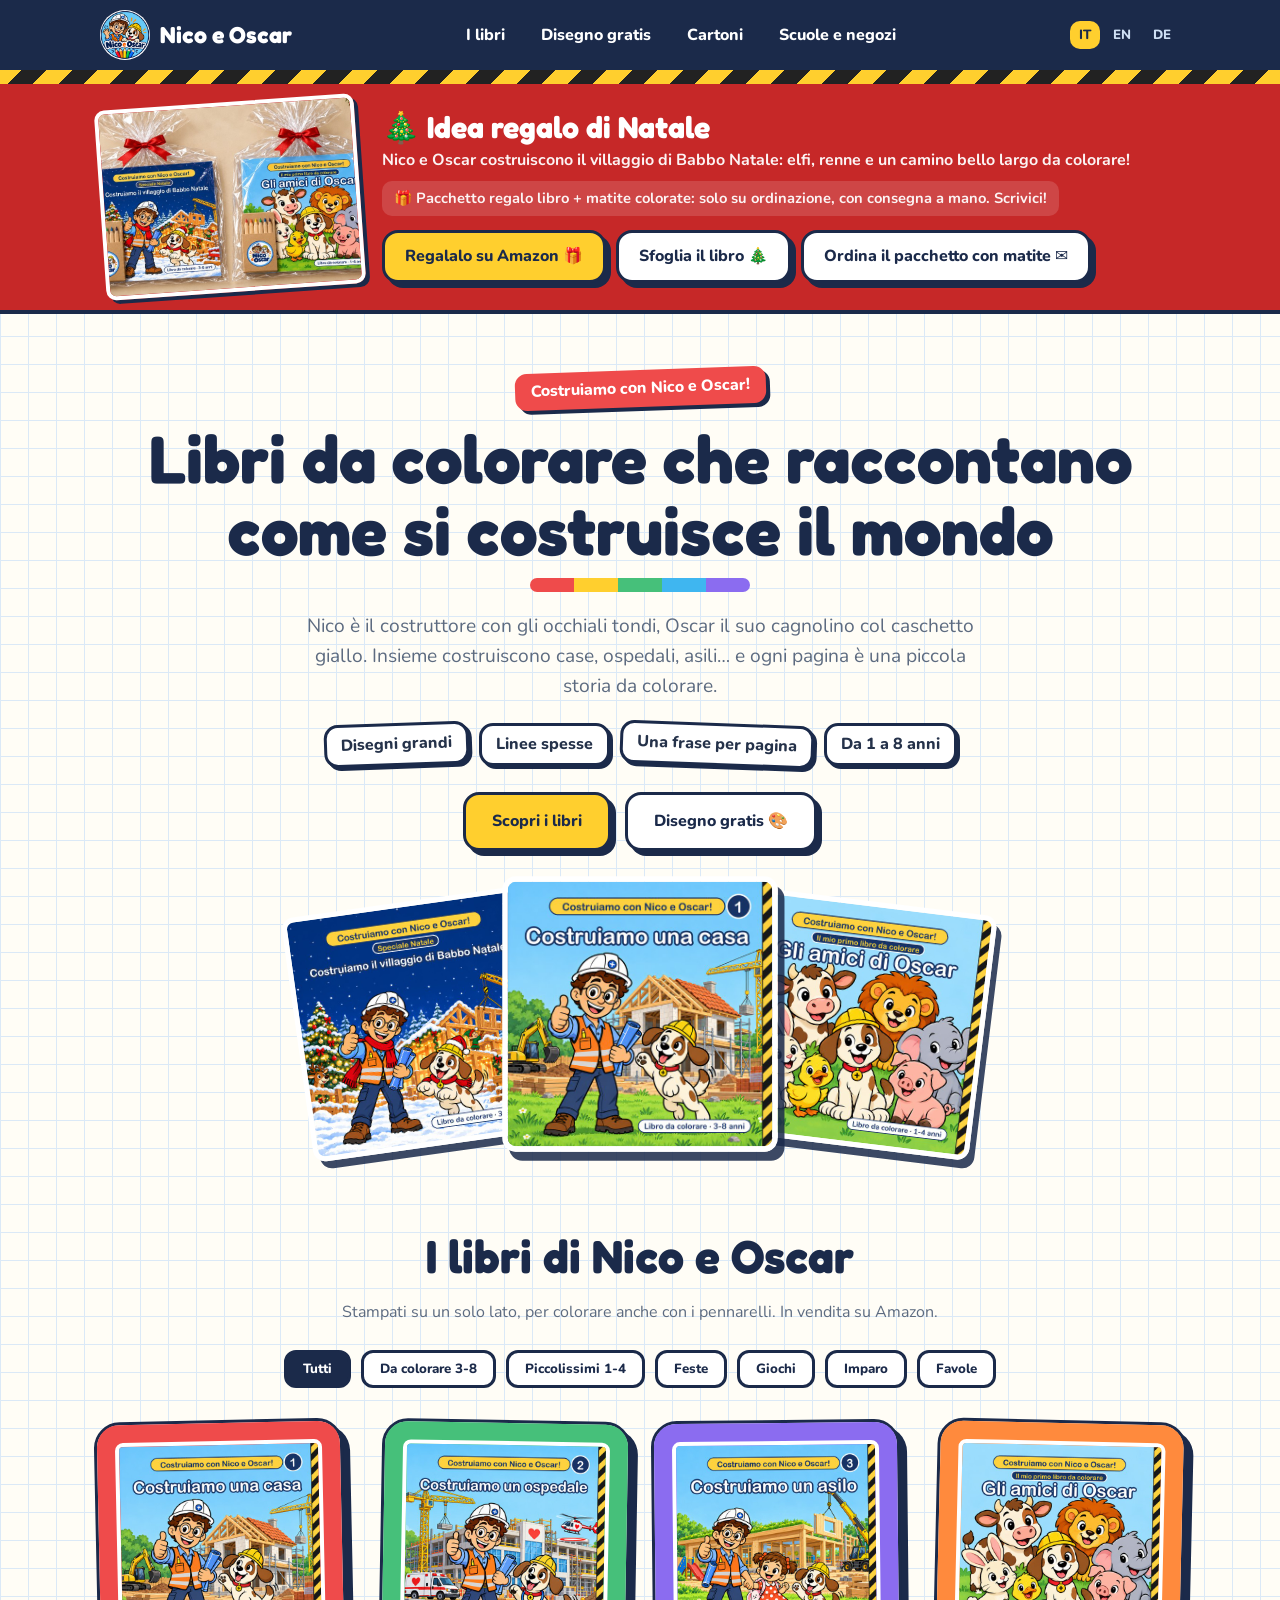
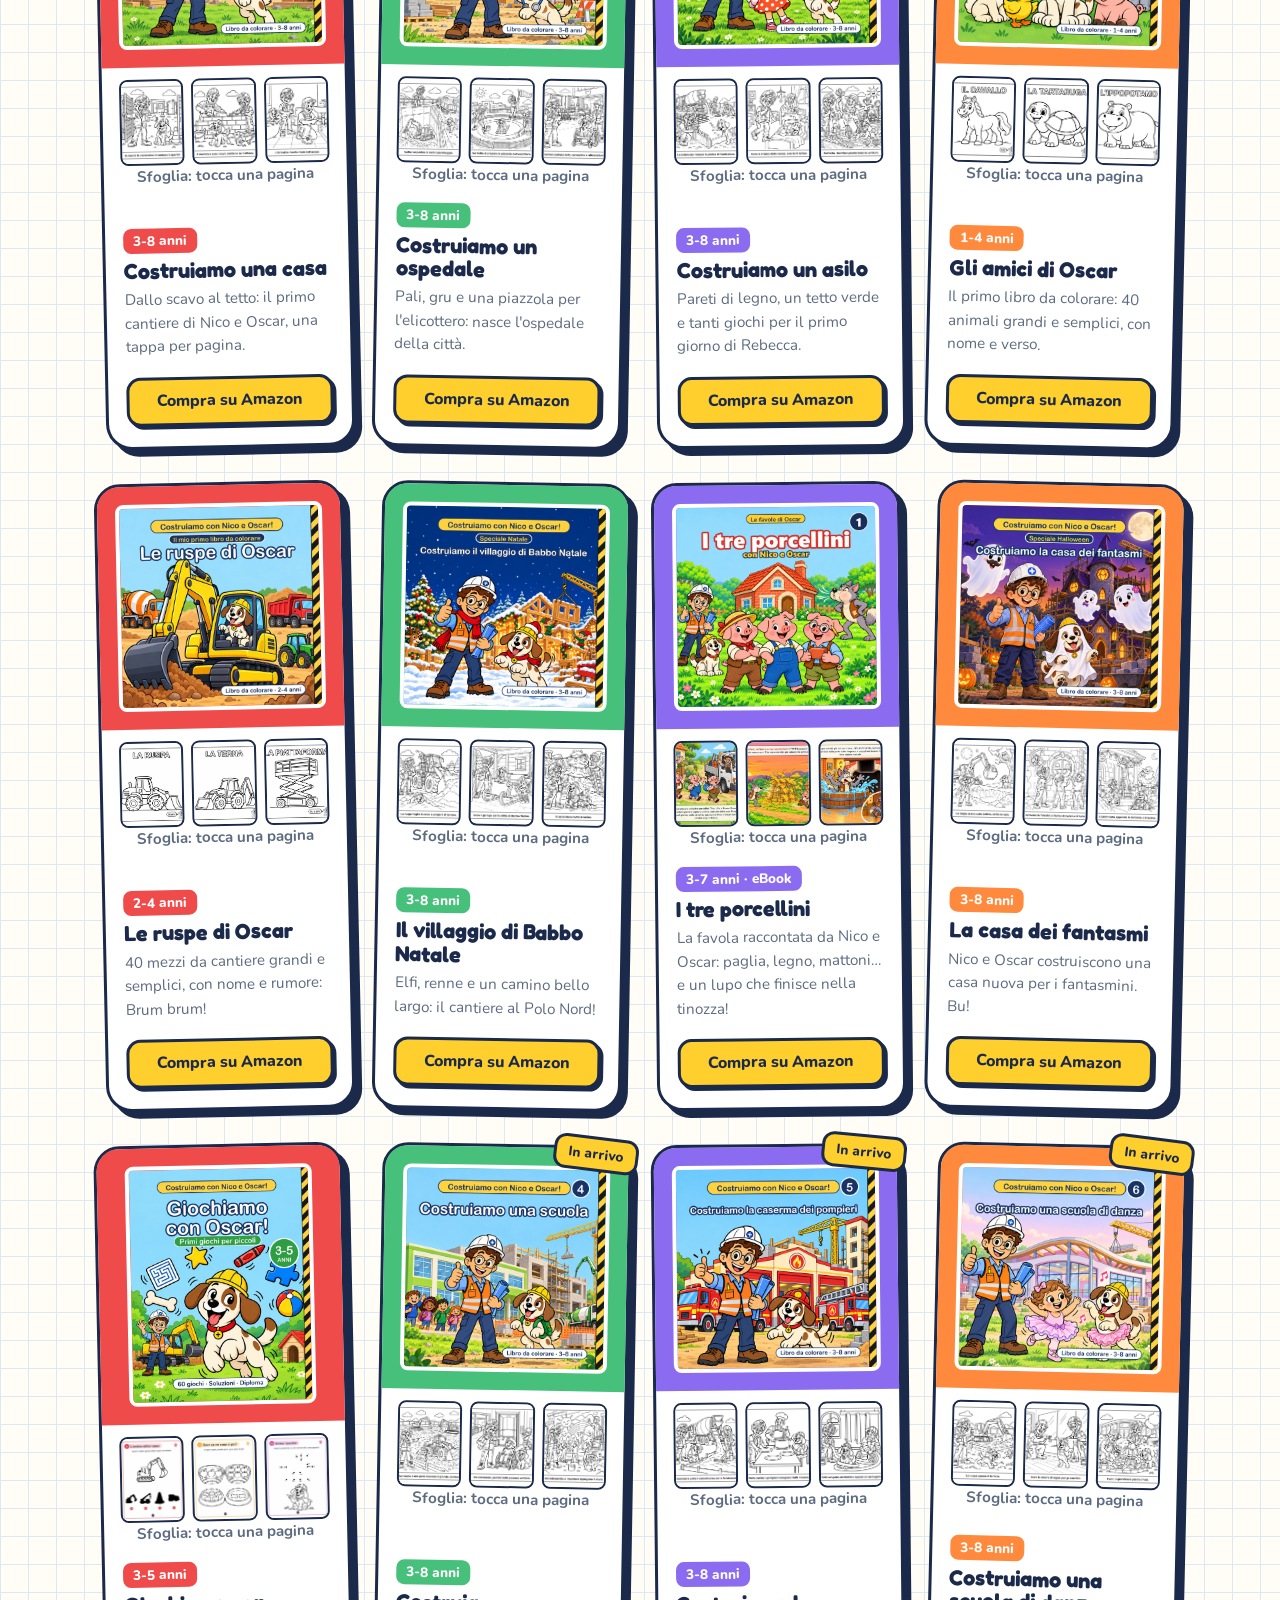
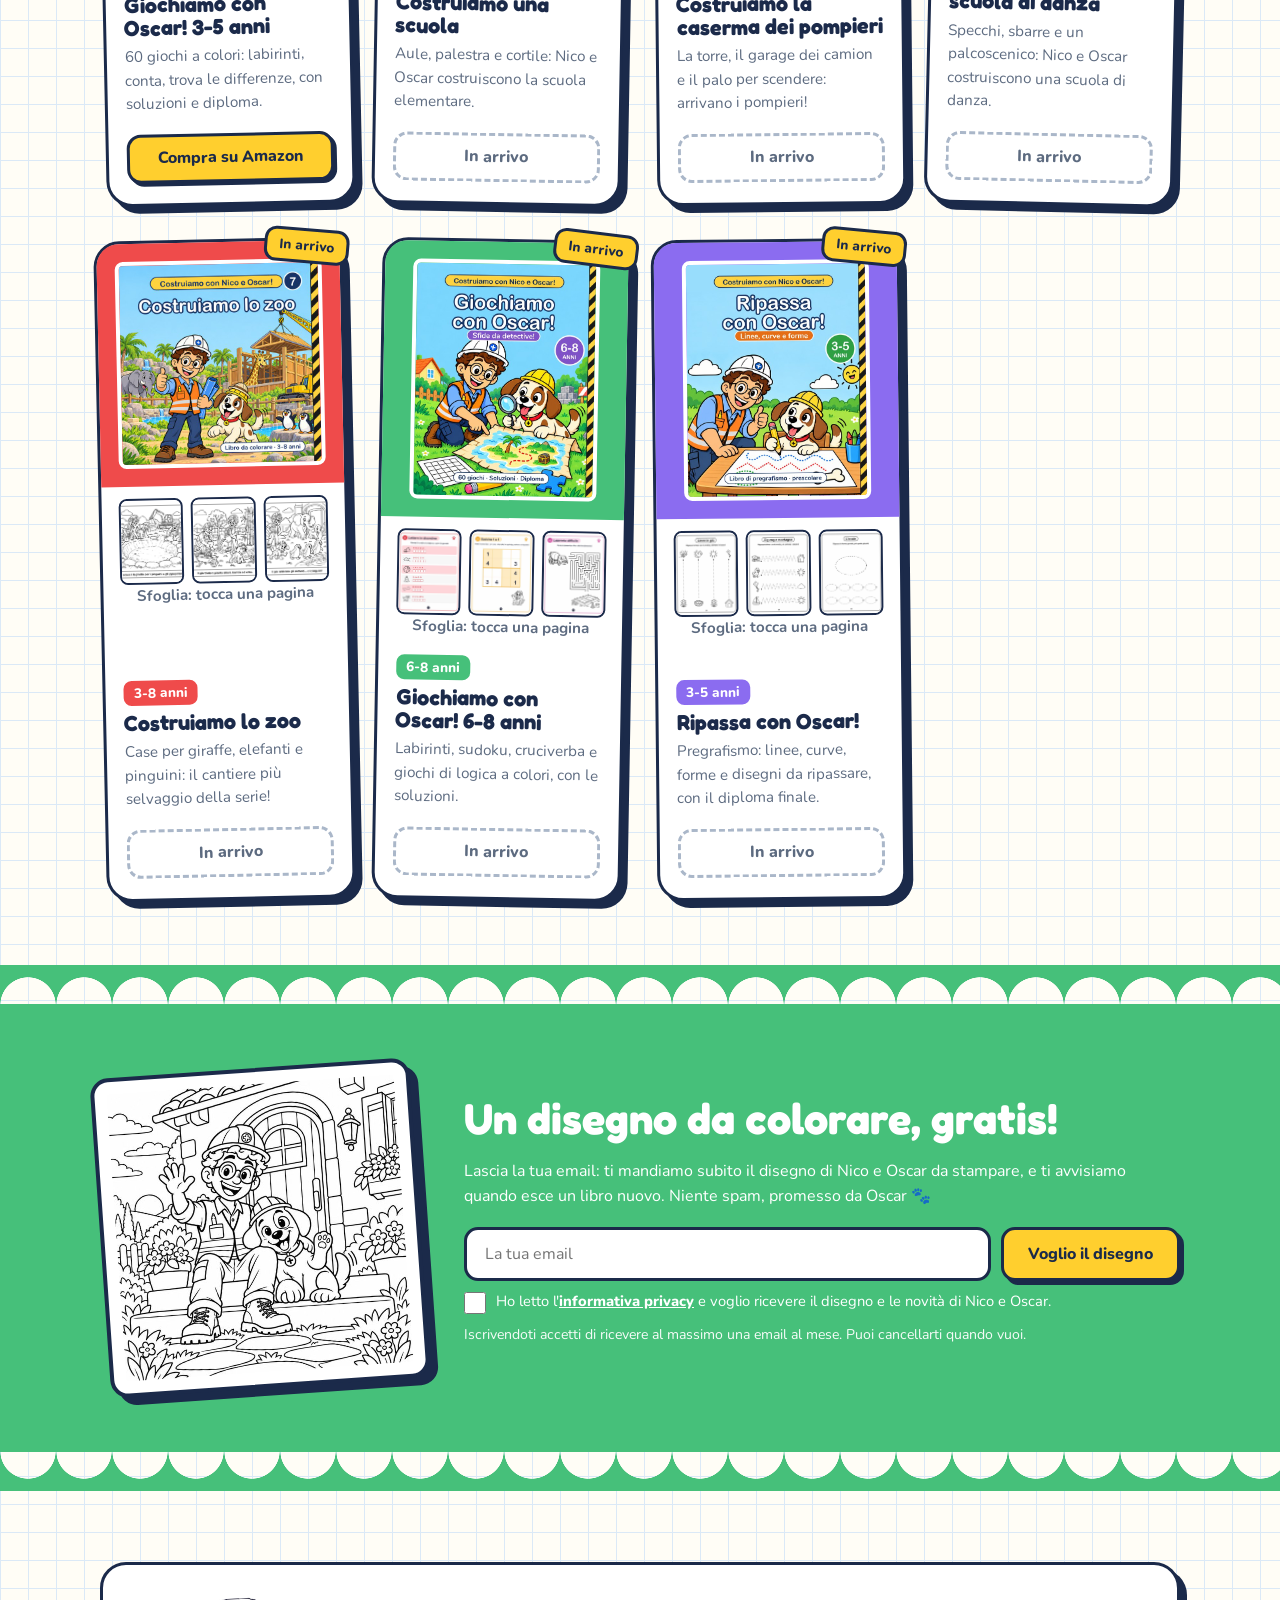
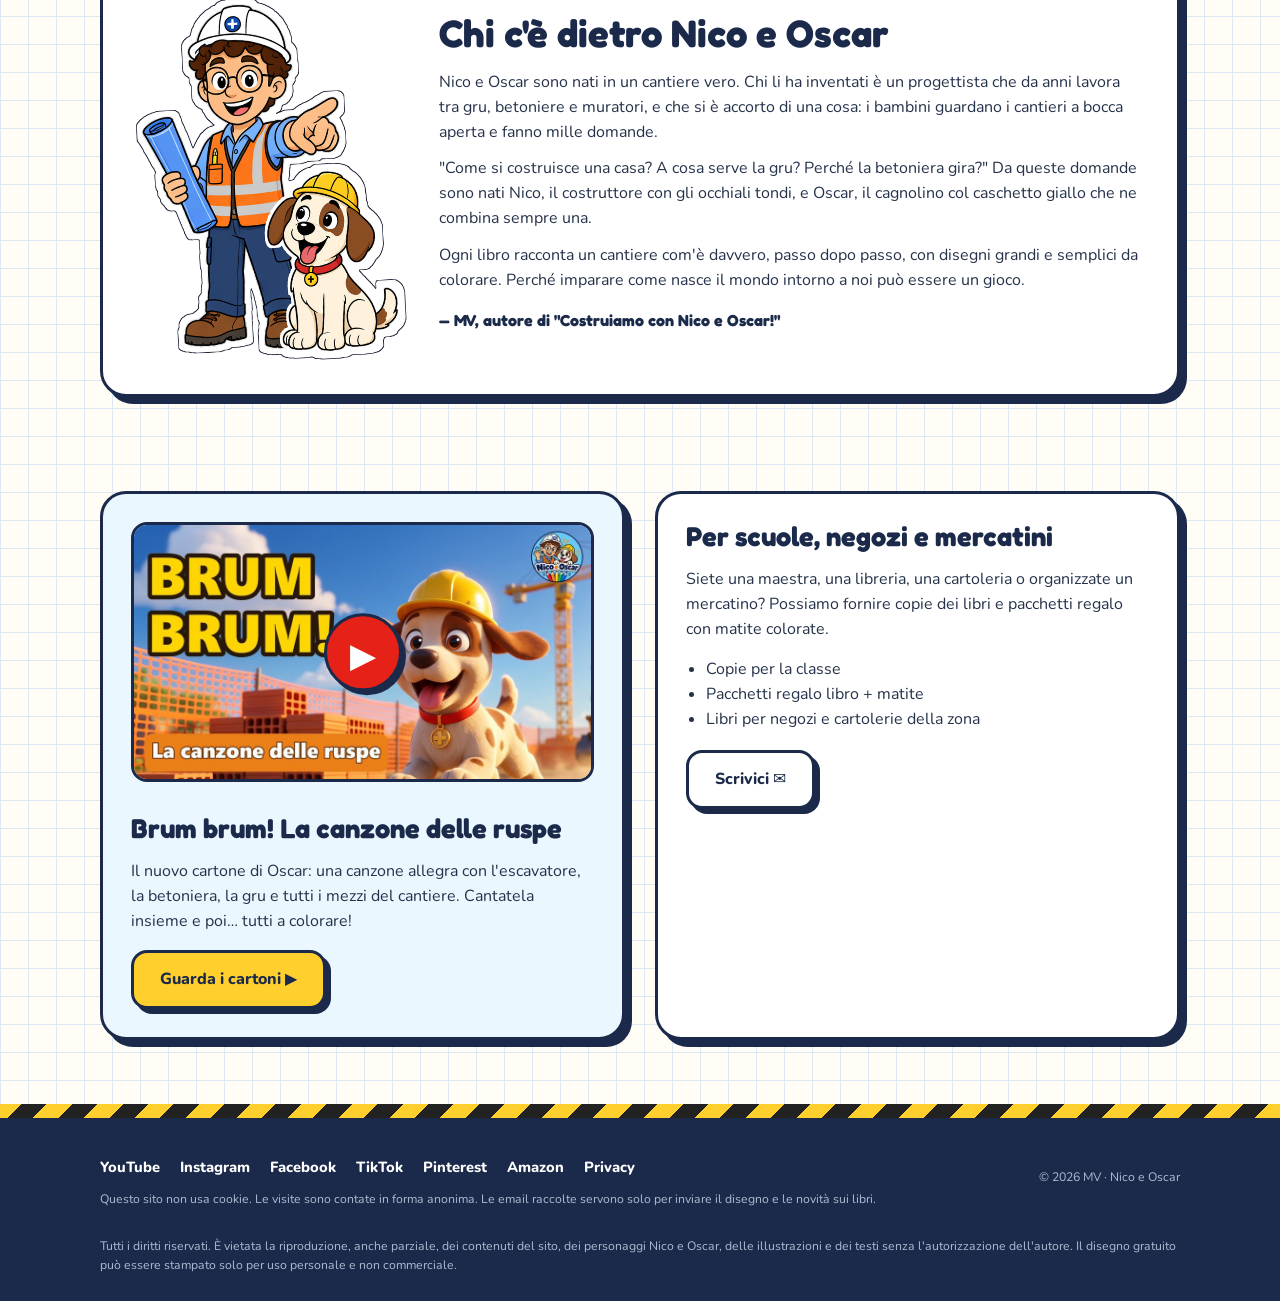
==== index.html @ 03328ad4 "Footer: aggiunti Facebook e TikTok (e Pinterest in home) Co-Authored-By: Claude Opus 5.5 <noreply@an" ====
﻿<!doctype html>
<html lang="it">
<head>
<meta charset="utf-8">
<meta name="viewport" content="width=device-width, initial-scale=1">
<meta name="p:domain_verify" content="8682f9c0935c013a2cf9862ecca38d8b"/>
<title>Nico e Oscar – Libri da colorare per bambini</title>
<meta name="description" content="Costruiamo con Nico e Oscar! Libri da colorare e di giochi per bambini da 1 a 8 anni: case, ospedali, asili, ruspe e cantieri. Disegni grandi, linee spesse, una frase semplice per pagina.">
<link rel="icon" href="img/logo.png">
<meta property="og:title" content="Nico e Oscar – Libri da colorare per bambini">
<meta property="og:description" content="Libri da colorare e di giochi con Nico il costruttore e il cagnolino Oscar.">
<meta property="og:image" content="https://nicoeoscar.it/img/anteprima_social.jpg">
<meta property="og:image:width" content="1200">
<meta property="og:image:height" content="630">
<meta property="og:url" content="https://nicoeoscar.it/">
<meta property="og:type" content="website">
<meta name="twitter:card" content="summary_large_image">
<meta name="google-site-verification" content="Eej5d5VcN4UJoyYr3CnxKL8CyWgYJf2VHMGXF4RYLZY" />
<link rel="canonical" href="https://nicoeoscar.it/">
<link href="fonts/fonts.css" rel="stylesheet">
<style>
  :root{
    --carta:#fffdf6; --riga:#dbe9f7; --navy:#1b2a4a; --rosso:#ef4b4b; --giallo:#ffcf2e; --azzurro:#3fb6f0;
    --verde:#46c07a; --viola:#8b6cf0; --arancio:#ff8a3d; --testo:#25324a; --grigio:#5d6b80; --r:26px;
  }
  *{box-sizing:border-box}
  html{scroll-behavior:smooth}
  body{margin:0;font-family:Nunito,system-ui,sans-serif;color:var(--testo);line-height:1.55;overflow-x:hidden;
    background-color:var(--carta);
    background-image:linear-gradient(var(--riga) 1px,transparent 1px),linear-gradient(90deg,var(--riga) 1px,transparent 1px);
    background-size:28px 28px}
  img{max-width:100%;display:block}
  a{color:inherit}
  .wrap{max-width:1120px;margin:0 auto;padding:0 20px}
  .hero .wrap>*,.gratis .wrap>*,.due>*{min-width:0}
  h1,h2,h3{font-family:"Fredoka","Baloo 2",sans-serif;font-weight:700;line-height:1.08;margin:0 0 .4em;color:var(--navy)}
  .strisce{height:14px;background:repeating-linear-gradient(-45deg,var(--giallo) 0 18px,#222 18px 36px)}
  .gratis + .strisce,.strisce:has(+ .gratis){display:none}

  header{position:sticky;top:0;z-index:20;background:var(--navy)}
  .nav{display:flex;align-items:center;justify-content:space-between;gap:16px;height:70px}
  .marchio{display:flex;align-items:center;gap:10px;text-decoration:none;font-family:"Fredoka";font-weight:700;font-size:1.45rem;color:#fff}
  .marchio img{width:50px;height:50px;background:#fff;border-radius:50%}
  .menu{display:flex;gap:8px}
  .menu a{text-decoration:none;color:#fff;font-weight:800;padding:8px 14px;border-radius:999px}
  .menu a:nth-child(1):hover{background:var(--rosso)} .menu a:nth-child(2):hover{background:var(--verde)}
  .menu a:nth-child(3):hover{background:var(--viola)} .menu a:nth-child(4):hover{background:var(--arancio)}
  .lingue{display:flex;gap:4px}
  .lingue button{border:none;background:transparent;color:#cfe0f5;border-radius:10px;padding:5px 9px;font-weight:800;cursor:pointer;font-family:inherit}
  .lingue button.on{background:var(--giallo);color:var(--navy)}

  .natale{display:none;padding:0;background:#c62828;color:#fff;border-bottom:4px solid var(--navy)}
  .natale.on{display:block}
  .natale .wrap{display:flex;align-items:center;gap:22px;padding:18px 20px;flex-wrap:wrap}
  .natale img{width:260px;border-radius:10px;border:4px solid #fff;transform:rotate(-4deg);box-shadow:4px 4px 0 var(--navy)}
  .natale .txt{flex:1 1 300px}
  .natale h2{color:#fff;font-size:clamp(1.4rem,3vw,1.9rem);margin:0 0 4px}
  .natale p{margin:0;font-weight:700;opacity:.95}
  .natale .nat-nota{margin-top:8px;font-size:.92rem;background:rgba(255,255,255,.15);border-radius:10px;padding:6px 12px;display:inline-block}
  .natale .azioni{margin-top:14px;display:flex;gap:10px;flex-wrap:wrap}
  .natale .btn{padding:11px 20px}
  @media (max-width:620px){ .natale .wrap{justify-content:center;text-align:center} .natale img{width:240px} .natale .azioni{justify-content:center} }
  .hero{padding:56px 0 30px;text-align:center}
  .hero .wrap{display:block}
  .tag{display:inline-block;background:var(--rosso);color:#fff;font-weight:800;border-radius:12px;padding:6px 16px;margin-bottom:16px;transform:rotate(-2deg);box-shadow:4px 4px 0 var(--navy)}
  .hero h1{font-size:clamp(2.4rem,6vw,4.2rem);max-width:15em;margin:0 auto .3em}
  .hero h1::after{content:"";display:block;width:220px;height:14px;margin:10px auto 0;border-radius:999px;
    background:repeating-linear-gradient(90deg,var(--rosso) 0 44px,var(--giallo) 44px 88px,var(--verde) 88px 132px,var(--azzurro) 132px 176px,var(--viola) 176px 220px)}
  .hero p{font-size:1.2rem;color:var(--grigio);max-width:36em;margin:0 auto}
  .punti{display:flex;flex-wrap:wrap;justify-content:center;gap:10px;margin:22px 0 0;padding:0;list-style:none}
  .punti li{background:#fff;border:3px solid var(--navy);border-radius:14px;padding:6px 14px;font-weight:800;box-shadow:3px 3px 0 var(--navy)}
  .punti li:nth-child(1){transform:rotate(-2deg)} .punti li:nth-child(3){transform:rotate(2deg)}
  .bottoni{display:flex;flex-wrap:wrap;justify-content:center;gap:14px;margin-top:26px}
  .btn{display:inline-flex;align-items:center;gap:8px;text-decoration:none;font-weight:800;border-radius:16px;padding:14px 26px;border:3px solid var(--navy);box-shadow:5px 5px 0 var(--navy);transition:transform .12s, box-shadow .12s}
  .btn:hover{transform:translate(2px,2px);box-shadow:3px 3px 0 var(--navy)}
  .btn.giallo{background:var(--giallo);color:var(--navy)}
  .btn.bianco{background:#fff;color:var(--navy)}
  .pila{display:flex;justify-content:center;align-items:flex-end;gap:0;margin:40px auto 0;max-width:820px;height:auto;position:static}
  .pila img{position:static;width:30%;border-radius:12px;border:5px solid #fff;box-shadow:6px 8px 0 rgba(27,42,74,.85);margin:0 -12px}
  .pila img:nth-child(1){transform:rotate(-8deg) translateY(10px)}
  .pila img:nth-child(2){transform:rotate(7deg) translateY(10px);order:3}
  .pila img:nth-child(3){transform:scale(1.12);z-index:2;order:2}

  section{padding:64px 0;position:relative}
  .titolo-sez{text-align:center;margin-bottom:26px}
  .titolo-sez h2{font-size:clamp(2rem,4.5vw,2.9rem)}
  .titolo-sez p{color:var(--grigio);margin:0}
  .filtri{display:flex;flex-wrap:wrap;justify-content:center;gap:10px;margin-bottom:32px}
  .filtri button{border:3px solid var(--navy);background:#fff;border-radius:12px;padding:7px 16px;font-weight:800;cursor:pointer;font-family:inherit;color:var(--navy)}
  .filtri button.on{background:var(--navy);color:#fff}
  .griglia{display:grid;grid-template-columns:repeat(auto-fill,minmax(240px,1fr));gap:34px 28px}
  .libro{background:#fff;border:3px solid var(--navy);border-radius:var(--r);display:flex;flex-direction:column;box-shadow:7px 7px 0 var(--navy);transition:transform .15s}
  .libro:nth-child(4n+1){--c:var(--rosso);transform:rotate(-1.2deg)} .libro:nth-child(4n+2){--c:var(--verde);transform:rotate(1deg)}
  .libro:nth-child(4n+3){--c:var(--viola);transform:rotate(-.6deg)} .libro:nth-child(4n){--c:var(--arancio);transform:rotate(1.3deg)}
  .libro:hover{transform:rotate(0) translateY(-5px)}
  .libro .cop{background:var(--c);padding:18px;border-radius:22px 22px 0 0;position:relative}
  .libro .cop img{margin:0 auto;max-height:240px;border-radius:8px;border:4px solid #fff}
  .badge{position:absolute;top:-12px;right:-10px;background:var(--giallo);color:var(--navy);font-weight:800;font-size:.85rem;border-radius:12px;padding:4px 12px;border:3px solid var(--navy);transform:rotate(6deg)}
  .mini{display:flex;gap:8px;justify-content:center;padding:12px 14px 0}
  .mini button{border:2px solid var(--navy);border-radius:8px;padding:0;background:#fff;cursor:zoom-in;width:30%;aspect-ratio:3/4;overflow:hidden}
  .mini img{width:100%;height:100%;object-fit:cover;display:block}
  .mini-txt{font-size:.78rem;text-align:center;color:var(--grigio);margin:6px 0 0;font-weight:700}
  #zoom{position:fixed;inset:0;background:rgba(27,42,74,.88);display:none;align-items:center;justify-content:center;z-index:50;padding:16px}
  #zoom.on{display:flex}
  #zoom img{max-width:min(92vw,700px);max-height:86vh;border-radius:12px;border:5px solid #fff;background:#fff}
  #zoom .x{position:absolute;top:14px;right:18px;background:var(--giallo);border:3px solid var(--navy);border-radius:50%;width:48px;height:48px;font-size:1.6rem;font-weight:800;cursor:pointer;color:var(--navy)}
  #zoom .nav{position:absolute;top:50%;transform:translateY(-50%);background:#fff;border:3px solid var(--navy);border-radius:50%;width:48px;height:48px;font-size:1.4rem;font-weight:800;cursor:pointer;color:var(--navy)}
  #zoom .prev{left:14px} #zoom .next{right:14px}
  .libro .dati{padding:16px 18px 20px;display:flex;flex-direction:column;gap:6px;flex:1}
  .libro h3{font-size:1.35rem;margin:0}
  .libro h3 a{text-decoration:none} .libro h3 a:hover{text-decoration:underline}
  .eta{align-self:flex-start;font-weight:800;color:#fff;background:var(--c);font-size:.85rem;border-radius:8px;padding:2px 10px}
  .libro p{margin:0;color:var(--grigio);font-size:.95rem;flex:1}
  .compra{margin-top:12px;display:flex;flex-wrap:wrap;gap:8px}
  .compra a{flex:1;text-align:center;text-decoration:none;font-weight:800;background:var(--giallo);border:3px solid var(--navy);border-radius:14px;padding:9px 12px;color:var(--navy);white-space:nowrap;box-shadow:3px 3px 0 var(--navy)}
  .compra span{flex:1;text-align:center;font-weight:800;border:3px dashed #aab7c9;border-radius:14px;padding:9px 12px;color:var(--grigio)}

  .gratis{background:var(--verde);color:#fff;margin:40px 0}
  .gratis::before,.gratis::after{content:"";position:absolute;left:0;right:0;height:40px;background:var(--verde);
    -webkit-mask:radial-gradient(28px at 50% 0,transparent 98%,#000) 0 0/56px 40px repeat-x;mask:radial-gradient(28px at 50% 0,transparent 98%,#000) 0 0/56px 40px repeat-x}
  .gratis::before{top:-39px;transform:scaleY(-1)} .gratis::after{bottom:-39px}
  .gratis .wrap{display:grid;grid-template-columns:320px 1fr;gap:44px;align-items:center}
  .gratis h2{color:#fff;font-size:clamp(1.9rem,4vw,2.7rem)}
  .gratis img{background:#fff;border-radius:18px;padding:12px;transform:rotate(-4deg);border:4px solid var(--navy);box-shadow:8px 8px 0 var(--navy)}
  form.email{display:flex;flex-wrap:wrap;gap:10px;margin-top:18px}
  form.email input{flex:1 1 240px;border:3px solid var(--navy);border-radius:14px;padding:13px 18px;font-size:1rem;font-family:inherit}
  form.email button{border:3px solid var(--navy);background:var(--giallo);color:var(--navy);font-weight:800;border-radius:14px;padding:12px 24px;cursor:pointer;font-family:inherit;font-size:1rem;box-shadow:4px 4px 0 var(--navy)}
  .nota{font-size:.88rem;opacity:.95;margin-top:10px}
  .consenso{flex-basis:100%;display:flex;gap:10px;align-items:flex-start;font-size:.92rem;line-height:1.4}
  form.email .consenso input{flex:none;width:22px;height:22px;margin:1px 0 0;padding:0;border:none;border-radius:4px;accent-color:var(--navy)}
  .consenso a{color:inherit;font-weight:800}
  .errore{display:none;background:#fff;color:#b3261e;border-radius:14px;padding:10px 16px;margin-top:14px;font-weight:700}
  .grazie{display:none;background:var(--navy);border-radius:14px;padding:12px 16px;margin-top:14px;font-weight:700}

  .chi{padding:70px 0 30px}
  .chi .box{display:grid;grid-template-columns:260px 1fr;gap:40px;align-items:center;background:#fff;border:3px solid var(--navy);
    border-radius:var(--r);box-shadow:7px 7px 0 var(--navy);padding:32px 36px}
  .chi img{width:100%;max-width:260px;margin:0 auto;transform:rotate(-3deg)}
  .chi h2{font-size:clamp(1.8rem,4vw,2.4rem)}
  .chi p{margin:0 0 12px;color:var(--testo)}
  .chi .firma{font-family:"Fredoka",sans-serif;font-weight:700;color:var(--navy);margin-top:16px}
  @media (max-width:820px){ .chi .box{grid-template-columns:1fr;padding:24px} .chi img{max-width:200px} }
  .due{display:grid;grid-template-columns:1fr 1fr;gap:30px}
  .card{border-radius:var(--r);padding:28px;border:3px solid var(--navy);background:#fff;box-shadow:7px 7px 0 var(--navy)}
  .card.video{background:#eaf7ff}
  .card.video img{border-radius:16px;margin-bottom:16px;border:3px solid var(--navy)}
  .yt{position:relative;display:block;width:100%;padding:0;border:0;background:none;cursor:pointer;margin-bottom:16px}
  .yt img{display:block;width:100%;aspect-ratio:16/9;object-fit:cover;margin:0}
  .yt .play{position:absolute;left:50%;top:50%;transform:translate(-50%,-60%);width:78px;height:78px;border-radius:50%;background:#e62117;color:#fff;font-size:34px;line-height:78px;text-align:center;border:3px solid var(--navy);box-shadow:4px 4px 0 var(--navy);transition:transform .15s}
  .yt:hover .play{transform:translate(-50%,-60%) scale(1.08)}
  .card.video iframe{display:block;width:100%;aspect-ratio:16/9;border:3px solid var(--navy);border-radius:16px;margin-bottom:16px}
  .card h3{font-size:1.7rem}
  .card ul{padding-left:20px;margin:8px 0 18px}

  footer{background:var(--navy);color:#cfe0f5;padding:38px 0 26px;font-size:.92rem}
  footer .wrap{display:flex;flex-wrap:wrap;justify-content:space-between;gap:16px}
  footer a{color:#fff;text-decoration:none;font-weight:800;margin-right:16px}
  footer small{display:block;margin-top:12px;opacity:.8}

  @media (max-width:820px){
    .menu{display:none}
    .gratis .wrap,.due{grid-template-columns:1fr}
    .gratis img{max-width:260px;margin:0 auto}
    .pila img{width:34%}
  }
</style>
<!-- Statistiche visite senza cookie (GoatCounter, account "nicoeoscar") -->
<script data-goatcounter="https://nicoeoscar.goatcounter.com/count" async src="https://gc.zgo.at/count.js"></script>
</head>
<body>

<header>
  <div class="wrap nav">
    <a class="marchio" href="#"><img src="img/logo.png" alt="Logo Nico e Oscar">Nico e Oscar</a>
    <nav class="menu">
      <a href="#libri" data-t="nav_libri">I libri</a>
      <a href="#gratis" data-t="nav_gratis">Disegno gratis</a>
      <a href="#video" data-t="nav_video">Cartoni</a>
      <a href="#scuole" data-t="nav_scuole">Scuole e negozi</a>
    </nav>
    <div class="lingue" aria-label="Lingua">
      <button data-lg="it" class="on">IT</button><button data-lg="en">EN</button><button data-lg="de">DE</button>
    </div>
  </div>
</header>
<div class="strisce"></div>

<!-- Riquadro di Natale: visibile da solo dal 1/11 al 24/12 (anteprima: nicoeoscar.it/?natale=1) -->
<section class="natale" id="natale">
  <div class="wrap">
    <img src="img/pacchetto_natale.jpg" alt="Pacchetto regalo Nico e Oscar: libro e matite colorate">
    <div class="txt">
      <h2 data-t="nat_tit">🎄 Idea regalo di Natale</h2>
      <p data-t="nat_txt">Nico e Oscar costruiscono il villaggio di Babbo Natale: elfi, renne e un camino bello largo da colorare!</p>
      <p class="nat-nota" data-t="nat_nota">🎁 Pacchetto regalo libro + matite colorate: solo su ordinazione, con consegna a mano. Scrivici!</p>
      <div class="azioni">
      <a class="btn giallo" id="natLink" href="https://www.amazon.it/dp/B0HMNT7DQG" target="_blank" rel="noopener" data-t="nat_btn">Regalalo su Amazon 🎁</a>
      <a class="btn bianco" href="natale/" data-t="nat_sfoglia">Sfoglia il libro 🎄</a>
      <a class="btn bianco" href="mailto:info@nicoeoscar.it?subject=Ordine%20pacchetto%20regalo%20Nico%20e%20Oscar&body=Ciao!%20Vorrei%20ordinare%20il%20pacchetto%20regalo%20(libro%20%2B%20matite).%0A%0ALibro%3A%20%0AQuantit%C3%A0%3A%20%0AZona%3A%20" data-t="nat_pac">Ordina il pacchetto con matite ✉</a>
    </div>
    </div>

  </div>
</section>
<section class="hero">
  <div class="wrap">
    <div>
      <span class="tag" data-t="hero_tag">Costruiamo con Nico e Oscar!</span>
      <h1 data-t="hero_tit">Libri da colorare che raccontano come si costruisce il mondo</h1>
      <p data-t="hero_txt">Nico è il costruttore con gli occhiali tondi, Oscar il suo cagnolino col caschetto giallo. Insieme costruiscono case, ospedali, asili… e ogni pagina è una piccola storia da colorare.</p>
      <ul class="punti">
        <li data-t="p1">Disegni grandi</li><li data-t="p2">Linee spesse</li><li data-t="p3">Una frase per pagina</li><li data-t="p4">Da 1 a 8 anni</li>
      </ul>
      <div class="bottoni">
        <a class="btn giallo" href="#libri" data-t="cta1">Scopri i libri</a>
        <a class="btn bianco" href="#gratis" data-t="cta2">Disegno gratis 🎨</a>
      </div>
    </div>
    <div class="pila" aria-hidden="true">
      <img src="img/natale.jpg" alt=""><img src="img/amici.jpg" alt=""><img src="img/casa.jpg" alt="">
    </div>
  </div>
</section>

<section id="libri">
  <div class="wrap">
    <div class="titolo-sez">
      <h2 data-t="libri_tit">I libri di Nico e Oscar</h2>
      <p data-t="libri_txt">Stampati su un solo lato, per colorare anche con i pennarelli. In vendita su Amazon.</p>
    </div>
    <div class="filtri" id="filtri"></div>
    <div class="griglia" id="griglia"></div>
  </div>
</section>

<div class="strisce"></div>
<section class="gratis" id="gratis">
  <div class="wrap">
    <img src="img/disegno_gratis.jpg" alt="Disegno da colorare di Nico e Oscar">
    <div>
      <h2 data-t="gr_tit">Un disegno da colorare, gratis!</h2>
      <p data-t="gr_txt">Lascia la tua email: ti mandiamo subito il disegno di Nico e Oscar da stampare, e ti avvisiamo quando esce un libro nuovo. Niente spam, promesso da Oscar 🐾</p>
      <!-- Modulo collegato a MailerLite (account 2713111, modulo "Sito nicoeoscar", gruppo "Disegno gratis Nico e Oscar", double opt-in) -->
      <form class="email" id="formEmail" novalidate>
        <input type="email" name="fields[email]" required placeholder="La tua email" data-tp="gr_ph" autocomplete="email">
        <button type="submit" data-t="gr_btn">Voglio il disegno</button>
        <label class="consenso"><input type="checkbox" id="consenso" required>
          <span data-t="gr_cons">Ho letto l'<a href="privacy.html" target="_blank">informativa privacy</a> e voglio ricevere il disegno e le novità di Nico e Oscar.</span></label>
      </form>
      <div class="errore" id="errore"></div>
      <div class="grazie" id="grazie" data-t="gr_ok">Grazie! Il disegno si sta scaricando. Ti abbiamo mandato anche una email con il link, per riscaricarlo quando vuoi.</div>
      <p class="nota" data-t="gr_nota">Iscrivendoti accetti di ricevere al massimo una email al mese. Puoi cancellarti quando vuoi.</p>
    </div>
  </div>
</section>
<div class="strisce"></div>

<section class="chi" id="chi">
  <div class="wrap">
    <div class="box">
      <img src="img/nico_oscar.png" alt="Nico e il cagnolino Oscar" loading="lazy">
      <div>
        <h2 data-t="chi_tit">Chi c'è dietro Nico e Oscar</h2>
        <p data-t="chi_p1">Nico e Oscar sono nati in un cantiere vero. Chi li ha inventati è un progettista che da anni lavora tra gru, betoniere e muratori, e che si è accorto di una cosa: i bambini guardano i cantieri a bocca aperta e fanno mille domande.</p>
        <p data-t="chi_p2">"Come si costruisce una casa? A cosa serve la gru? Perché la betoniera gira?" Da queste domande sono nati Nico, il costruttore con gli occhiali tondi, e Oscar, il cagnolino col caschetto giallo che ne combina sempre una.</p>
        <p data-t="chi_p3">Ogni libro racconta un cantiere com'è davvero, passo dopo passo, con disegni grandi e semplici da colorare. Perché imparare come nasce il mondo intorno a noi può essere un gioco.</p>
        <p class="firma" data-t="chi_firma">— MV, autore di "Costruiamo con Nico e Oscar!"</p>
      </div>
    </div>
  </div>
</section>

<section id="video">
  <div class="wrap due">
    <div class="card video">
      <button class="yt" id="ytRuspe" data-id="6pFHzmNxKpI" aria-label="Guarda Brum brum! La canzone delle ruspe di Oscar">
        <img src="img/video_ruspe.jpg" alt="Brum brum! La canzone delle ruspe di Oscar" loading="lazy"><span class="play">▶</span>
      </button>
      <h3 data-t="v_tit">Brum brum! La canzone delle ruspe</h3>
      <p data-t="v_txt">Il nuovo cartone di Oscar: una canzone allegra con l'escavatore, la betoniera, la gru e tutti i mezzi del cantiere. Cantatela insieme e poi… tutti a colorare!</p>
      <a class="btn giallo" href="https://www.youtube.com/@NicoeOscar" target="_blank" rel="noopener" data-t="v_btn">Guarda i cartoni ▶</a>
    </div>
    <div class="card" id="scuole">
      <h3 data-t="s_tit">Per scuole, negozi e mercatini</h3>
      <p data-t="s_txt">Siete una maestra, una libreria, una cartoleria o organizzate un mercatino? Possiamo fornire copie dei libri e pacchetti regalo con matite colorate.</p>
      <ul>
        <li data-t="s1">Copie per la classe</li>
        <li data-t="s2">Pacchetti regalo libro + matite</li>
        <li data-t="s3">Libri per negozi e cartolerie della zona</li>
      </ul>
      <!-- DA DECIDERE: indirizzo email del sito (es. info@nicoeoscar.it, da attivare col dominio) -->
      <a class="btn bianco" href="mailto:info@nicoeoscar.it?subject=Libri%20Nico%20e%20Oscar" data-t="s_btn">Scrivici ✉</a>
    </div>
  </div>
</section>

<div class="strisce"></div>
<footer>
  <div class="wrap">
    <div>
      <a href="https://www.youtube.com/@NicoeOscar" target="_blank" rel="noopener">YouTube</a>
      <a href="https://www.instagram.com/nicoeoscar" target="_blank" rel="noopener">Instagram</a>
      <a href="https://www.facebook.com/nicoeoscar" target="_blank" rel="noopener">Facebook</a>
      <a href="https://www.tiktok.com/@nicoeoscar" target="_blank" rel="noopener">TikTok</a>
      <a href="https://it.pinterest.com/nicoeoscar/" target="_blank" rel="noopener">Pinterest</a>
      <a href="https://www.amazon.com/author/nicoeoscar" target="_blank" rel="noopener">Amazon</a>
      <a href="privacy.html">Privacy</a>
      <small data-t="f_priv">Questo sito non usa cookie. Le visite sono contate in forma anonima. Le email raccolte servono solo per inviare il disegno e le novità sui libri.</small>
    </div>
    <div><small>© 2026 MV · Nico e Oscar</small></div>
    <div style="flex-basis:100%"><small data-t="f_diritti">Tutti i diritti riservati. È vietata la riproduzione, anche parziale, dei contenuti del sito, dei personaggi Nico e Oscar, delle illustrazioni e dei testi senza l'autorizzazione dell'autore. Il disegno gratuito può essere stampato solo per uso personale e non commerciale.</small></div>
  </div>
</footer>

<div id="zoom" role="dialog" aria-modal="true"><button class="x" aria-label="Chiudi">×</button><button class="nav prev" aria-label="Precedente">‹</button><img alt=""><button class="nav next" aria-label="Successiva">›</button></div>

<script>
/* Libri: per aggiungerne uno basta una riga qui. stato: "online" oppure "presto". */
const LIBRI = [
  {id:"casa", img:"img/casa.jpg", cat:"colora", stato:"online",
   tit:{it:"Costruiamo una casa", en:"Let's Build a House", de:"Wir bauen ein Haus"},
   eta:{it:"3-8 anni", en:"Ages 3-8", de:"3-8 Jahre"},
   txt:{it:"Dallo scavo al tetto: il primo cantiere di Nico e Oscar, una tappa per pagina.", en:"From digging to the roof: Nico and Oscar's first building site, one step per page.", de:"Von der Baugrube bis zum Dach: die erste Baustelle von Nico und Oscar."},
   link:{it:"https://www.amazon.it/dp/B0HLLR336K", en:"https://www.amazon.com/dp/B0HLMBDMR2"}},
  {id:"ospedale", img:"img/ospedale.jpg", cat:"colora", stato:"online",
   tit:{it:"Costruiamo un ospedale", en:"Let's Build a Hospital", de:"Wir bauen ein Krankenhaus"},
   eta:{it:"3-8 anni", en:"Ages 3-8", de:"3-8 Jahre"},
   txt:{it:"Pali, gru e una piazzola per l'elicottero: nasce l'ospedale della città.", en:"Piles, cranes and a helipad: the city hospital comes to life.", de:"Pfähle, Kräne und ein Hubschrauberlandeplatz: das Krankenhaus entsteht."},
   link:{it:"https://www.amazon.it/dp/B0HP8DP9Y1"}},
  {id:"asilo", img:"img/asilo.jpg", cat:"colora", stato:"online",
   tit:{it:"Costruiamo un asilo", en:"Let's Build a Kindergarten", de:"Wir bauen einen Kindergarten"},
   eta:{it:"3-8 anni", en:"Ages 3-8", de:"3-8 Jahre"},
   txt:{it:"Pareti di legno, un tetto verde e tanti giochi per il primo giorno di Rebecca.", en:"Wooden walls, a green roof and lots of toys for Rebecca's first day.", de:"Holzwände, ein grünes Dach und viele Spiele für Rebeccas ersten Tag."},
   link:{it:"https://www.amazon.it/dp/B0HPK784V2"}},
  {id:"amici", pagina:"amici/", img:"img/amici.jpg", cat:"piccoli", stato:"online",
   tit:{it:"Gli amici di Oscar", en:"Oscar's Animal Friends", de:"Oscars Tierfreunde"},
   eta:{it:"1-4 anni", en:"Ages 1-4", de:"1-4 Jahre"},
   txt:{it:"Il primo libro da colorare: 40 animali grandi e semplici, con nome e verso.", en:"A first coloring book: 40 big, simple animals with their names and sounds.", de:"Das erste Malbuch: 40 große, einfache Tiere mit Namen und Tierlaut."},
   link:{it:"https://www.amazon.it/dp/B0HMNP6GB5"}},
  {id:"ruspe", pagina:"ruspe/", img:"img/ruspe.jpg", cat:"piccoli", stato:"online",
   tit:{it:"Le ruspe di Oscar", en:"Oscar's Diggers", de:"Oscars Bagger"},
   eta:{it:"2-4 anni", en:"Ages 2-4", de:"2-4 Jahre"},
   txt:{it:"40 mezzi da cantiere grandi e semplici, con nome e rumore: Brum brum!", en:"40 big, simple construction vehicles with their names and sounds: Vroom!", de:"40 große, einfache Baufahrzeuge mit Namen und Geräusch: Brumm!"},
   link:{it:"https://www.amazon.it/dp/B0HNH5T5PX"}},
  {id:"natale", pagina:"natale/", img:"img/natale.jpg", cat:"speciali", stato:"online",
   tit:{it:"Il villaggio di Babbo Natale", en:"Santa's Village", de:"Das Weihnachtsdorf"},
   eta:{it:"3-8 anni", en:"Ages 3-8", de:"3-8 Jahre"},
   txt:{it:"Elfi, renne e un camino bello largo: il cantiere al Polo Nord!", en:"Elves, reindeer and a nice wide chimney: building at the North Pole!", de:"Wichtel, Rentiere und ein breiter Kamin: die Baustelle am Nordpol!"},
   link:{it:"https://www.amazon.it/dp/B0HMNT7DQG", en:"https://www.amazon.com/dp/B0HNGDVCFK", de:"https://www.amazon.de/dp/B0HPZJ7W3C"}},
  {id:"porcellini", img:"img/porcellini.jpg", cat:"favole", stato:"online",
   tit:{it:"I tre porcellini", en:"The Three Little Pigs", de:"Die drei kleinen Schweinchen"},
   eta:{it:"3-7 anni · eBook", en:"Ages 3-7 · eBook (Italian)", de:"3-7 Jahre · eBook (Italienisch)"},
   txt:{it:"La favola raccontata da Nico e Oscar: paglia, legno, mattoni… e un lupo che finisce nella tinozza!", en:"The fairy tale told by Nico and Oscar: straw, wood, bricks… and a wolf in a tub of cold water!", de:"Das Märchen, erzählt von Nico und Oscar: Stroh, Holz, Ziegel… und ein Wolf im kalten Wasserbottich!"},
   link:{it:"https://www.amazon.it/dp/B0HNRH4YFY"}},
  {id:"halloween", img:"img/halloween.jpg", cat:"speciali", stato:"online",
   tit:{it:"La casa dei fantasmi", en:"The Haunted House", de:"Das Geisterhaus"},
   eta:{it:"3-8 anni", en:"Ages 3-8", de:"3-8 Jahre"},
   txt:{it:"Nico e Oscar costruiscono una casa nuova per i fantasmini. Bu!", en:"Nico and Oscar build a brand-new home for the little ghosts. Boo!", de:"Nico und Oscar bauen den kleinen Geistern ein neues Haus. Buh!"},
   link:{it:"https://www.amazon.it/dp/B0HLX31YWK"}},
  {id:"giochi35", img:"img/giochi35.jpg", cat:"giochi", stato:"online",
   tit:{it:"Giochiamo con Oscar! 3-5 anni", en:"Let's Play with Oscar! Ages 3-5", de:"Spielen mit Oscar! 3-5 Jahre"},
   eta:{it:"3-5 anni", en:"Ages 3-5", de:"3-5 Jahre"},
   txt:{it:"60 giochi a colori: labirinti, conta, trova le differenze, con soluzioni e diploma.", en:"60 color activities: mazes, counting, spot the difference, with answers and a diploma.", de:"60 bunte Spiele: Labyrinthe, Zählen, Fehlersuche, mit Lösungen und Urkunde."}, link:{it:"https://www.amazon.it/dp/B0HPZSWYFB"}},

  {id:"scuola", img:"img/scuola.jpg", cat:"colora", stato:"presto",
   tit:{it:"Costruiamo una scuola", en:"Let's Build a School", de:"Wir bauen eine Schule"},
   eta:{it:"3-8 anni", en:"Ages 3-8", de:"3-8 Jahre"},
   txt:{it:"Aule, palestra e cortile: Nico e Oscar costruiscono la scuola elementare.", en:"Classrooms, a gym and a playground: Nico and Oscar build the primary school.", de:"Klassenzimmer, Turnhalle und Schulhof: Nico und Oscar bauen die Grundschule."}, link:{}},
  {id:"pompieri", img:"img/pompieri.jpg", cat:"colora", stato:"presto",
   tit:{it:"Costruiamo la caserma dei pompieri", en:"Let's Build a Fire Station", de:"Wir bauen eine Feuerwache"},
   eta:{it:"3-8 anni", en:"Ages 3-8", de:"3-8 Jahre"},
   txt:{it:"La torre, il garage dei camion e il palo per scendere: arrivano i pompieri!", en:"The tower, the fire truck garage and the pole: here come the firefighters!", de:"Turm, Garage für die Löschfahrzeuge und die Rutschstange: Die Feuerwehr kommt!"}, link:{}},
  {id:"danza", img:"img/danza.jpg", cat:"colora", stato:"presto",
   tit:{it:"Costruiamo una scuola di danza", en:"Let's Build a Dance School", de:"Wir bauen eine Tanzschule"},
   eta:{it:"3-8 anni", en:"Ages 3-8", de:"3-8 Jahre"},
   txt:{it:"Specchi, sbarre e un palcoscenico: Nico e Oscar costruiscono una scuola di danza.", en:"Mirrors, barres and a stage: Nico and Oscar build a dance school.", de:"Spiegel, Ballettstangen und eine Bühne: Nico und Oscar bauen eine Tanzschule."}, link:{}},
  {id:"zoo", img:"img/zoo.jpg", cat:"colora", stato:"presto",
   tit:{it:"Costruiamo lo zoo", en:"Let's Build a Zoo", de:"Wir bauen einen Zoo"},
   eta:{it:"3-8 anni", en:"Ages 3-8", de:"3-8 Jahre"},
   txt:{it:"Case per giraffe, elefanti e pinguini: il cantiere più selvaggio della serie!", en:"Homes for giraffes, elephants and penguins: the wildest building site yet!", de:"Häuser für Giraffen, Elefanten und Pinguine: die wildeste Baustelle der Reihe!"}, link:{}},
  {id:"giochi68", img:"img/giochi68.jpg", cat:"giochi", stato:"presto",
   tit:{it:"Giochiamo con Oscar! 6-8 anni", en:"Let's Play with Oscar! Ages 6-8", de:"Spielen mit Oscar! 6-8 Jahre"},
   eta:{it:"6-8 anni", en:"Ages 6-8", de:"6-8 Jahre"},
   txt:{it:"Labirinti, sudoku, cruciverba e giochi di logica a colori, con le soluzioni.", en:"Mazes, sudoku, crosswords and logic games in color, with answers.", de:"Labyrinthe, Sudoku, Kreuzworträtsel und Logikspiele in Farbe, mit Lösungen."}, link:{}},
  {id:"ripassa", img:"img/ripassa.jpg", cat:"impara", stato:"presto",
   tit:{it:"Ripassa con Oscar!", en:"Trace with Oscar!", de:"Nachspuren mit Oscar!"},
   eta:{it:"3-5 anni", en:"Ages 3-5", de:"3-5 Jahre"},
   txt:{it:"Pregrafismo: linee, curve, forme e disegni da ripassare, con il diploma finale.", en:"Pre-writing practice: lines, curves, shapes and pictures to trace, with a diploma.", de:"Schwungübungen: Linien, Kurven, Formen und Bilder zum Nachspuren, mit Urkunde."}, link:{}},
];
const CAT = {tutti:{it:"Tutti",en:"All",de:"Alle"}, colora:{it:"Da colorare 3-8",en:"Coloring 3-8",de:"Malbücher 3-8"},
  piccoli:{it:"Piccolissimi 1-4",en:"Toddlers 1-4",de:"Kleinkinder 1-4"}, speciali:{it:"Feste",en:"Holidays",de:"Feste"}, giochi:{it:"Giochi",en:"Activities",de:"Spiele"}, impara:{it:"Imparo",en:"Learning",de:"Lernen"}, favole:{it:"Favole",en:"Fairy tales",de:"Märchen"}};
const T = {
  en:{nav_libri:"Books",nav_gratis:"Free page",nav_video:"Cartoons",nav_scuole:"Schools & shops",hero_tag:"Let's Build with Nico & Oscar!",
    hero_tit:"Coloring books that show how the world is built",hero_txt:"Nico is the builder with round glasses, Oscar his puppy in a yellow hard hat. Together they build houses, hospitals, kindergartens… and every page is a little story to color.",
    p1:"Big pictures",p2:"Thick lines",p3:"One sentence per page",p4:"Ages 1 to 8",cta1:"See the books",cta2:"Free coloring page 🎨",
    libri_tit:"Nico & Oscar's books",libri_txt:"Printed on one side only, so markers won't bleed through. Available on Amazon.",
    gr_tit:"A free coloring page!",gr_txt:"Leave your email: we'll send you a Nico & Oscar page to print right away and let you know when a new book comes out. No spam, Oscar promises 🐾",
    gr_ph:"Your email",gr_btn:"Send me the page",gr_ok:"Thank you! Your download has started. Have fun!",gr_nota:"At most one email a month. Unsubscribe anytime.",
    v_tit:"Vroom vroom! Oscar's digger song",v_txt:"Oscar's new cartoon: a happy song with the excavator, the cement mixer, the crane and all the construction vehicles (sung in Italian). Sing along, then… let's color!",v_btn:"Watch the cartoons ▶",
    s_tit:"For schools, shops and markets",s_txt:"Are you a teacher, a bookshop or a stationery shop, or do you run a market stall? We can supply books and gift packs with colored pencils.",
    s1:"Copies for the classroom",s2:"Gift packs: book + pencils",s3:"Books for local shops",s_btn:"Write to us ✉",f_priv:"This site uses no tracking cookies. Emails are used only to send the free page and book news.",
    gr_cons:"I have read the <a href=\"privacy.html\" target=\"_blank\">privacy policy</a> and want to receive the free page and Nico & Oscar news.",
    gr_ok:"Thank you! Your page is downloading. We also sent you an email with the link, so you can download it again anytime.",
    err_mail:"Please enter a valid email address.",err_cons:"Please tick the privacy box.",
    chi_tit:"Who is behind Nico & Oscar",chi_p1:"Nico and Oscar were born on a real building site. Their creator is a building designer who has spent years among cranes, cement mixers and bricklayers, and noticed one thing: children stare at building sites in amazement and ask a thousand questions.",chi_p2:"\"How do you build a house? What is a crane for? Why does the cement mixer spin?\" Those questions gave birth to Nico, the builder with round glasses, and Oscar, the puppy in a yellow hard hat who is always up to something.",chi_p3:"Every book tells the story of a real building site, step by step, with big and simple pictures to color. Because learning how the world around us is built can be a game.",chi_firma:"— MV, author of \"Let's Build with Nico & Oscar!\"",nat_tit:"🎄 A Christmas gift idea",nat_txt:"Nico and Oscar build Santa's village: elves, reindeer and a nice wide chimney to color!",nat_btn:"Gift it on Amazon 🎁",nat_sfoglia:"Look inside 🎄",nat_pac:"Order the gift pack ✉",nat_nota:"🎁 Gift pack book + colored pencils: on request only, hand delivered locally. Write to us!",buy:"Buy on Amazon",soon:"Coming soon",nolg:"Coming soon in English",dentro:"Look inside: tap a page",
    f_diritti:"All rights reserved. No part of this website, including the characters Nico and Oscar, illustrations and texts, may be reproduced without the author's permission. The free coloring page may be printed for personal, non-commercial use only."},
  de:{nav_libri:"Bücher",nav_gratis:"Gratis-Bild",nav_video:"Zeichentrick",nav_scuole:"Schulen & Läden",hero_tag:"Wir bauen mit Nico & Oscar!",
    hero_tit:"Malbücher, die zeigen, wie die Welt gebaut wird",hero_txt:"Nico ist der Bauarbeiter mit der runden Brille, Oscar sein Hund mit dem gelben Helm. Zusammen bauen sie Häuser, Krankenhäuser, Kindergärten… und jede Seite ist eine kleine Geschichte zum Ausmalen.",
    p1:"Große Bilder",p2:"Dicke Linien",p3:"Ein Satz pro Seite",p4:"Von 1 bis 8 Jahren",cta1:"Zu den Büchern",cta2:"Gratis-Malbild 🎨",
    libri_tit:"Die Bücher von Nico & Oscar",libri_txt:"Einseitig bedruckt – auch Filzstifte drücken nicht durch. Erhältlich bei Amazon.",
    gr_tit:"Ein Malbild gratis!",gr_txt:"Hinterlasse deine E-Mail: Du bekommst sofort ein Bild von Nico & Oscar zum Ausdrucken und erfährst, wenn ein neues Buch erscheint. Kein Spam, versprochen 🐾",
    gr_ph:"Deine E-Mail",gr_btn:"Bild herunterladen",gr_ok:"Danke! Der Download hat begonnen. Viel Spaß!",gr_nota:"Höchstens eine E-Mail im Monat. Abmeldung jederzeit möglich.",
    v_tit:"Brumm brumm! Oscars Baggerlied",v_txt:"Oscars neuer Zeichentrick: ein fröhliches Lied mit Bagger, Betonmischer, Kran und allen Baustellenfahrzeugen (auf Italienisch gesungen). Mitsingen und dann… ausmalen!",v_btn:"Zeichentrick ansehen ▶",
    s_tit:"Für Schulen, Läden und Märkte",s_txt:"Sie sind Lehrerin, Buchhandlung oder Schreibwarenladen oder haben einen Marktstand? Wir liefern Bücher und Geschenksets mit Buntstiften.",
    s1:"Bücher für die Klasse",s2:"Geschenksets Buch + Stifte",s3:"Bücher für Läden vor Ort",s_btn:"Schreiben Sie uns ✉",f_priv:"Diese Seite verwendet keine Tracking-Cookies. E-Mails dienen nur dem Gratis-Bild und Buch-Neuigkeiten.",
    gr_cons:"Ich habe die <a href=\"privacy.html\" target=\"_blank\">Datenschutzerklärung</a> gelesen und möchte das Malbild und Neuigkeiten von Nico & Oscar erhalten.",
    gr_ok:"Danke! Dein Bild wird heruntergeladen. Wir haben dir auch eine E-Mail mit dem Link geschickt.",
    err_mail:"Bitte gib eine gültige E-Mail-Adresse ein.",err_cons:"Bitte bestätige den Datenschutz-Hinweis.",
    chi_tit:"Wer hinter Nico & Oscar steckt",chi_p1:"Nico und Oscar sind auf einer echten Baustelle entstanden. Ihr Erfinder ist Bauplaner und arbeitet seit Jahren zwischen Kränen, Betonmischern und Maurern. Dabei ist ihm etwas aufgefallen: Kinder bestaunen Baustellen mit offenem Mund und stellen tausend Fragen.",chi_p2:"\"Wie baut man ein Haus? Wozu ist der Kran da? Warum dreht sich der Betonmischer?\" Aus diesen Fragen sind Nico, der Bauarbeiter mit der runden Brille, und Oscar, der Hund mit dem gelben Helm, entstanden.",chi_p3:"Jedes Buch erzählt eine echte Baustelle, Schritt für Schritt, mit großen und einfachen Bildern zum Ausmalen. Denn zu lernen, wie die Welt um uns herum entsteht, kann ein Spiel sein.",chi_firma:"— MV, Autor von \"Wir bauen mit Nico & Oscar!\"",nat_tit:"🎄 Geschenkidee zu Weihnachten",nat_txt:"Nico und Oscar bauen das Weihnachtsdorf: Wichtel, Rentiere und ein breiter Kamin zum Ausmalen!",nat_btn:"Bei Amazon verschenken 🎁",nat_sfoglia:"Blick ins Buch 🎄",nat_pac:"Geschenkset bestellen ✉",nat_nota:"🎁 Geschenkset Buch + Buntstifte: nur auf Bestellung, persönliche Übergabe vor Ort. Schreib uns!",buy:"Bei Amazon kaufen",soon:"Bald erhältlich",nolg:"Bald auf Deutsch",dentro:"Blick ins Buch: Seite antippen",
    f_diritti:"Alle Rechte vorbehalten. Die Vervielfältigung der Inhalte dieser Website, der Figuren Nico und Oscar, der Illustrationen und Texte – auch auszugsweise – ist ohne Zustimmung des Autors untersagt. Das Gratis-Malbild darf nur für den privaten, nicht kommerziellen Gebrauch ausgedruckt werden."},
  it:{buy:"Compra su Amazon",soon:"In arrivo",nolg:"",dentro:"Sfoglia: tocca una pagina",err_mail:"Scrivi un indirizzo email valido.",err_cons:"Spunta la casella della privacy."}
};
const IT_TXT = {};
document.querySelectorAll("[data-t]").forEach(e => IT_TXT[e.dataset.t] = e.innerHTML);
document.querySelectorAll("[data-tp]").forEach(e => IT_TXT[e.dataset.tp] = e.placeholder);

let lg = "it", filtro = "tutti";
try { const s = localStorage.getItem("lg"); if (s && T[s]) lg = s; } catch (e) {}

function testo(k){ return (T[lg] && T[lg][k]) || IT_TXT[k] || T.it[k] || ""; }

function disegna(){
  document.documentElement.lang = lg;
  document.querySelectorAll("[data-t]").forEach(e => e.innerHTML = testo(e.dataset.t));
  document.querySelectorAll("[data-tp]").forEach(e => e.placeholder = testo(e.dataset.tp));
  document.querySelectorAll(".lingue button").forEach(b => b.classList.toggle("on", b.dataset.lg === lg));
  const f = document.getElementById("filtri");
  f.innerHTML = Object.keys(CAT).map(k => `<button data-f="${k}" class="${k===filtro?"on":""}">${CAT[k][lg]}</button>`).join("");
  f.querySelectorAll("button").forEach(b => b.onclick = () => { filtro = b.dataset.f; disegna(); });
  const g = document.getElementById("griglia");
  g.innerHTML = LIBRI.filter(l => filtro === "tutti" || l.cat === filtro).map(l => {
    const url = l.link[lg] || (lg === "de" ? null : null);
    let compra;
    if (l.stato === "presto") compra = `<span>${testo("soon")}</span>`;
    else if (url) compra = `<a href="${url}" target="_blank" rel="noopener">${testo("buy")}</a>`;
    else if (l.link.it) compra = `<span>${testo("nolg")}</span><a href="${l.link.it}" target="_blank" rel="noopener">Amazon.it</a>`;
    else compra = `<span>${testo("soon")}</span>`;
    return `<article class="libro">
      <div class="cop">${l.stato==="presto"?`<span class="badge">${testo("soon")}</span>`:""}<img src="${l.img}" alt="${l.tit[lg]}" loading="lazy"></div>
      <div class="mini">${[1,2,3].map(i => `<button data-libro="${l.id}" data-i="${i}" aria-label="${testo("dentro")} ${i}"><img src="img/pag/${l.id}_${i}.jpg" alt="" loading="lazy"></button>`).join("")}</div>
      <p class="mini-txt">${testo("dentro")}</p>
      <div class="dati"><span class="eta">${l.eta[lg]}</span><h3>${l.pagina ? `<a href="${l.pagina}">${l.tit[lg]}</a>` : l.tit[lg]}</h3><p>${l.txt[lg]}</p><div class="compra">${compra}</div></div>
    </article>`;
  }).join("");
}
document.querySelectorAll(".lingue button").forEach(b => b.onclick = () => {
  lg = b.dataset.lg; try { localStorage.setItem("lg", lg); } catch (e) {} disegna();
});
const ML_URL = "https://assets.mailerlite.com/jsonp/2713111/forms/201331459913418250/subscribe";
document.getElementById("formEmail").addEventListener("submit", ev => {
  ev.preventDefault();
  const f = ev.target, err = document.getElementById("errore");
  const email = f.querySelector('input[type=email]');
  err.style.display = "none";
  if (!email.checkValidity() || !email.value) { err.textContent = testo("err_mail"); err.style.display = "block"; return; }
  if (!document.getElementById("consenso").checked) { err.textContent = testo("err_cons"); err.style.display = "block"; return; }
  const dati = new FormData();
  dati.append("fields[email]", email.value.trim());
  dati.append("ml-submit", "1");
  dati.append("anticsrf", "true");
  fetch(ML_URL, {method: "POST", body: dati, mode: "no-cors"}).catch(() => {});
  const a = document.createElement("a"); a.href = "disegno_gratis_Nico_e_Oscar.pdf"; a.download = ""; a.click();
  f.style.display = "none";
  document.getElementById("grazie").style.display = "block";
});

const Z = document.getElementById("zoom"), ZI = Z.querySelector("img");
let zLibro = "", zI = 1;
function zMostra(){ ZI.src = `img/pag/${zLibro}_${zI}.jpg`; }
document.getElementById("griglia").addEventListener("click", e => {
  const b = e.target.closest(".mini button"); if (!b) return;
  zLibro = b.dataset.libro; zI = +b.dataset.i; zMostra(); Z.classList.add("on");
});
Z.addEventListener("click", e => {
  if (e.target.classList.contains("prev")) { zI = zI === 1 ? 3 : zI - 1; zMostra(); }
  else if (e.target.classList.contains("next")) { zI = zI === 3 ? 1 : zI + 1; zMostra(); }
  else if (e.target !== ZI) Z.classList.remove("on");
});
document.addEventListener("keydown", e => {
  if (!Z.classList.contains("on")) return;
  if (e.key === "Escape") Z.classList.remove("on");
  if (e.key === "ArrowRight") { zI = zI === 3 ? 1 : zI + 1; zMostra(); }
  if (e.key === "ArrowLeft") { zI = zI === 1 ? 3 : zI - 1; zMostra(); }
});

/* Riquadro di Natale: dal 1 novembre al 24 dicembre (o con ?natale=1) */
(function(){
  const oggi = new Date(), m = oggi.getMonth() + 1, g = oggi.getDate();
  const periodo = m === 11 || (m === 12 && g <= 24);
  if (periodo || location.search.includes("natale=1")) document.getElementById("natale").classList.add("on");
})();
function linkNatale(){
  const l = LIBRI.find(x => x.id === "natale");
  const a = document.getElementById("natLink");
  if (l && a) a.href = l.link[lg] || l.link.it;
}
disegna(); linkNatale();
document.querySelectorAll(".lingue button").forEach(b => b.addEventListener("click", linkNatale));
// video YouTube: si carica solo al clic (nessun cookie prima)
document.querySelectorAll(".yt").forEach(b => b.addEventListener("click", () => {
  const f = document.createElement("iframe");
  f.src = "https://www.youtube-nocookie.com/embed/" + b.dataset.id + "?autoplay=1&rel=0";
  f.title = b.getAttribute("aria-label");
  f.allow = "autoplay; encrypted-media; picture-in-picture; fullscreen";
  f.allowFullscreen = true;
  b.replaceWith(f);
}, { once: true }));
</script>
</body>
</html>
---- fonts/fonts.css ----
/* Font serviti dal sito (non da Google) */
@font-face {
  font-family: 'Baloo 2';
  font-style: normal;
  font-weight: 600;
  font-display: swap;
  src: url(Baloo2-600.woff2) format('woff2');
  unicode-range: U+0000-00FF, U+0131, U+0152-0153, U+02BB-02BC, U+02C6, U+02DA, U+02DC, U+0304, U+0308, U+0329, U+2000-206F, U+20AC, U+2122, U+2191, U+2193, U+2212, U+2215, U+FEFF, U+FFFD;
}
@font-face {
  font-family: 'Baloo 2';
  font-style: normal;
  font-weight: 800;
  font-display: swap;
  src: url(Baloo2-800.woff2) format('woff2');
  unicode-range: U+0000-00FF, U+0131, U+0152-0153, U+02BB-02BC, U+02C6, U+02DA, U+02DC, U+0304, U+0308, U+0329, U+2000-206F, U+20AC, U+2122, U+2191, U+2193, U+2212, U+2215, U+FEFF, U+FFFD;
}
@font-face {
  font-family: 'Fredoka';
  font-style: normal;
  font-weight: 500;
  font-stretch: 100%;
  font-display: swap;
  src: url(Fredoka-500.woff2) format('woff2');
  unicode-range: U+0000-00FF, U+0131, U+0152-0153, U+02BB-02BC, U+02C6, U+02DA, U+02DC, U+0304, U+0308, U+0329, U+2000-206F, U+20AC, U+2122, U+2191, U+2193, U+2212, U+2215, U+FEFF, U+FFFD;
}
@font-face {
  font-family: 'Fredoka';
  font-style: normal;
  font-weight: 700;
  font-stretch: 100%;
  font-display: swap;
  src: url(Fredoka-700.woff2) format('woff2');
  unicode-range: U+0000-00FF, U+0131, U+0152-0153, U+02BB-02BC, U+02C6, U+02DA, U+02DC, U+0304, U+0308, U+0329, U+2000-206F, U+20AC, U+2122, U+2191, U+2193, U+2212, U+2215, U+FEFF, U+FFFD;
}
@font-face {
  font-family: 'Nunito';
  font-style: normal;
  font-weight: 400;
  font-display: swap;
  src: url(Nunito-400.woff2) format('woff2');
  unicode-range: U+0000-00FF, U+0131, U+0152-0153, U+02BB-02BC, U+02C6, U+02DA, U+02DC, U+0304, U+0308, U+0329, U+2000-206F, U+20AC, U+2122, U+2191, U+2193, U+2212, U+2215, U+FEFF, U+FFFD;
}
@font-face {
  font-family: 'Nunito';
  font-style: normal;
  font-weight: 700;
  font-display: swap;
  src: url(Nunito-700.woff2) format('woff2');
  unicode-range: U+0000-00FF, U+0131, U+0152-0153, U+02BB-02BC, U+02C6, U+02DA, U+02DC, U+0304, U+0308, U+0329, U+2000-206F, U+20AC, U+2122, U+2191, U+2193, U+2212, U+2215, U+FEFF, U+FFFD;
}
@font-face {
  font-family: 'Nunito';
  font-style: normal;
  font-weight: 800;
  font-display: swap;
  src: url(Nunito-800.woff2) format('woff2');
  unicode-range: U+0000-00FF, U+0131, U+0152-0153, U+02BB-02BC, U+02C6, U+02DA, U+02DC, U+0304, U+0308, U+0329, U+2000-206F, U+20AC, U+2122, U+2191, U+2193, U+2212, U+2215, U+FEFF, U+FFFD;
}
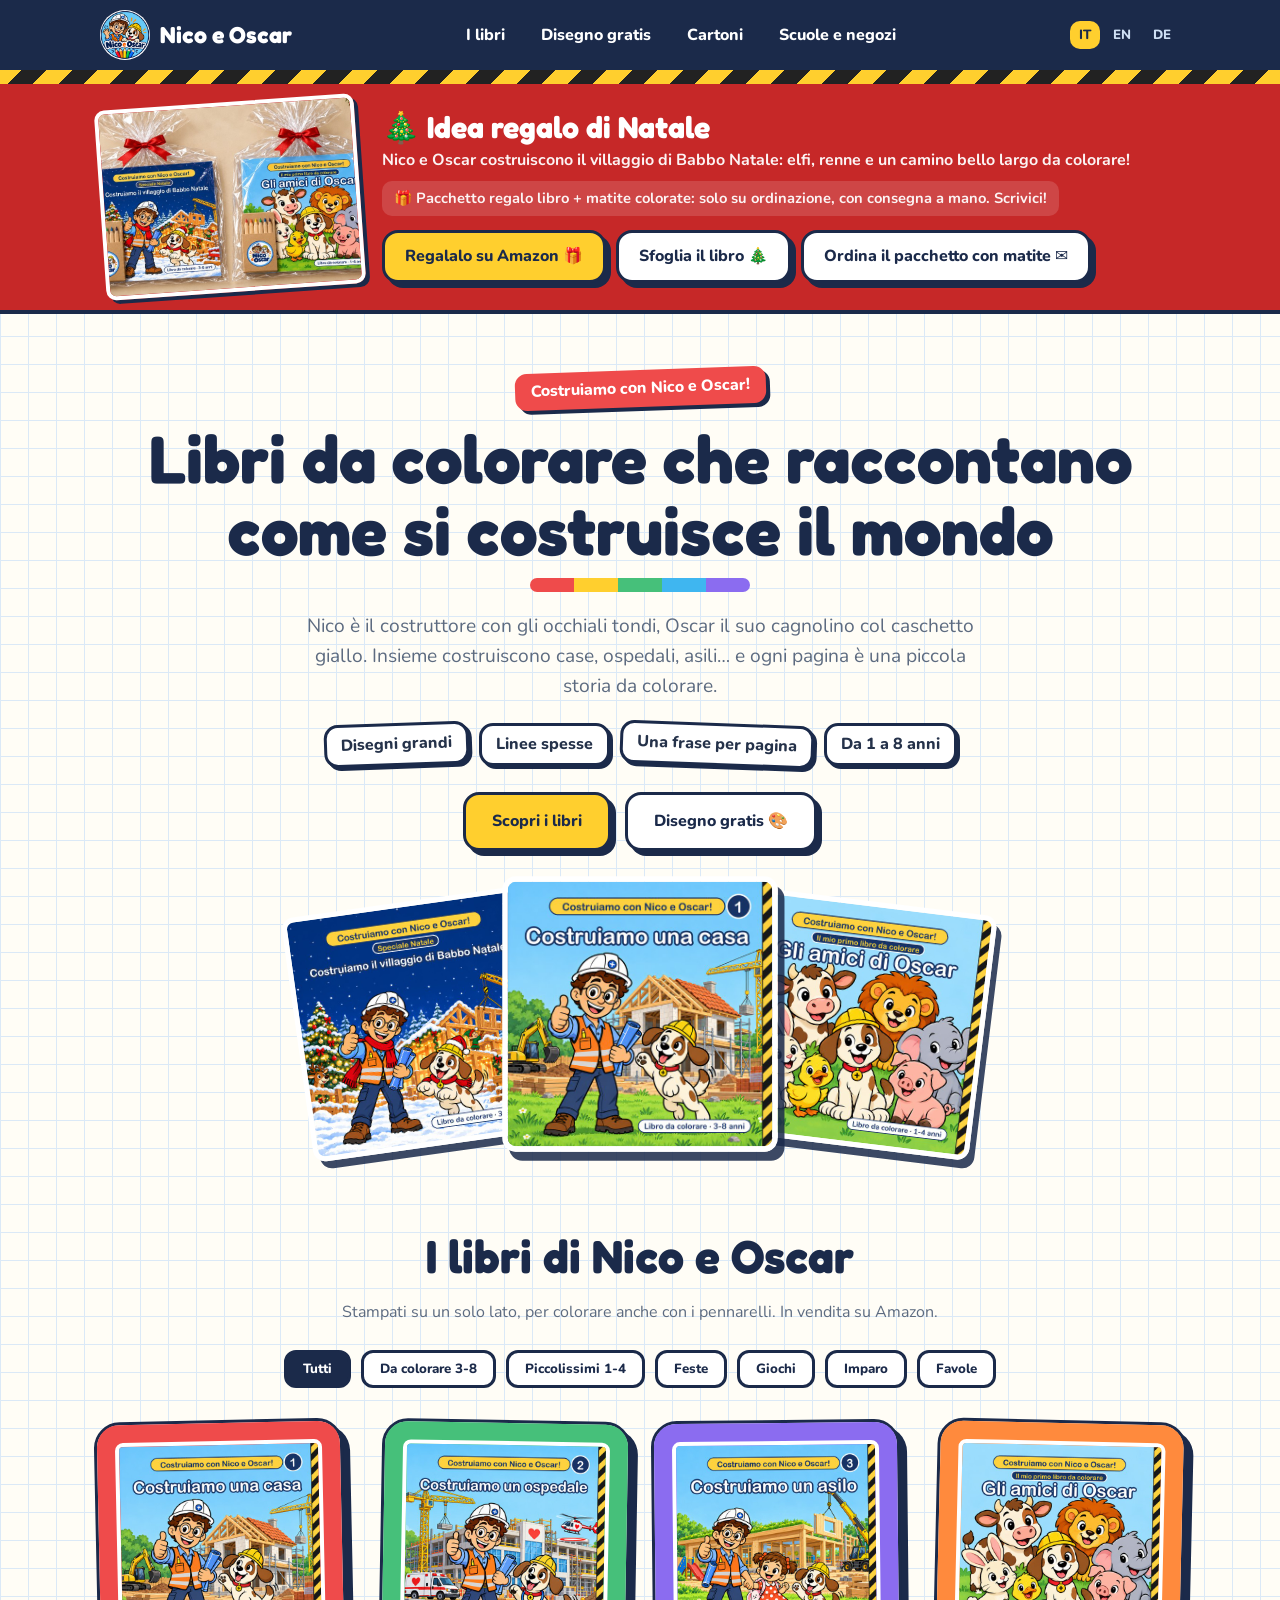
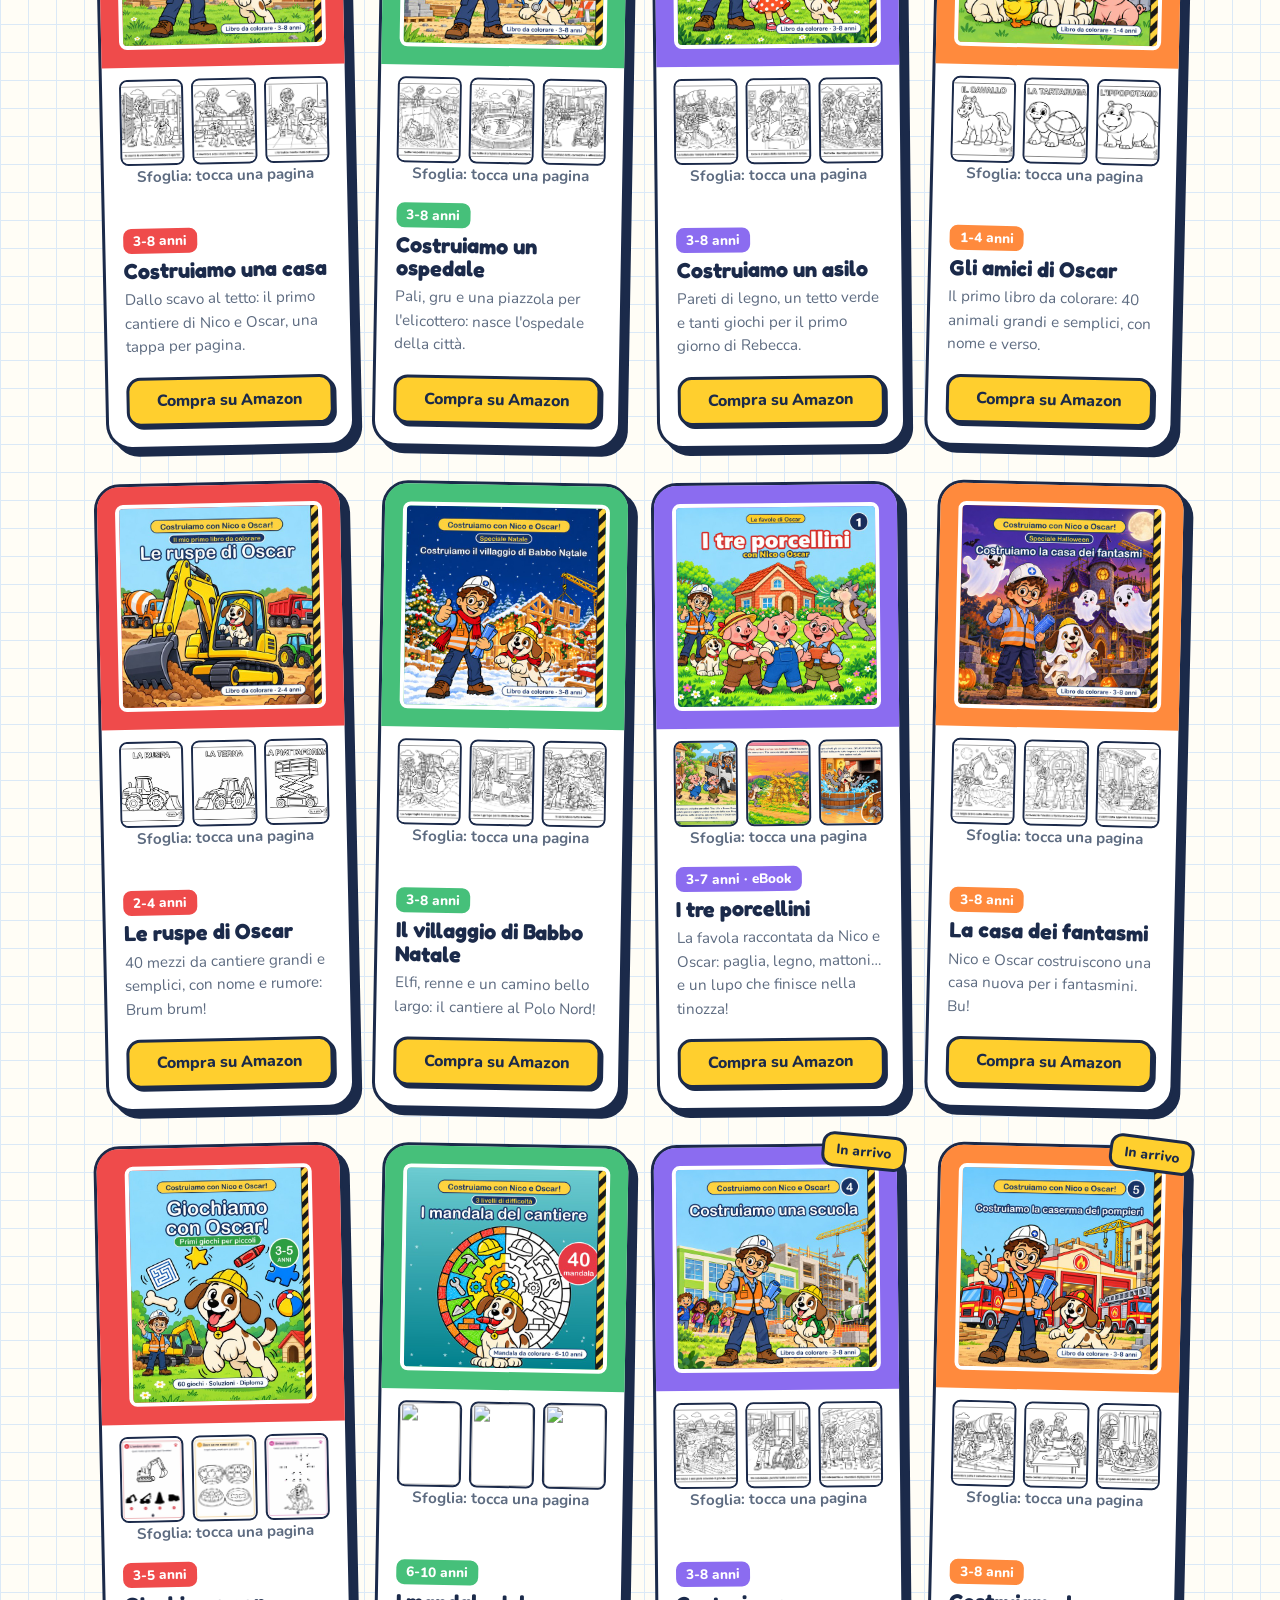
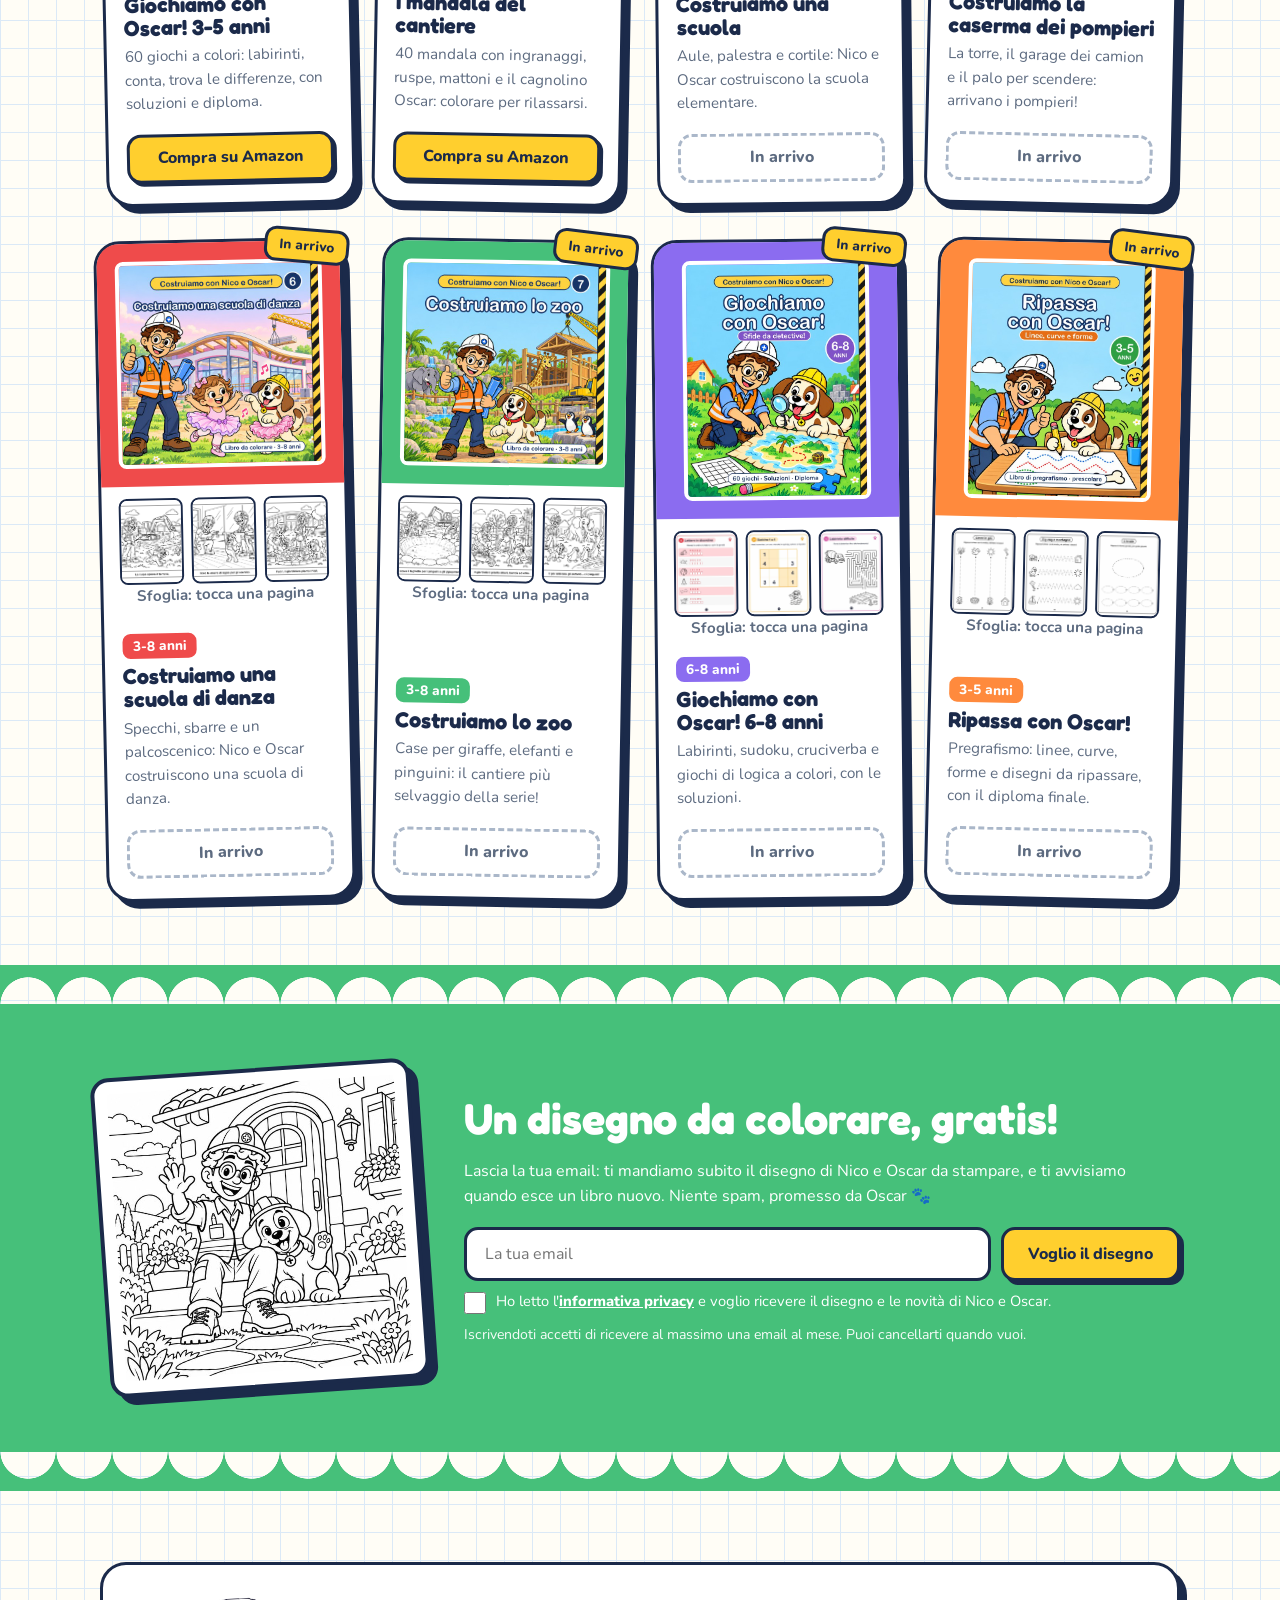
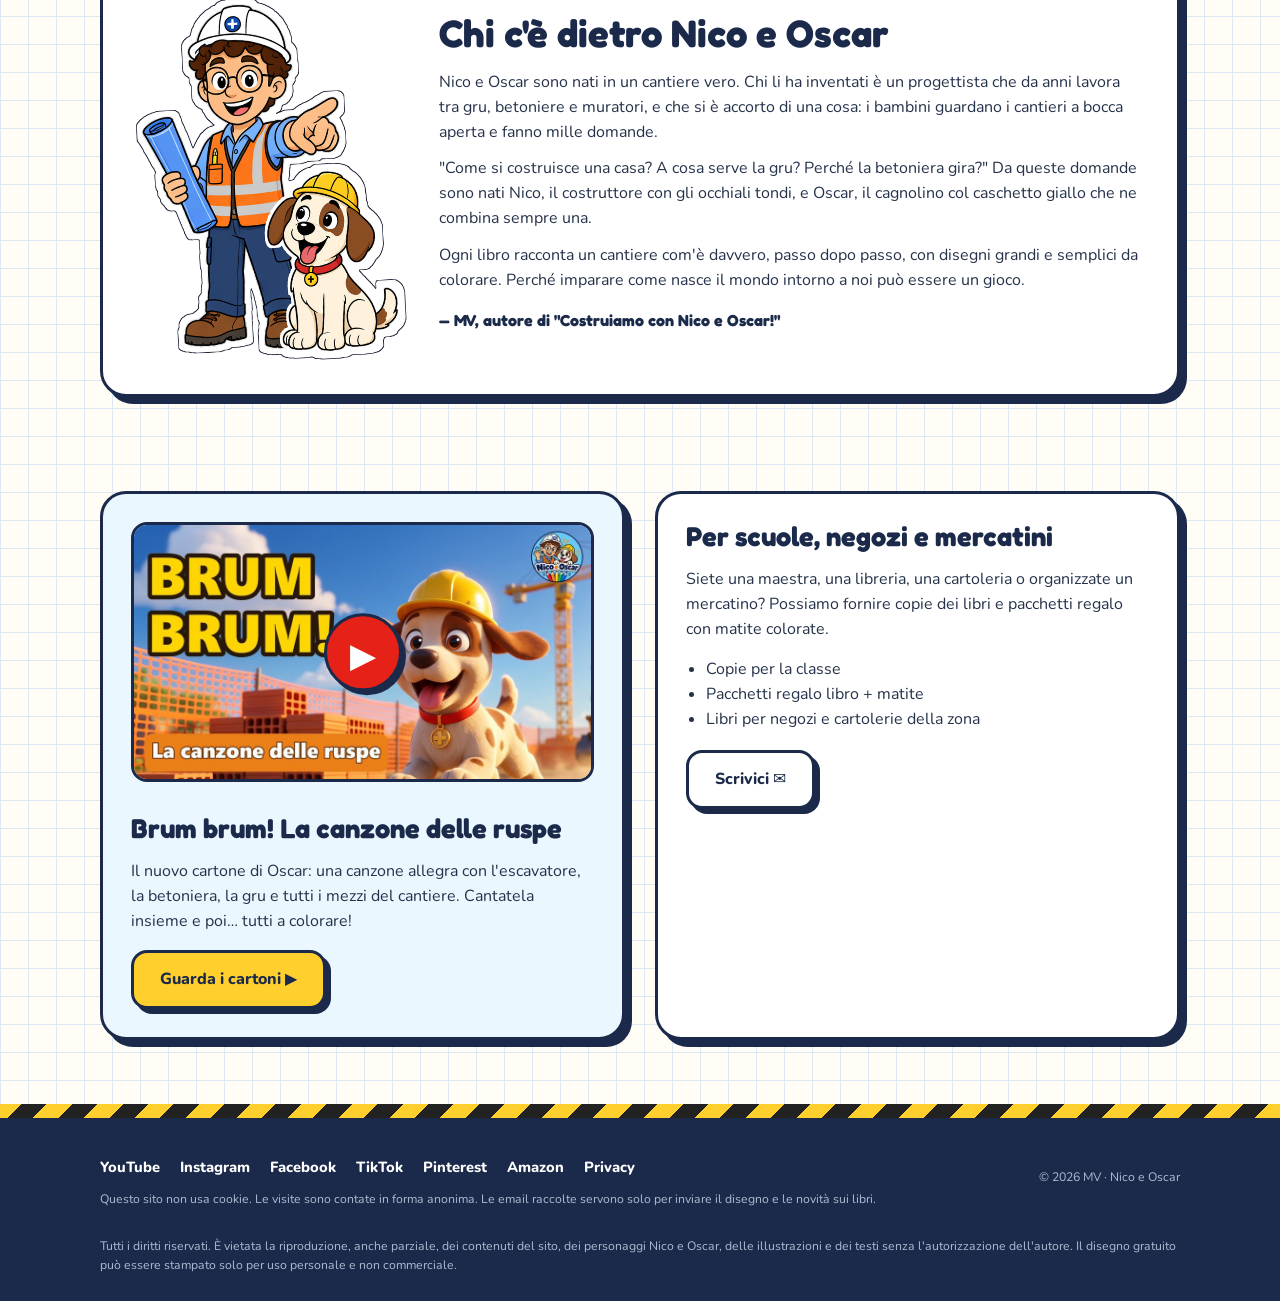
==== commit 526418d0: "I mandala del cantiere online (IT, ASIN B0HQWHZ7RF): card in home con copertina Co-Authored-By: Clau" ====
--- a/index.html
+++ b/index.html
@@ -362,6 +362,11 @@
    eta:{it:"3-5 anni", en:"Ages 3-5", de:"3-5 Jahre"},
    txt:{it:"60 giochi a colori: labirinti, conta, trova le differenze, con soluzioni e diploma.", en:"60 color activities: mazes, counting, spot the difference, with answers and a diploma.", de:"60 bunte Spiele: Labyrinthe, Zählen, Fehlersuche, mit Lösungen und Urkunde."}, link:{it:"https://www.amazon.it/dp/B0HPZSWYFB"}},
 
+  {id:"mandala", img:"img/mandala.jpg", cat:"colora", stato:"online",
+   tit:{it:"I mandala del cantiere", en:"Construction Site Mandalas", de:"Baustellen-Mandalas"},
+   eta:{it:"6-10 anni", en:"Ages 6-10", de:"6-10 Jahre"},
+   txt:{it:"40 mandala con ingranaggi, ruspe, mattoni e il cagnolino Oscar: colorare per rilassarsi.", en:"40 mandalas with gears, diggers, bricks and little dog Oscar: colouring to relax.", de:"40 Mandalas mit Zahnrädern, Baggern, Ziegeln und Hund Oscar: entspannt ausmalen."},
+   link:{it:"https://www.amazon.it/dp/B0HQWHZ7RF"}},
   {id:"scuola", img:"img/scuola.jpg", cat:"colora", stato:"presto",
    tit:{it:"Costruiamo una scuola", en:"Let's Build a School", de:"Wir bauen eine Schule"},
    eta:{it:"3-8 anni", en:"Ages 3-8", de:"3-8 Jahre"},
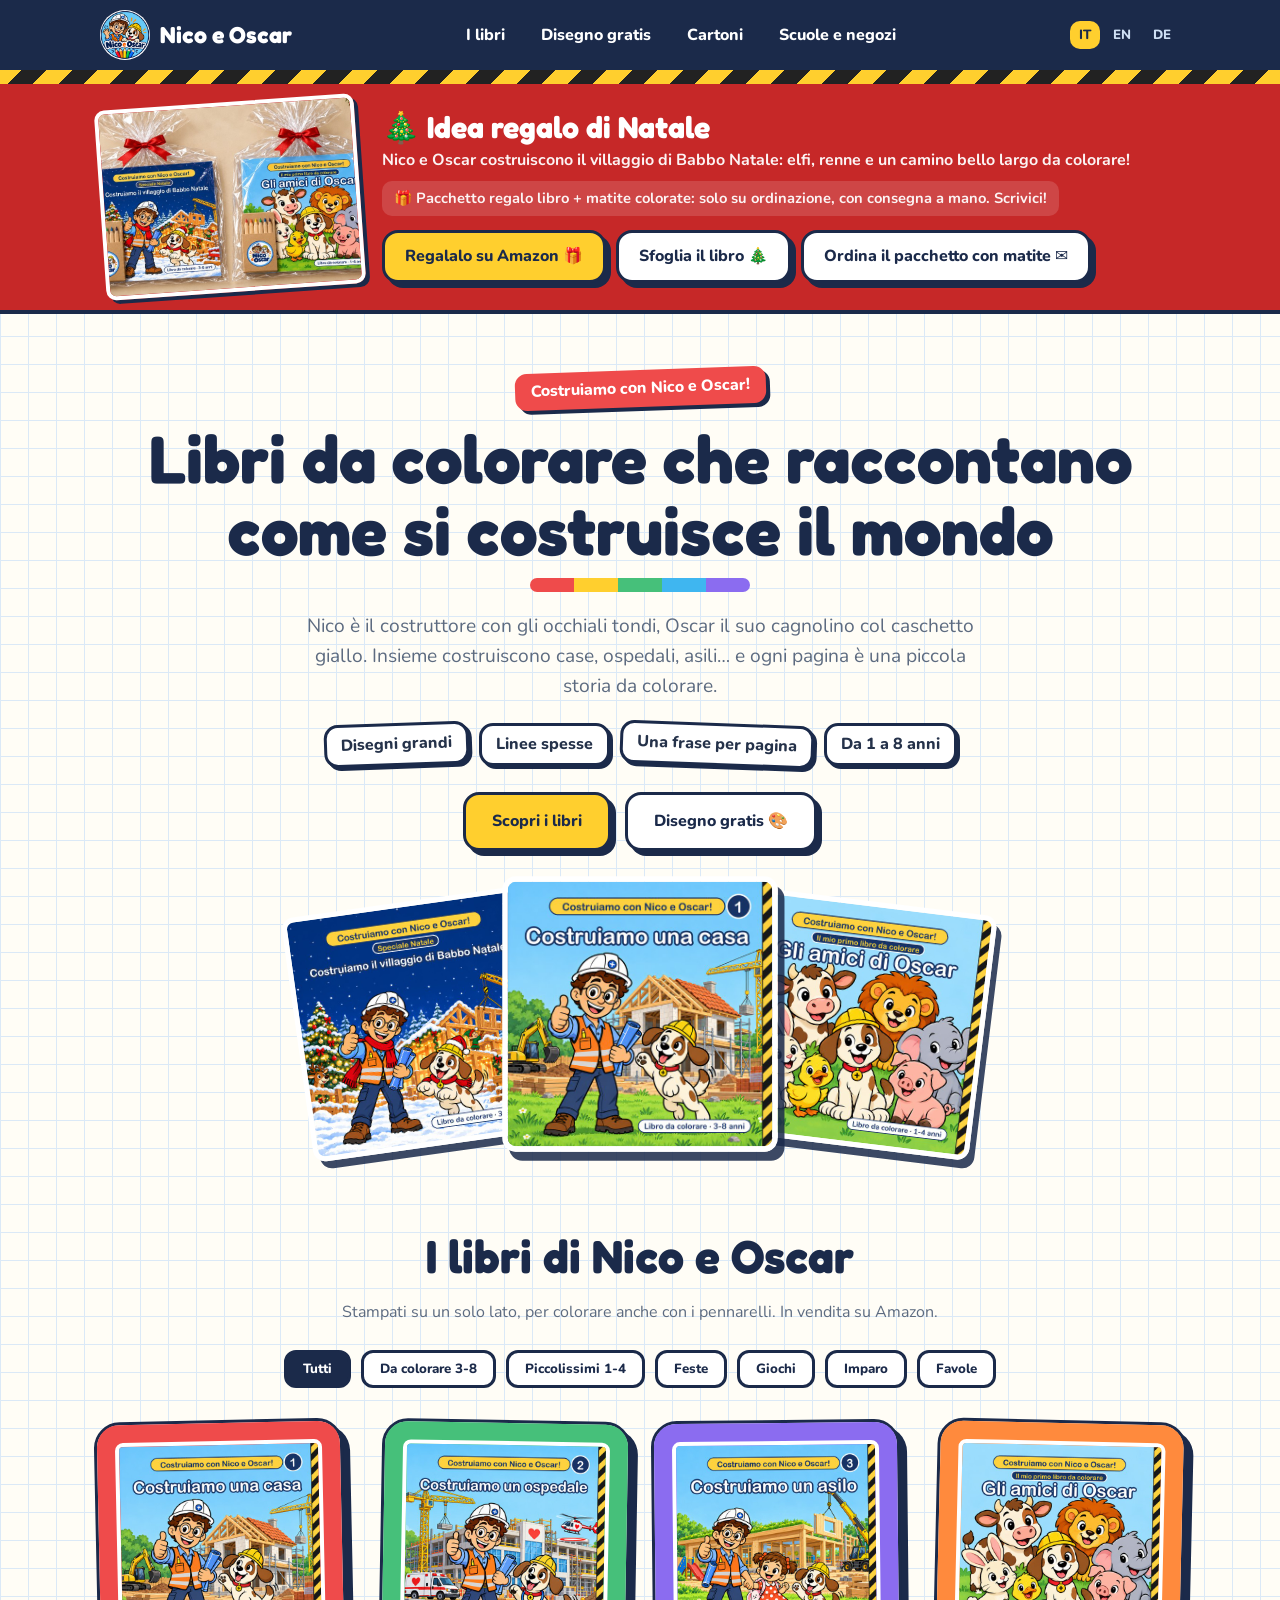
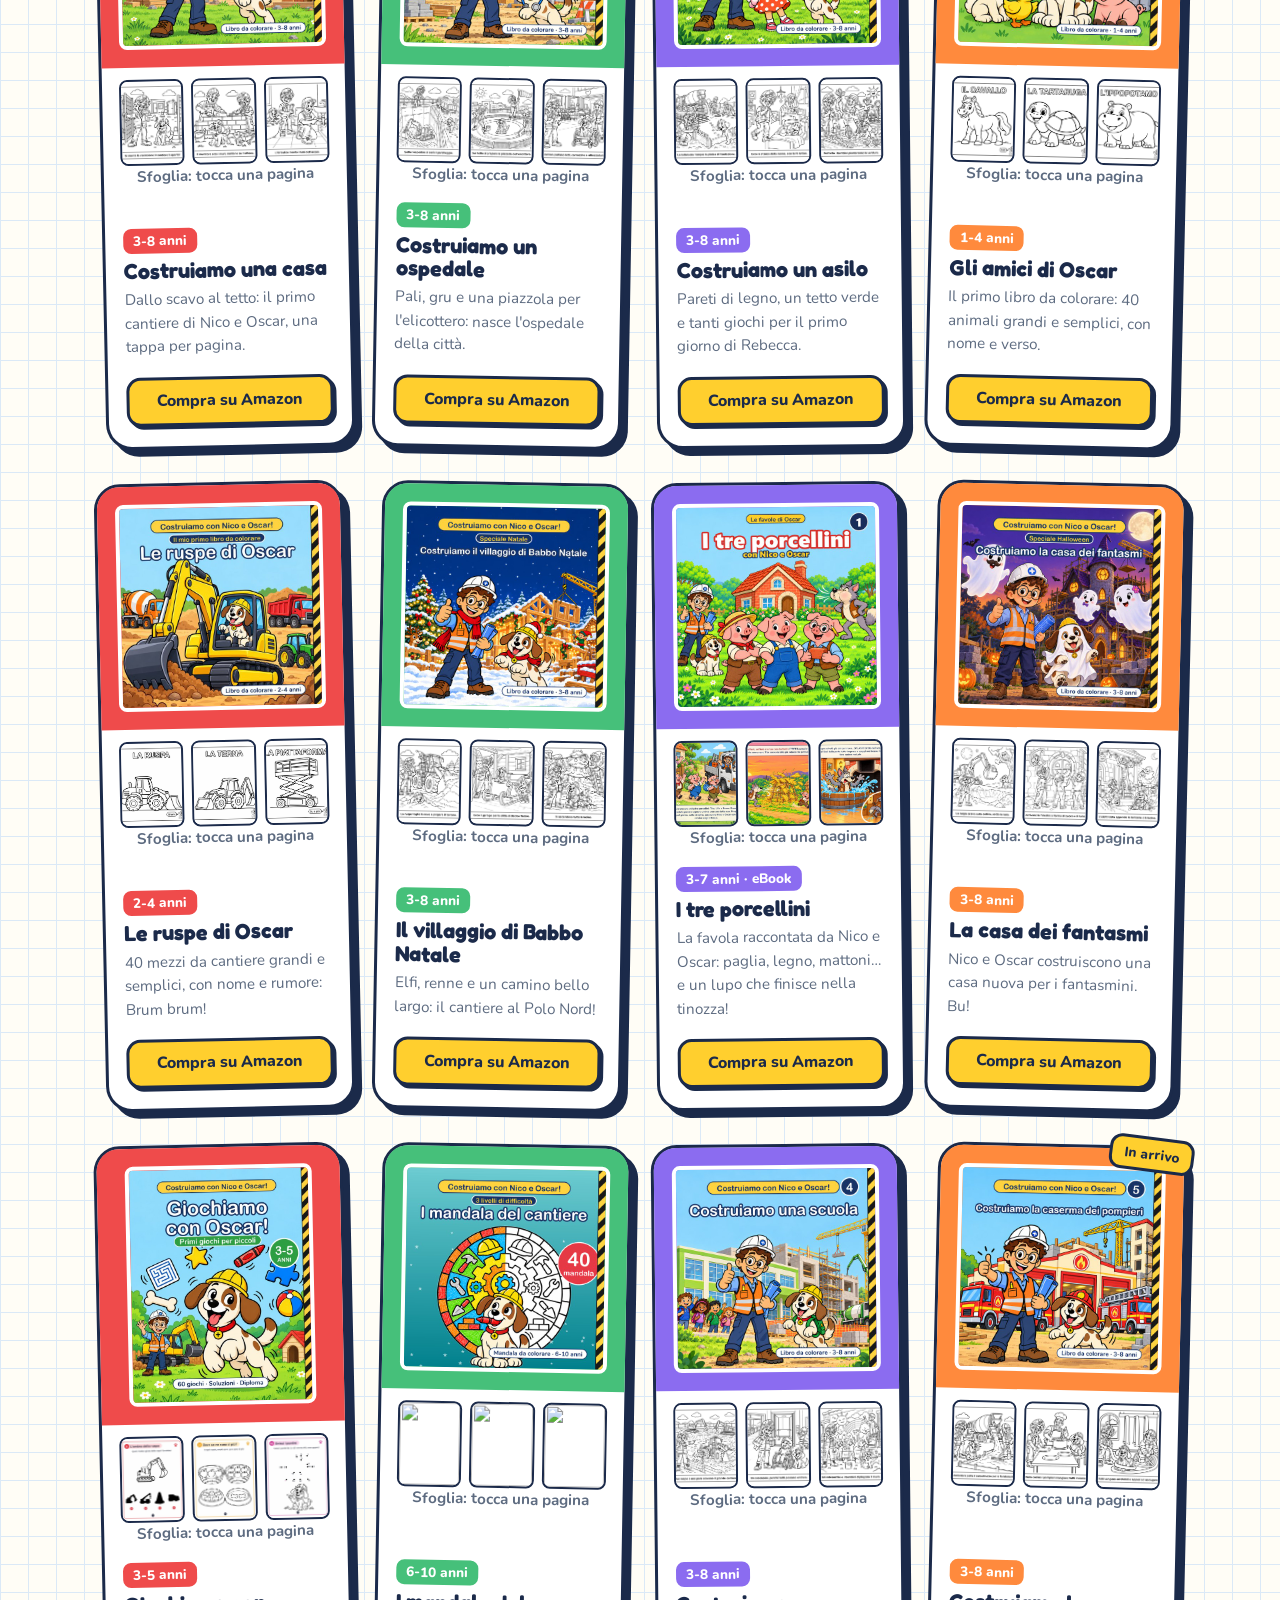
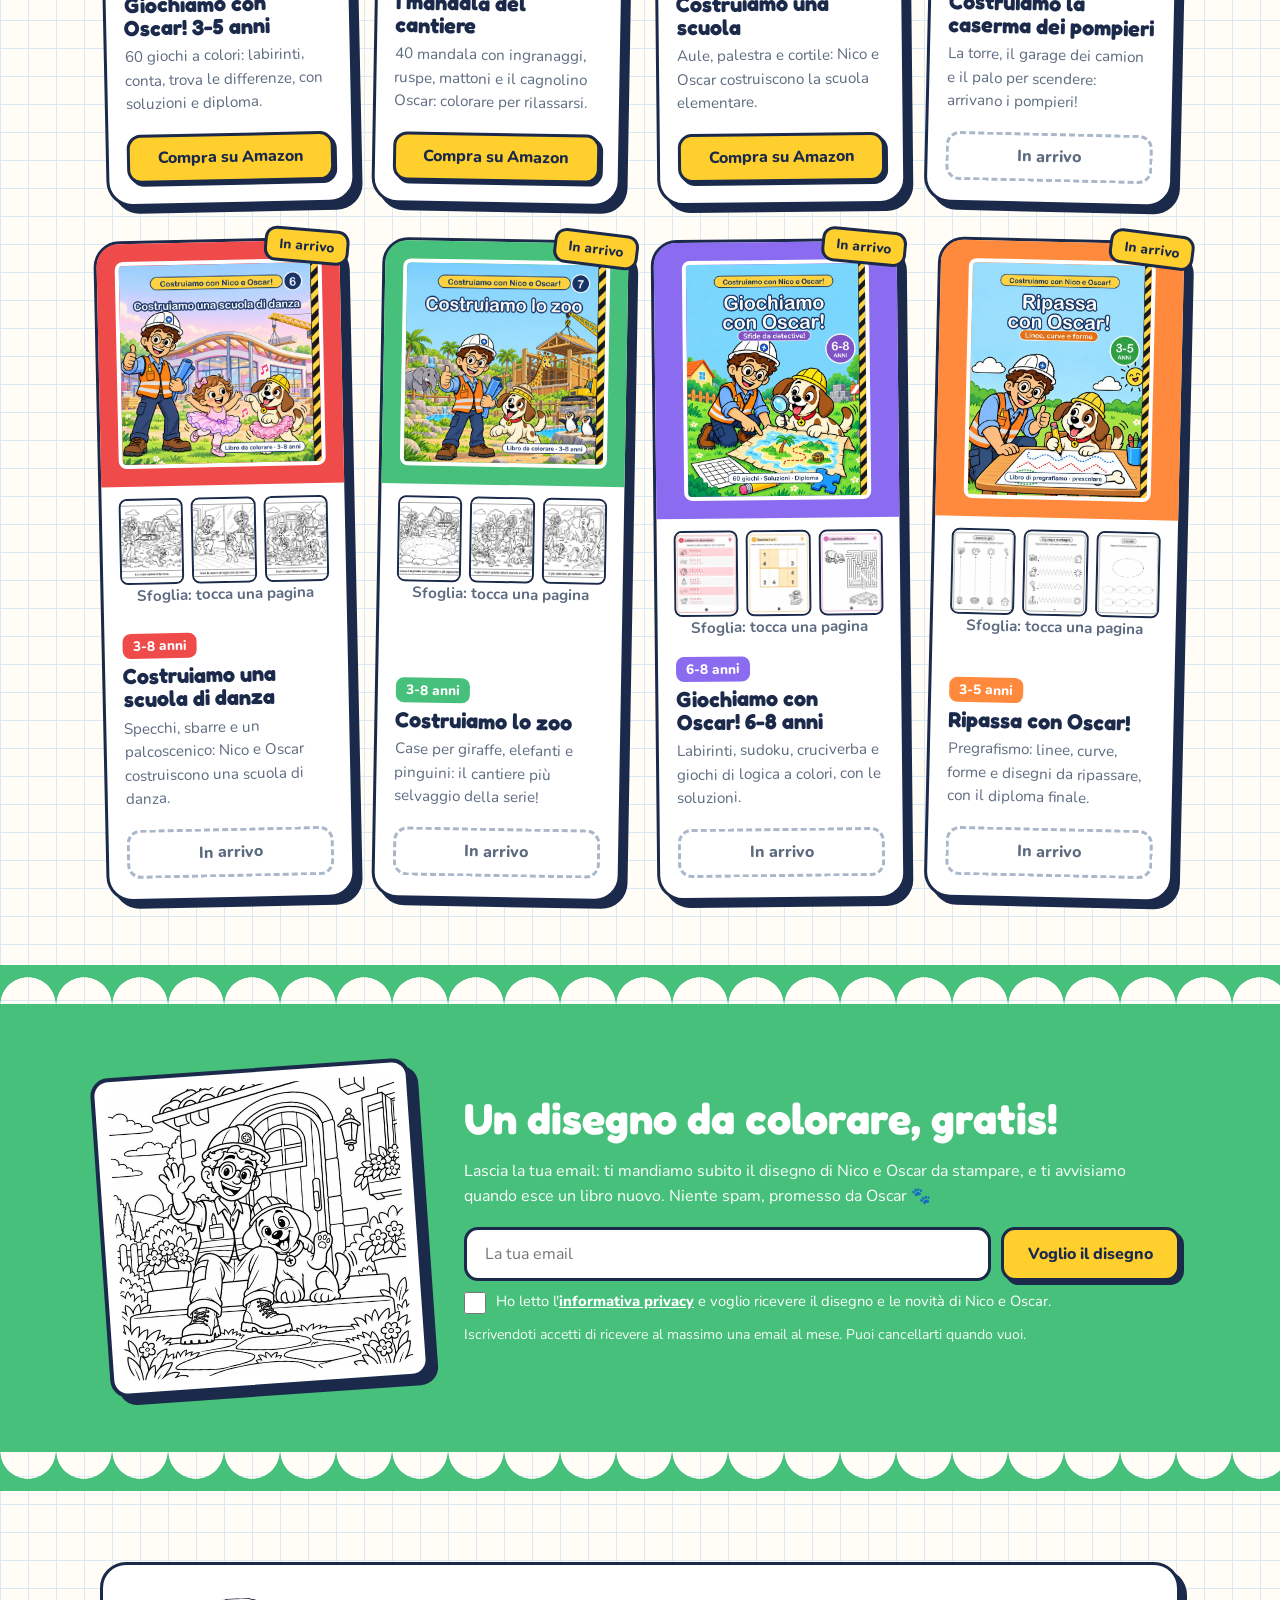
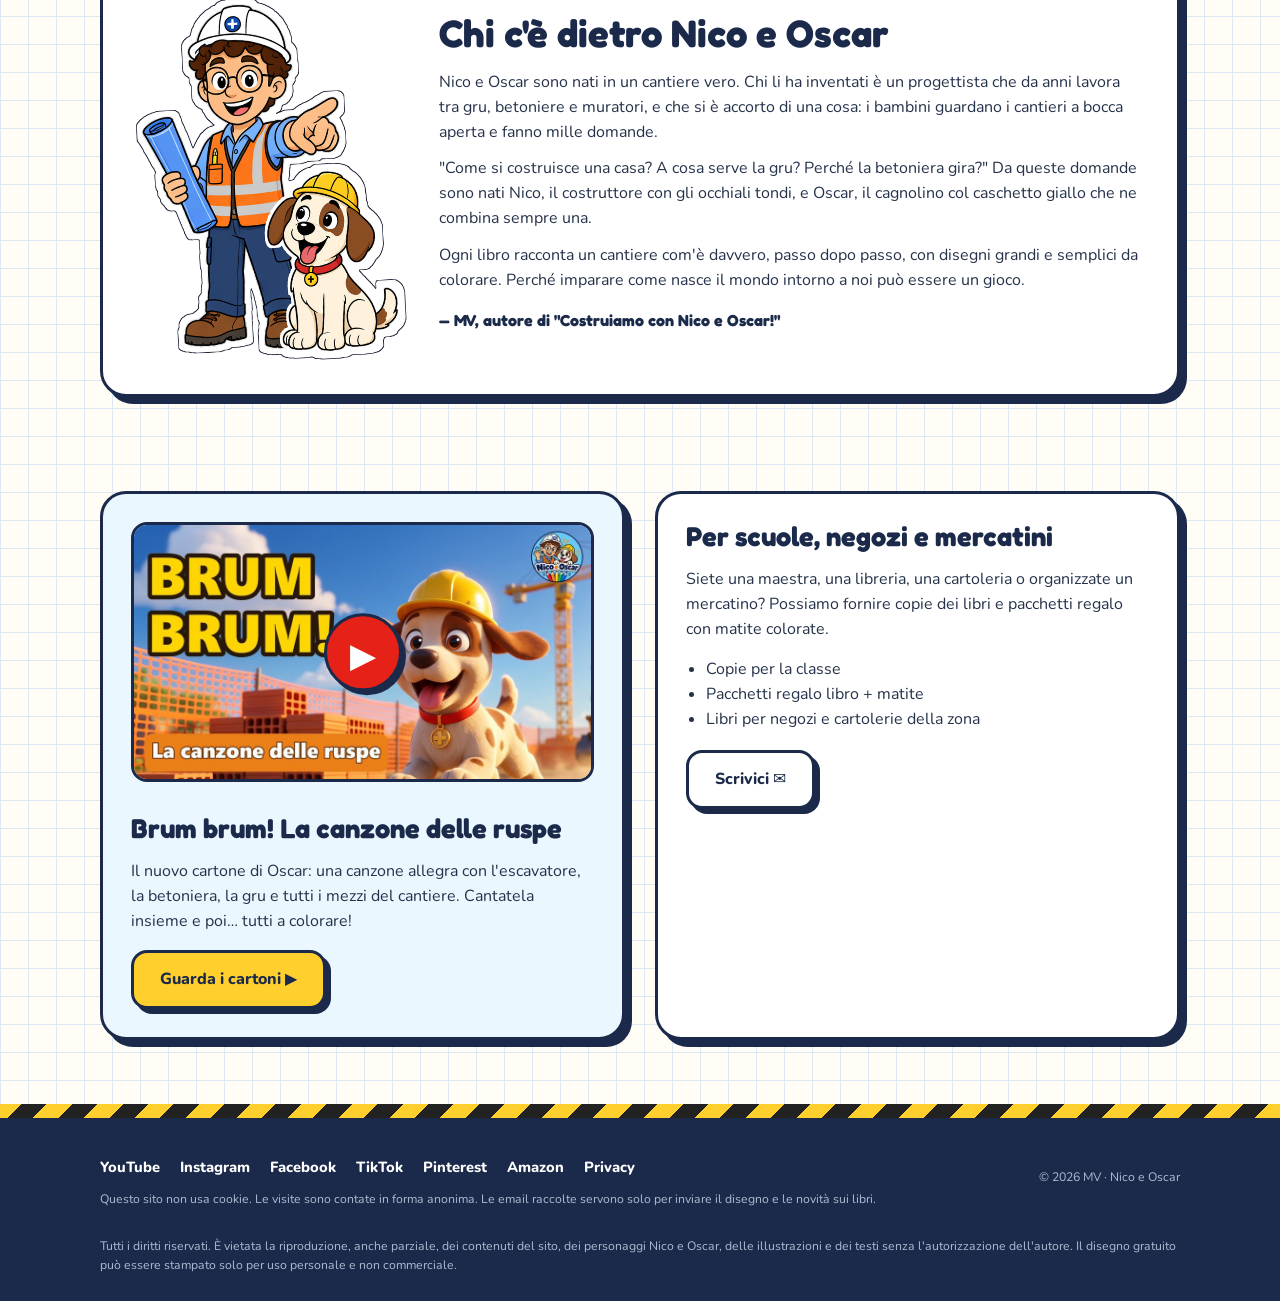
==== commit 0ad7c33c: "Scuola IT online (B0HQZJXTF3) Co-Authored-By: Claude Opus 5.5 <noreply@anthropic.com>" ====
--- a/index.html
+++ b/index.html
@@ -1,4 +1,4 @@
-﻿<!doctype html>
+<!doctype html>
 <html lang="it">
 <head>
 <meta charset="utf-8">
@@ -367,10 +367,10 @@
    eta:{it:"6-10 anni", en:"Ages 6-10", de:"6-10 Jahre"},
    txt:{it:"40 mandala con ingranaggi, ruspe, mattoni e il cagnolino Oscar: colorare per rilassarsi.", en:"40 mandalas with gears, diggers, bricks and little dog Oscar: colouring to relax.", de:"40 Mandalas mit Zahnrädern, Baggern, Ziegeln und Hund Oscar: entspannt ausmalen."},
    link:{it:"https://www.amazon.it/dp/B0HQWHZ7RF"}},
-  {id:"scuola", img:"img/scuola.jpg", cat:"colora", stato:"presto",
+  {id:"scuola", img:"img/scuola.jpg", cat:"colora", stato:"online",
    tit:{it:"Costruiamo una scuola", en:"Let's Build a School", de:"Wir bauen eine Schule"},
    eta:{it:"3-8 anni", en:"Ages 3-8", de:"3-8 Jahre"},
-   txt:{it:"Aule, palestra e cortile: Nico e Oscar costruiscono la scuola elementare.", en:"Classrooms, a gym and a playground: Nico and Oscar build the primary school.", de:"Klassenzimmer, Turnhalle und Schulhof: Nico und Oscar bauen die Grundschule."}, link:{}},
+   txt:{it:"Aule, palestra e cortile: Nico e Oscar costruiscono la scuola elementare.", en:"Classrooms, a gym and a playground: Nico and Oscar build the primary school.", de:"Klassenzimmer, Turnhalle und Schulhof: Nico und Oscar bauen die Grundschule."}, link:{it:"https://www.amazon.it/dp/B0HQZJXTF3"}},
   {id:"pompieri", img:"img/pompieri.jpg", cat:"colora", stato:"presto",
    tit:{it:"Costruiamo la caserma dei pompieri", en:"Let's Build a Fire Station", de:"Wir bauen eine Feuerwache"},
    eta:{it:"3-8 anni", en:"Ages 3-8", de:"3-8 Jahre"},
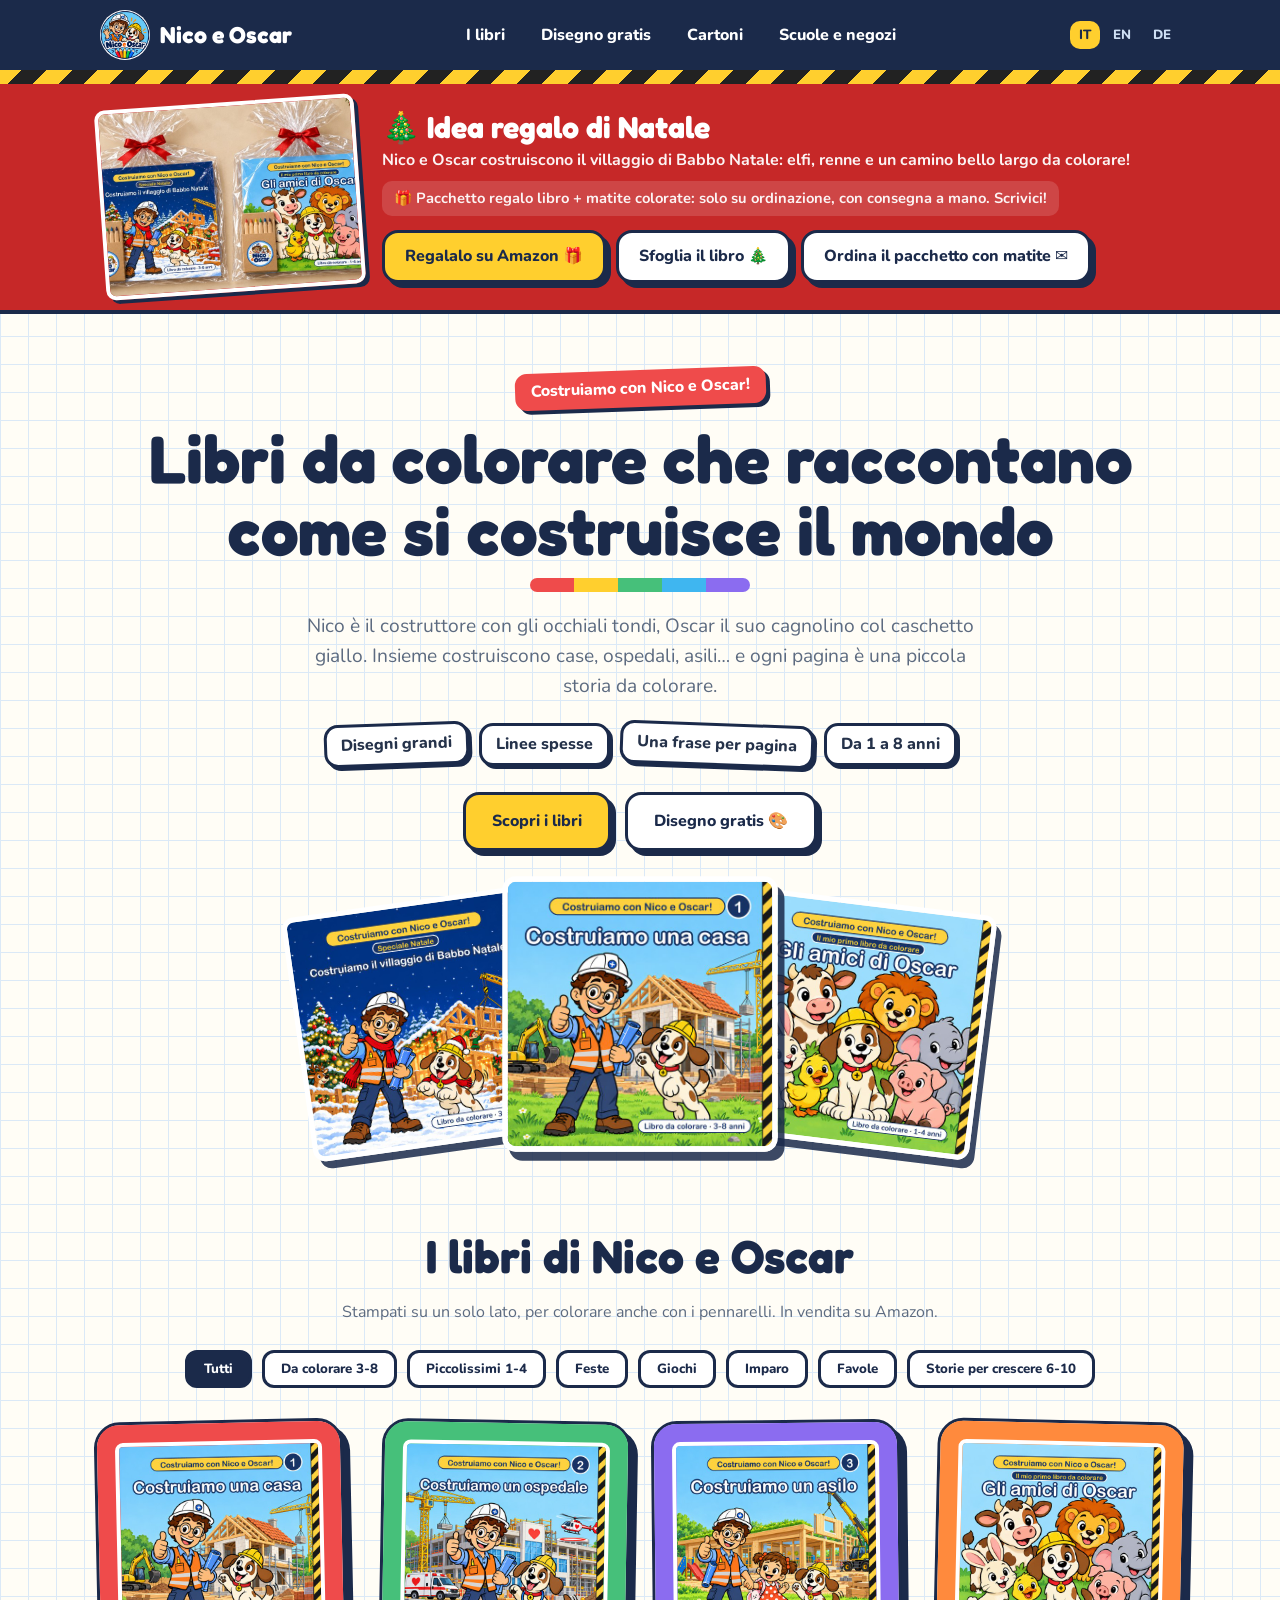
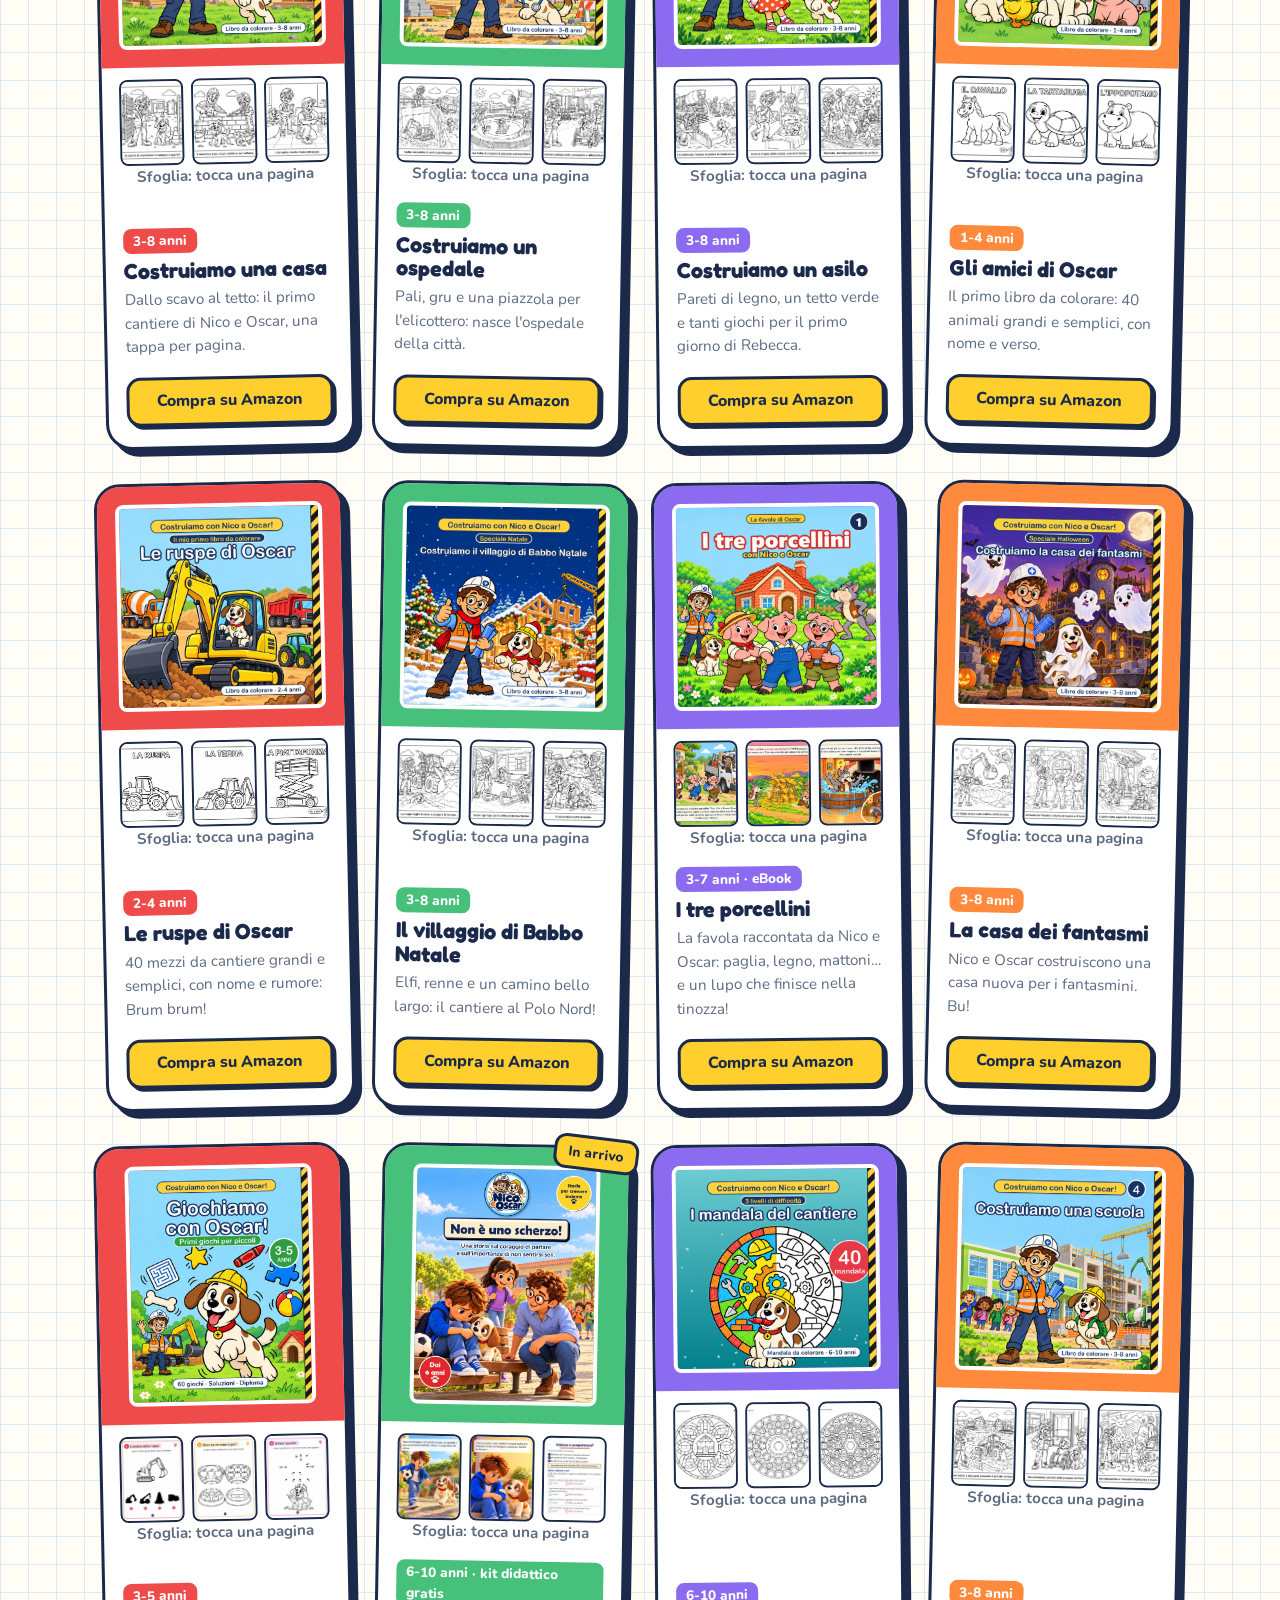
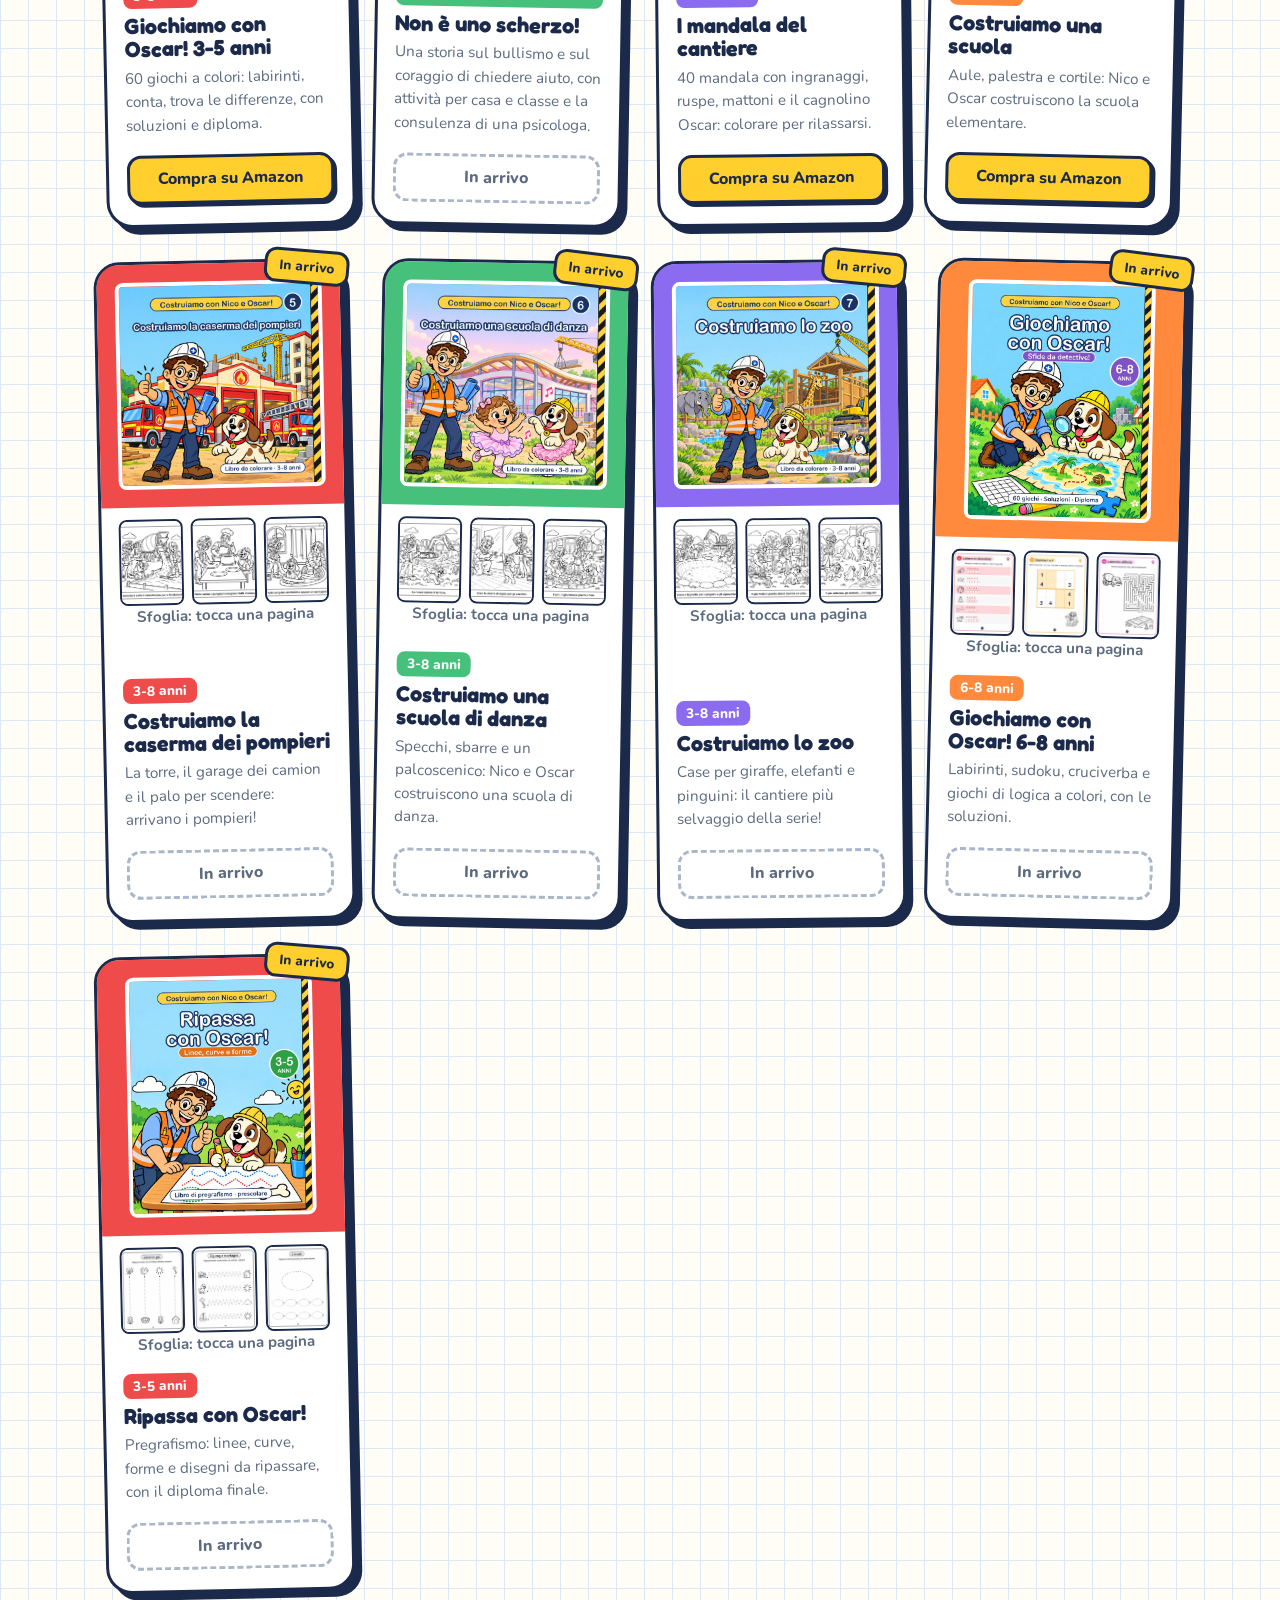
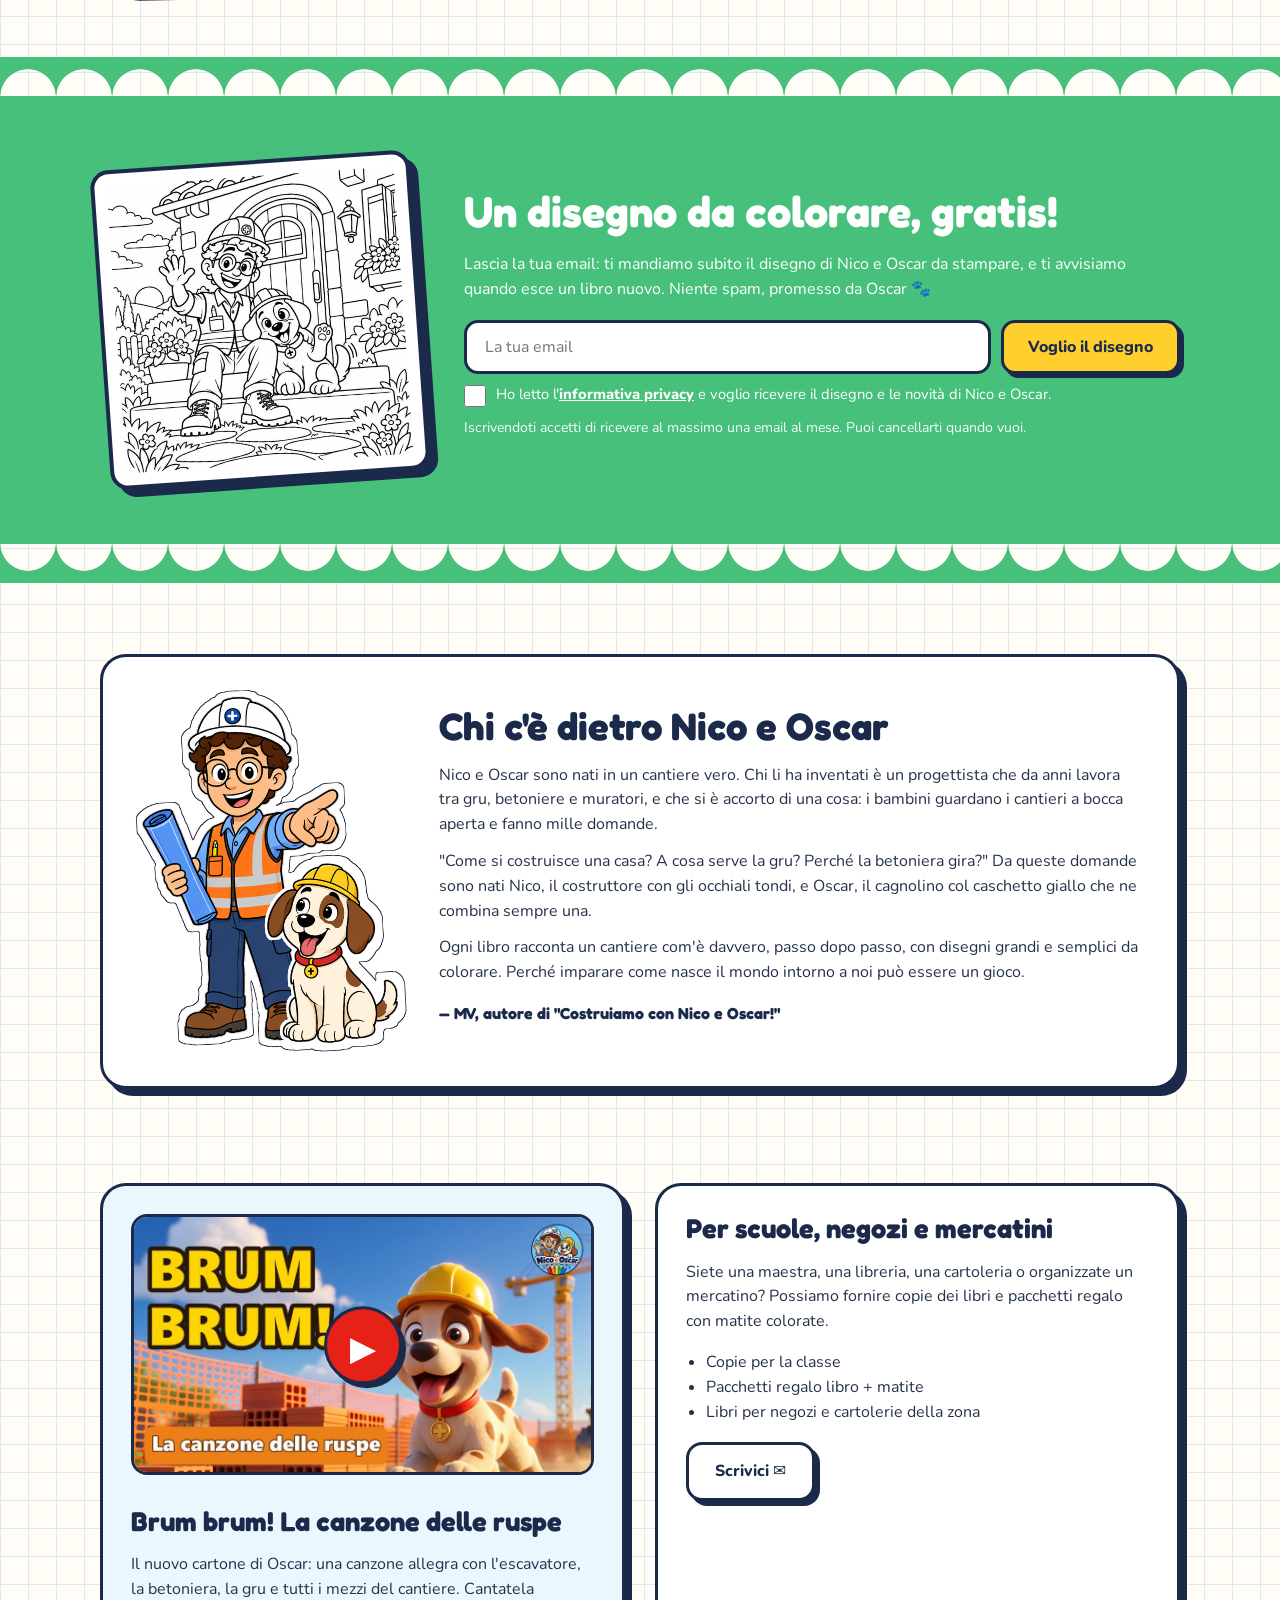
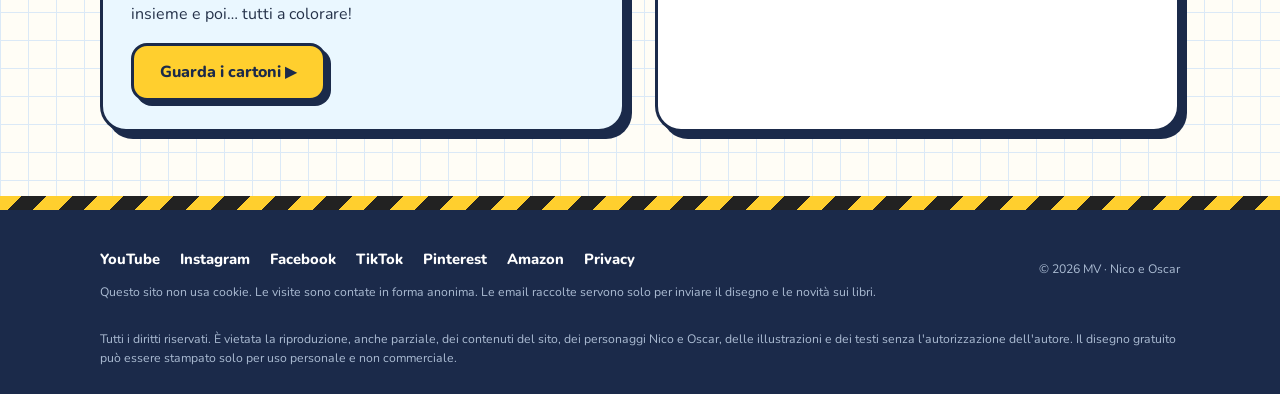
==== commit 40a0c398: "Pagina di Non è uno scherzo! con kit didattico e guida LIM da scaricare; libro in home (filtro Stori" ====
--- a/index.html
+++ b/index.html
@@ -362,6 +362,11 @@
    eta:{it:"3-5 anni", en:"Ages 3-5", de:"3-5 Jahre"},
    txt:{it:"60 giochi a colori: labirinti, conta, trova le differenze, con soluzioni e diploma.", en:"60 color activities: mazes, counting, spot the difference, with answers and a diploma.", de:"60 bunte Spiele: Labyrinthe, Zählen, Fehlersuche, mit Lösungen und Urkunde."}, link:{it:"https://www.amazon.it/dp/B0HPZSWYFB"}},
 
+  {id:"scherzo", pagina:"non-e-uno-scherzo/", img:"img/scherzo.jpg", cat:"storie", stato:"presto",
+   tit:{it:"Non è uno scherzo!", en:"It's Not a Joke! (Italian)", de:"Das ist kein Spaß! (Italienisch)"},
+   eta:{it:"6-10 anni · kit didattico gratis", en:"Ages 6-10 · free teaching kit", de:"6-10 Jahre · gratis Unterrichtsmaterial"},
+   txt:{it:"Una storia sul bullismo e sul coraggio di chiedere aiuto, con attività per casa e classe e la consulenza di una psicologa.", en:"A story about bullying and the courage to ask for help, with activities for home and school.", de:"Eine Geschichte über Mobbing und den Mut, um Hilfe zu bitten, mit Aktivitäten für Zuhause und Schule."},
+   link:{}},
   {id:"mandala", img:"img/mandala.jpg", cat:"colora", stato:"online",
    tit:{it:"I mandala del cantiere", en:"Construction Site Mandalas", de:"Baustellen-Mandalas"},
    eta:{it:"6-10 anni", en:"Ages 6-10", de:"6-10 Jahre"},
@@ -393,7 +398,7 @@
    txt:{it:"Pregrafismo: linee, curve, forme e disegni da ripassare, con il diploma finale.", en:"Pre-writing practice: lines, curves, shapes and pictures to trace, with a diploma.", de:"Schwungübungen: Linien, Kurven, Formen und Bilder zum Nachspuren, mit Urkunde."}, link:{}},
 ];
 const CAT = {tutti:{it:"Tutti",en:"All",de:"Alle"}, colora:{it:"Da colorare 3-8",en:"Coloring 3-8",de:"Malbücher 3-8"},
-  piccoli:{it:"Piccolissimi 1-4",en:"Toddlers 1-4",de:"Kleinkinder 1-4"}, speciali:{it:"Feste",en:"Holidays",de:"Feste"}, giochi:{it:"Giochi",en:"Activities",de:"Spiele"}, impara:{it:"Imparo",en:"Learning",de:"Lernen"}, favole:{it:"Favole",en:"Fairy tales",de:"Märchen"}};
+  piccoli:{it:"Piccolissimi 1-4",en:"Toddlers 1-4",de:"Kleinkinder 1-4"}, speciali:{it:"Feste",en:"Holidays",de:"Feste"}, giochi:{it:"Giochi",en:"Activities",de:"Spiele"}, impara:{it:"Imparo",en:"Learning",de:"Lernen"}, favole:{it:"Favole",en:"Fairy tales",de:"Märchen"}, storie:{it:"Storie per crescere 6-10",en:"Growing-up stories 6-10",de:"Geschichten 6-10"}};
 const T = {
   en:{nav_libri:"Books",nav_gratis:"Free page",nav_video:"Cartoons",nav_scuole:"Schools & shops",hero_tag:"Let's Build with Nico & Oscar!",
     hero_tit:"Coloring books that show how the world is built",hero_txt:"Nico is the builder with round glasses, Oscar his puppy in a yellow hard hat. Together they build houses, hospitals, kindergartens… and every page is a little story to color.",
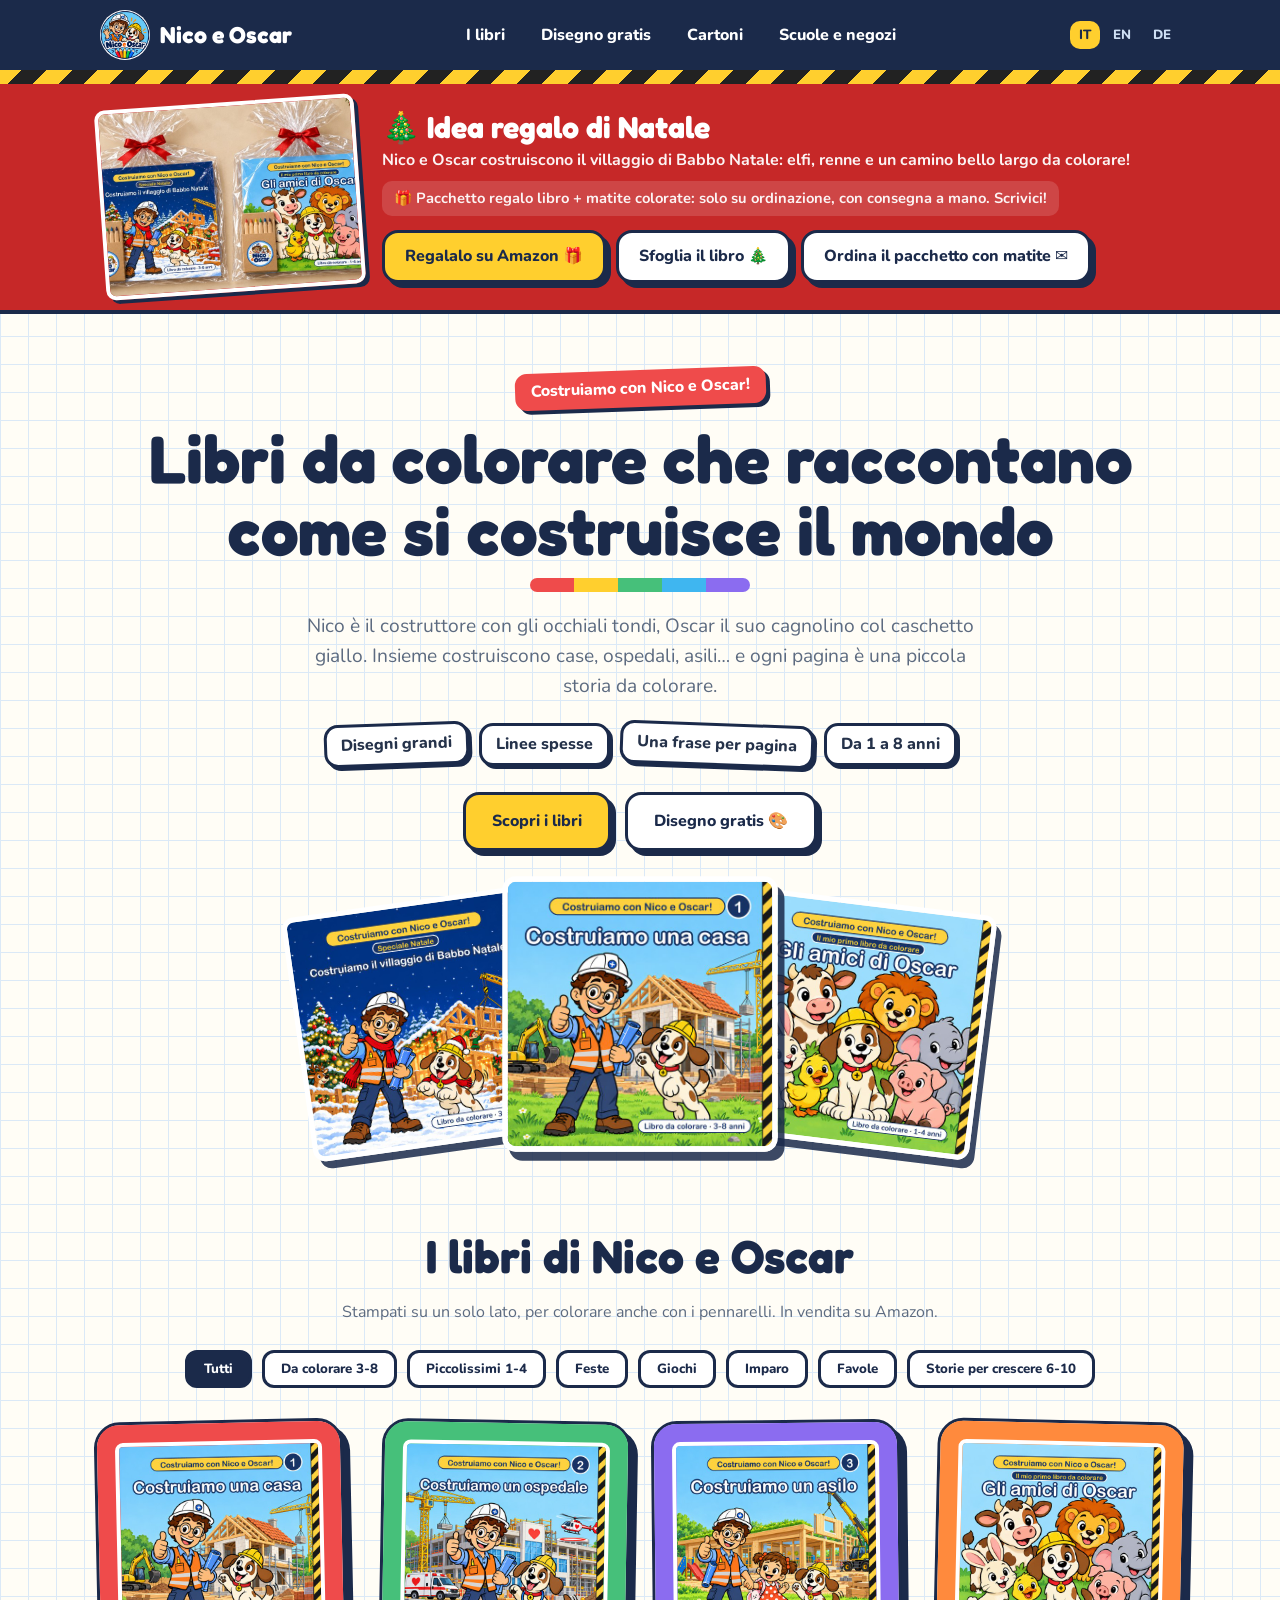
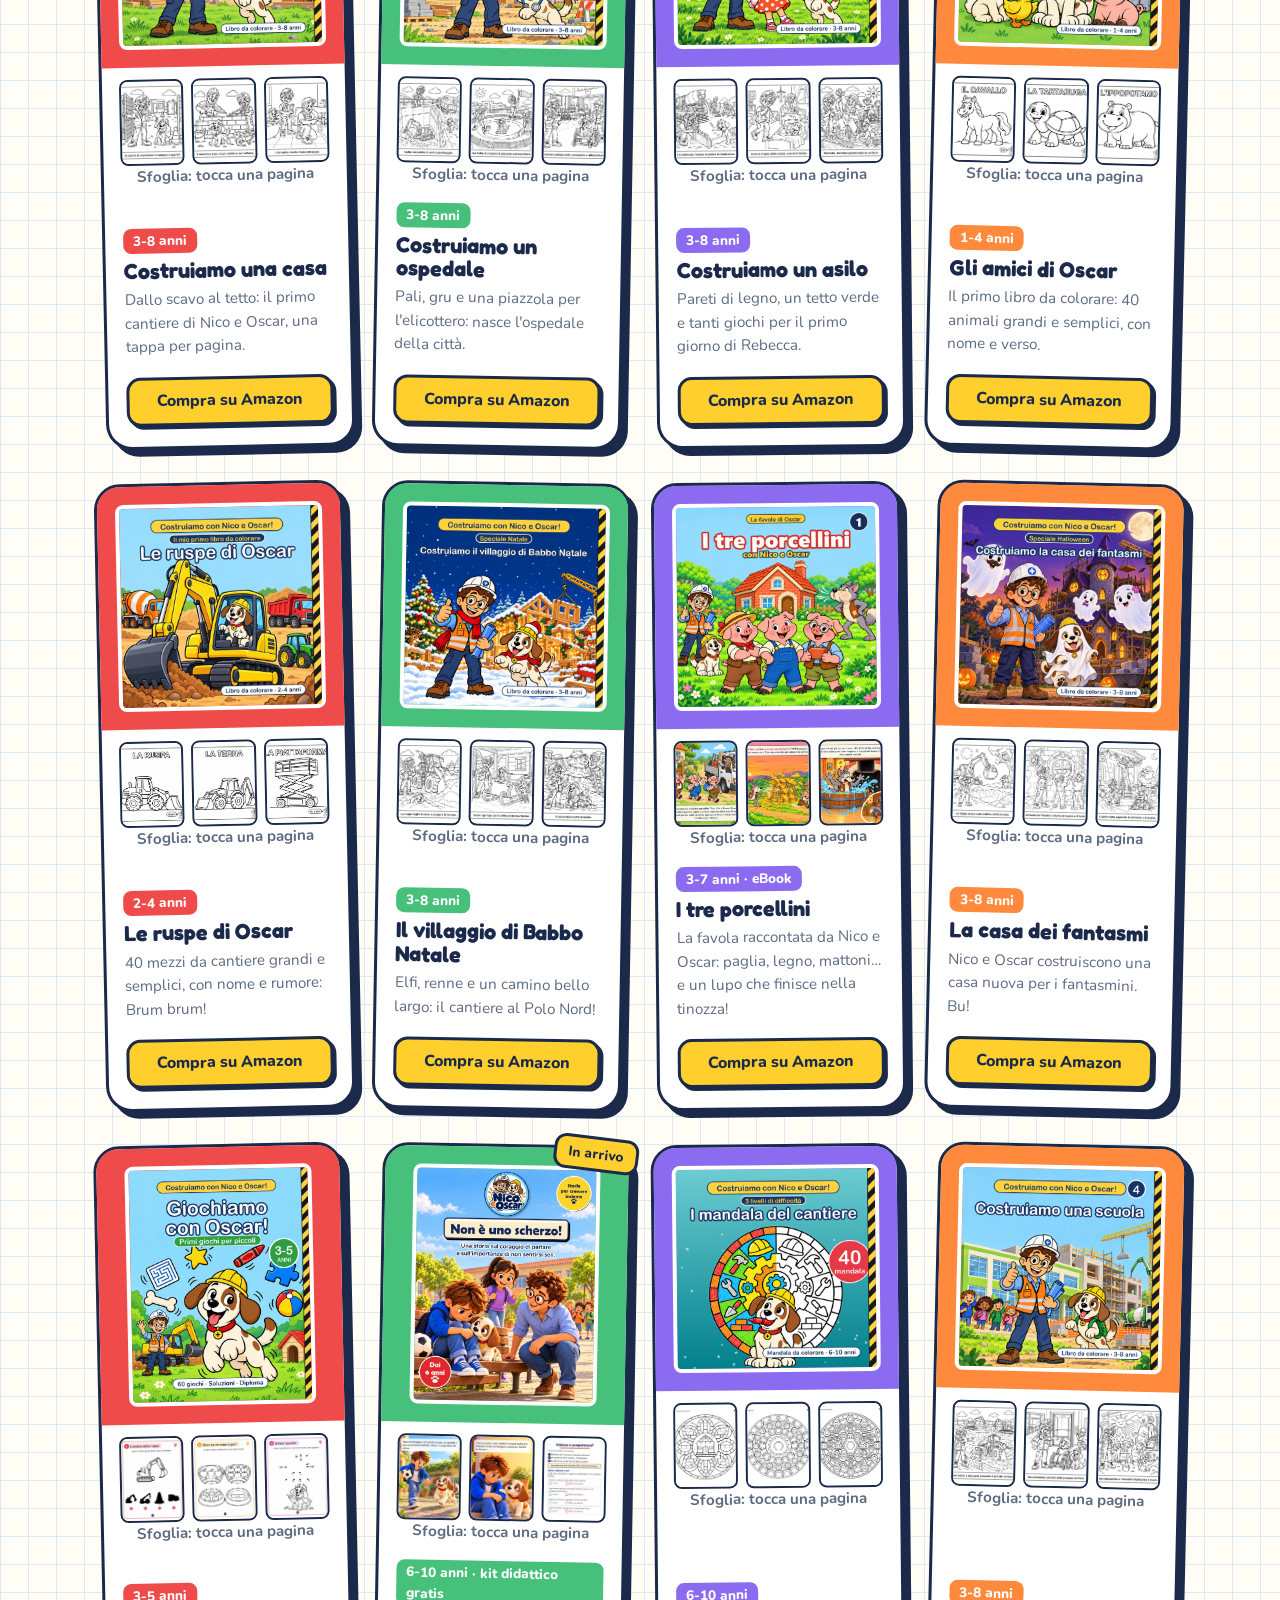
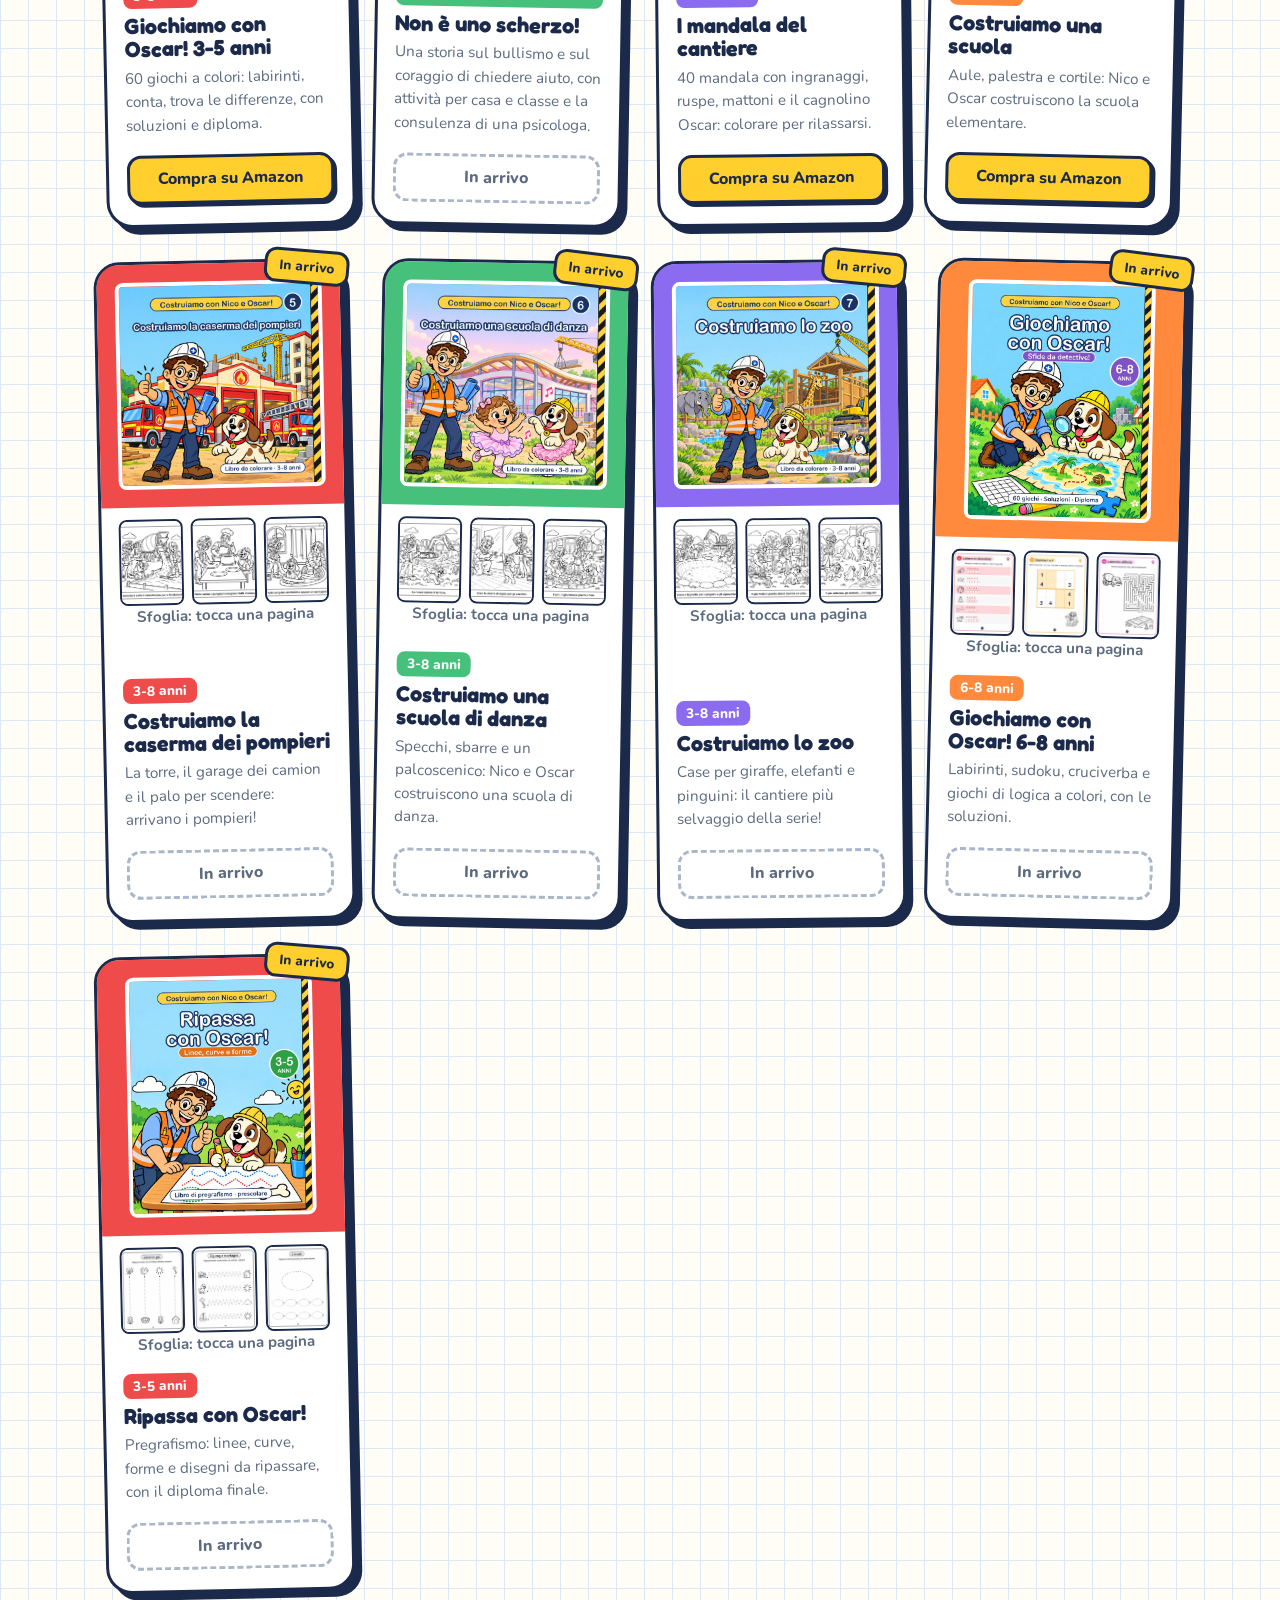
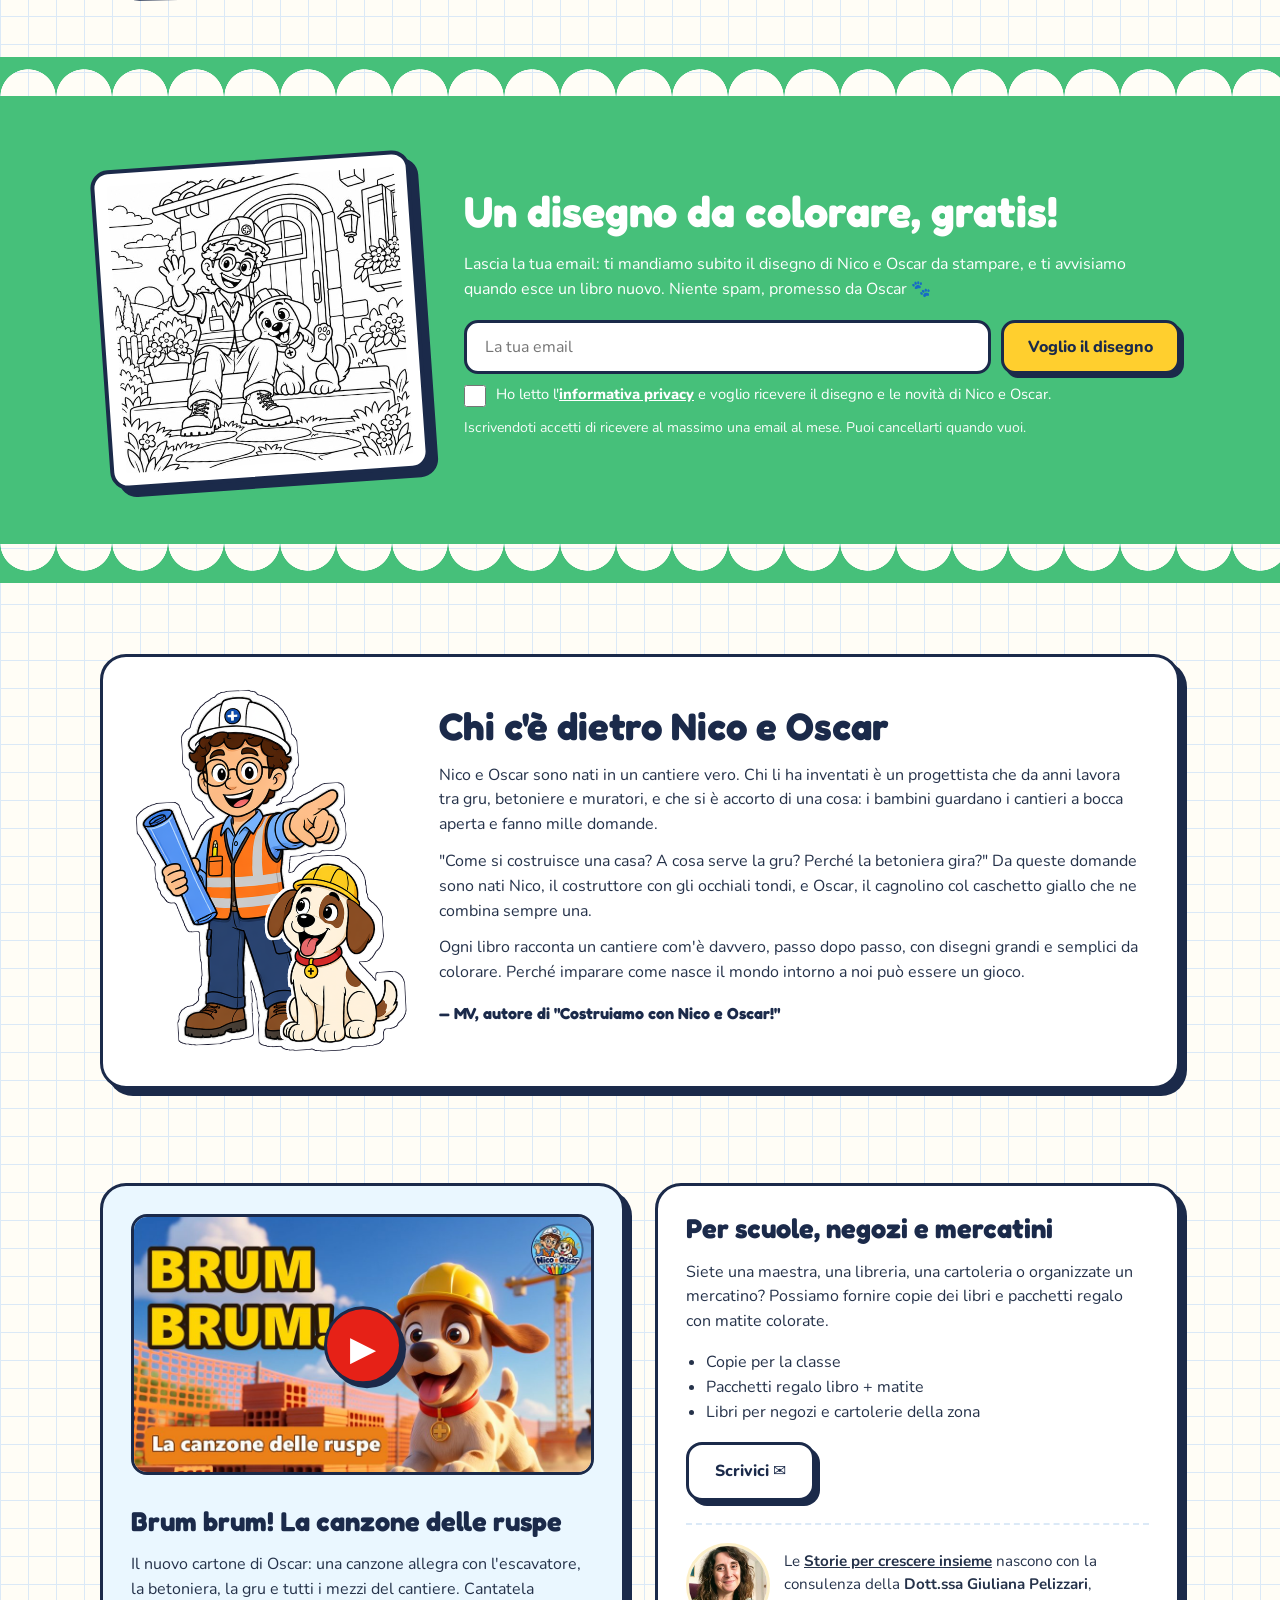
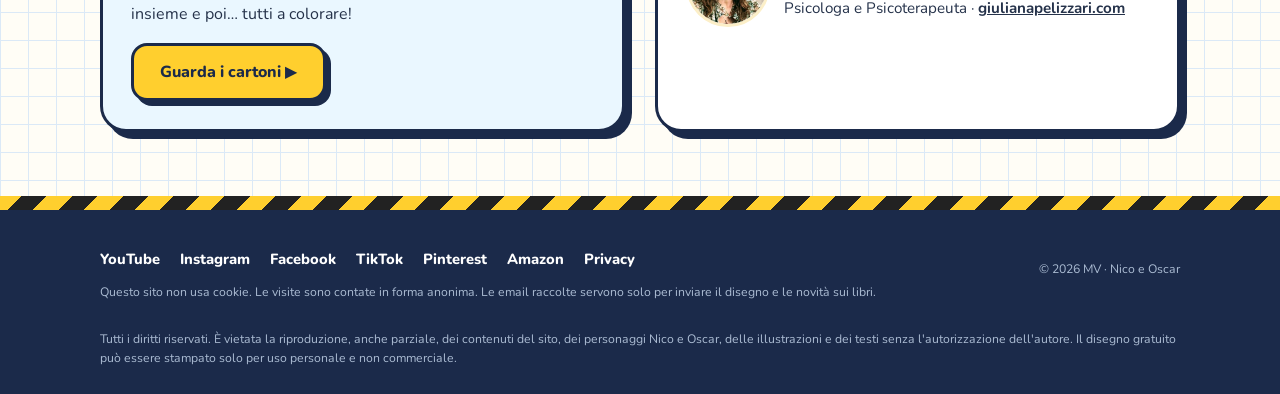
==== commit 341b56c1: "Home: consulenza della Dott.ssa Giuliana Pelizzari con foto e link al suo sito Co-Authored-By: Claud" ====
--- a/index.html
+++ b/index.html
@@ -290,6 +290,11 @@
       </ul>
       <!-- DA DECIDERE: indirizzo email del sito (es. info@nicoeoscar.it, da attivare col dominio) -->
       <a class="btn bianco" href="mailto:info@nicoeoscar.it?subject=Libri%20Nico%20e%20Oscar" data-t="s_btn">Scrivici ✉</a>
+      <!-- consulenza psicologica della collana Storie per crescere insieme -->
+      <div style="display:flex;gap:14px;align-items:center;margin-top:22px;padding-top:18px;border-top:2px dashed #dbe9f7">
+        <img src="img/scherzo/giuliana.jpg" alt="Dott.ssa Giuliana Pelizzari" style="width:84px;height:84px;border-radius:50%;object-fit:cover;flex:none;border:3px solid #fcefc8">
+        <p style="margin:0;font-size:.95rem">Le <a href="non-e-uno-scherzo/"><strong>Storie per crescere insieme</strong></a> nascono con la consulenza della <strong>Dott.ssa Giuliana Pelizzari</strong>, Psicologa e Psicoterapeuta · <a href="https://giulianapelizzari.com" target="_blank" rel="noopener"><strong>giulianapelizzari.com</strong></a></p>
+      </div>
     </div>
   </div>
 </section>
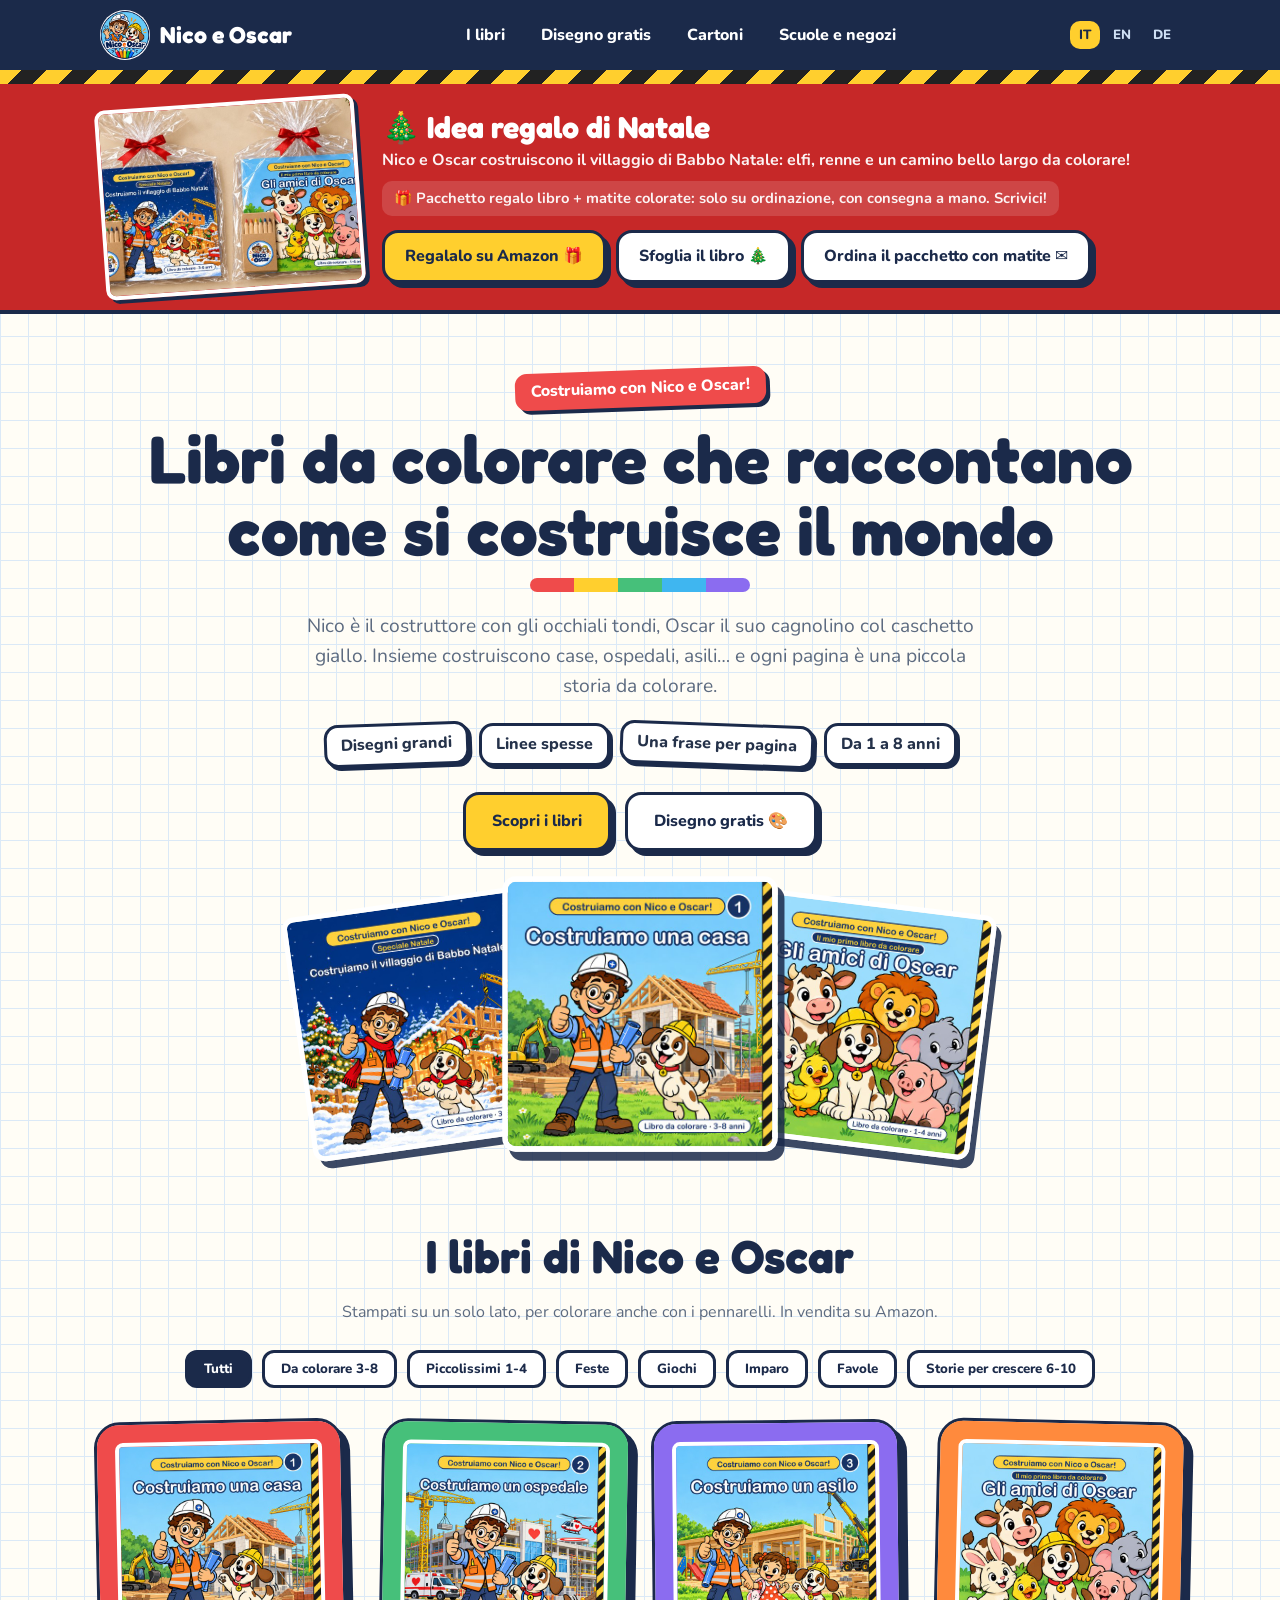
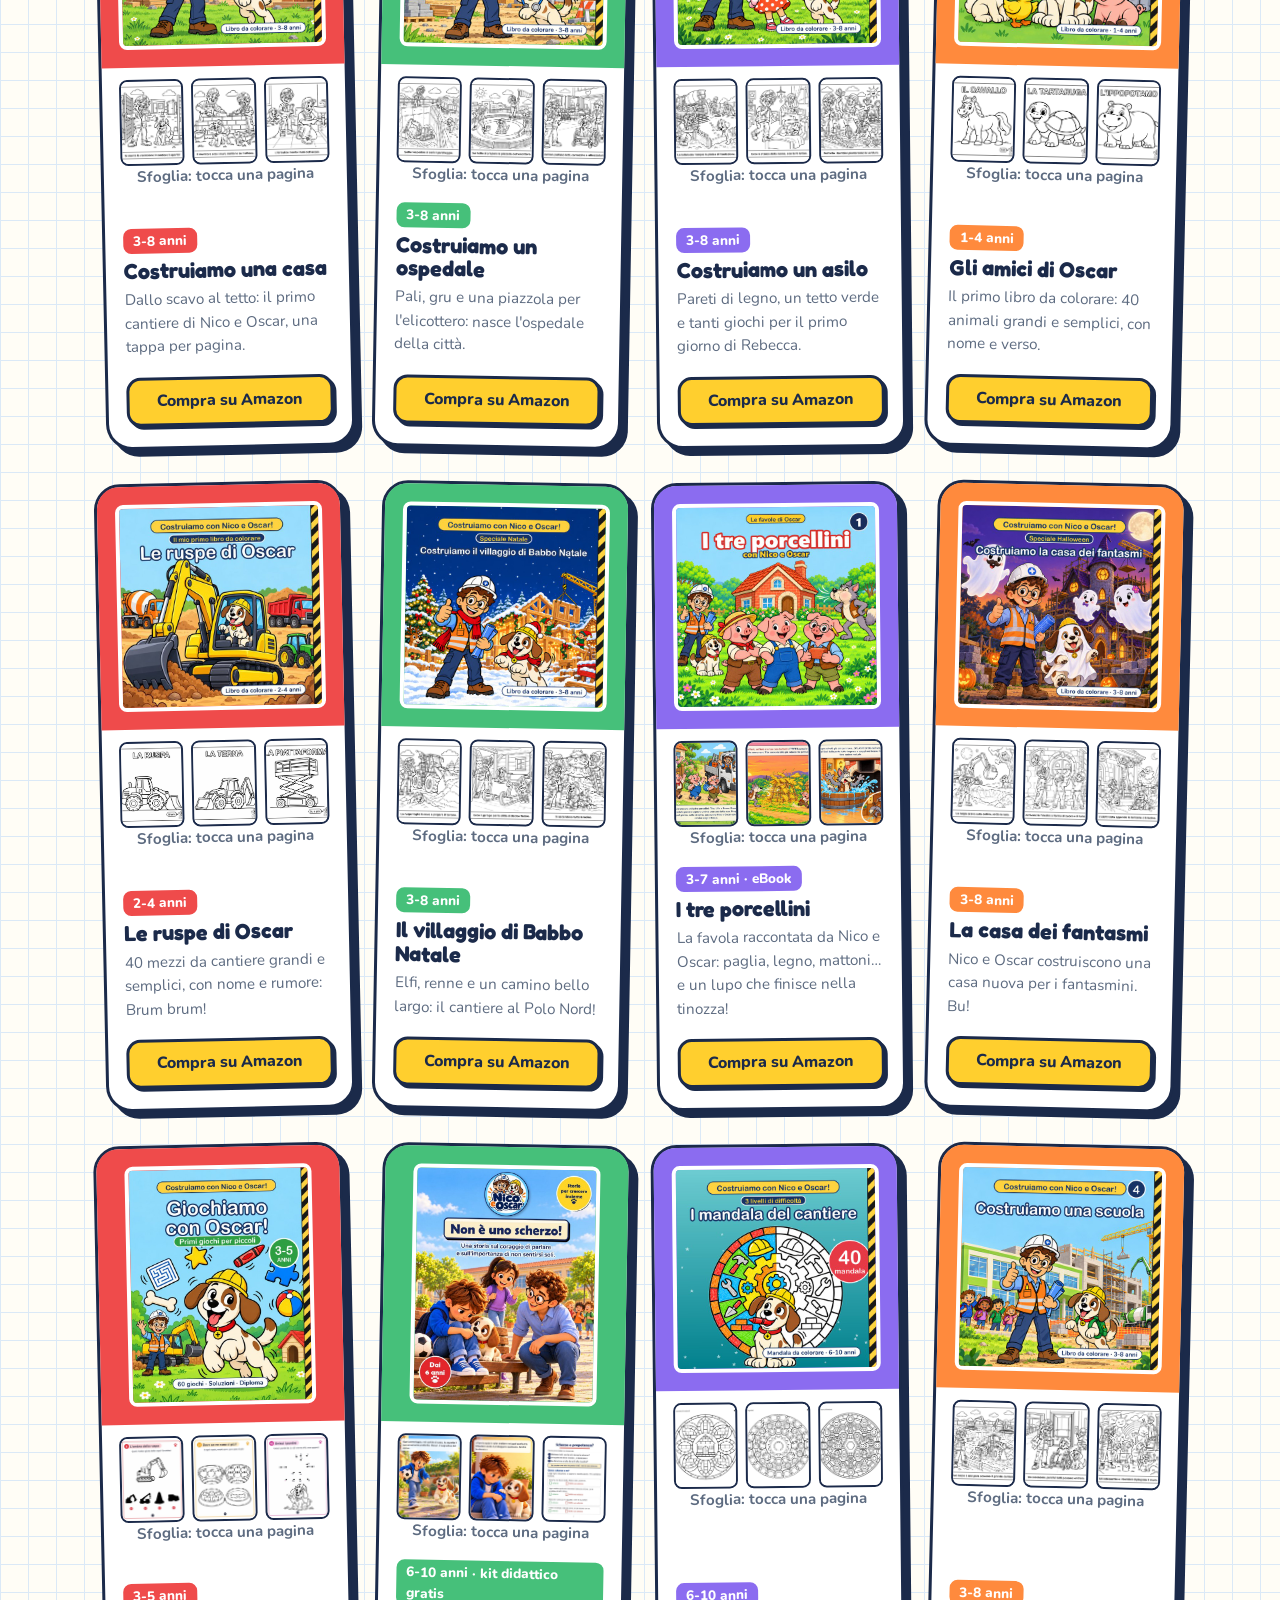
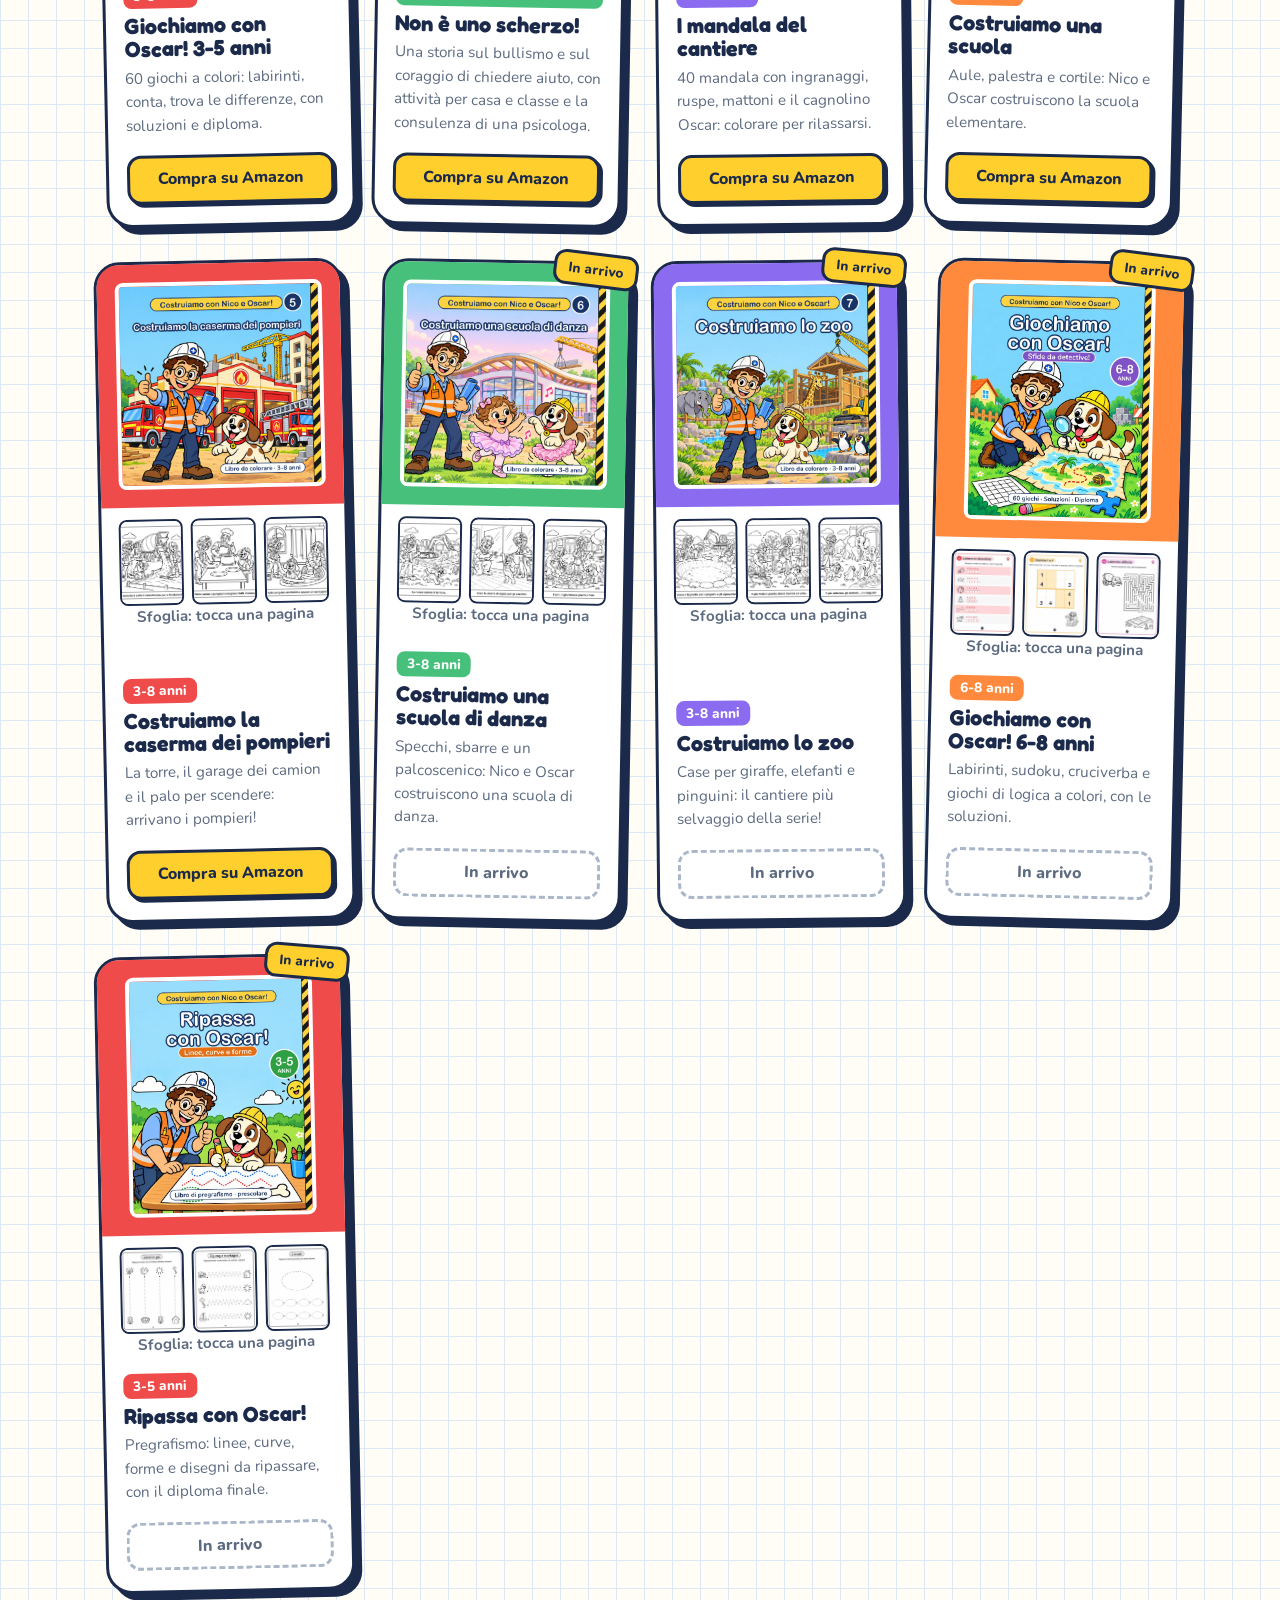
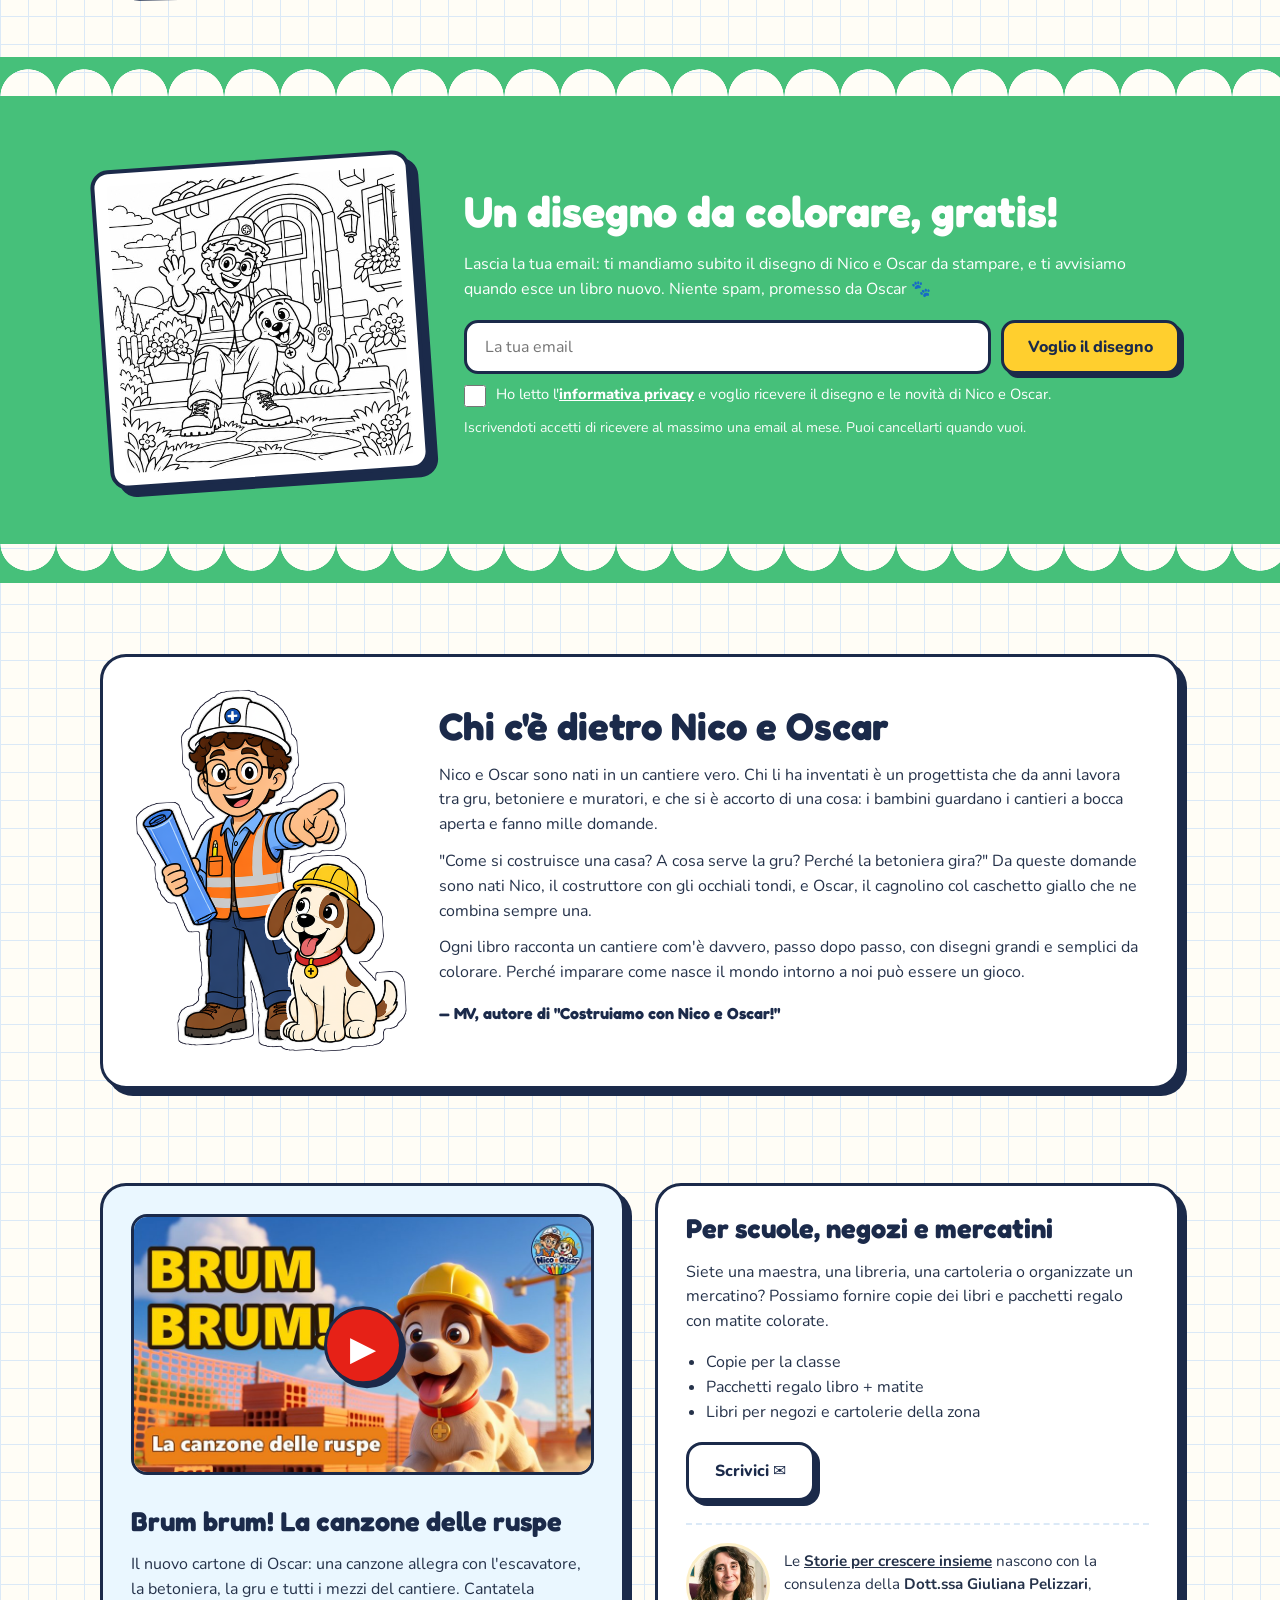
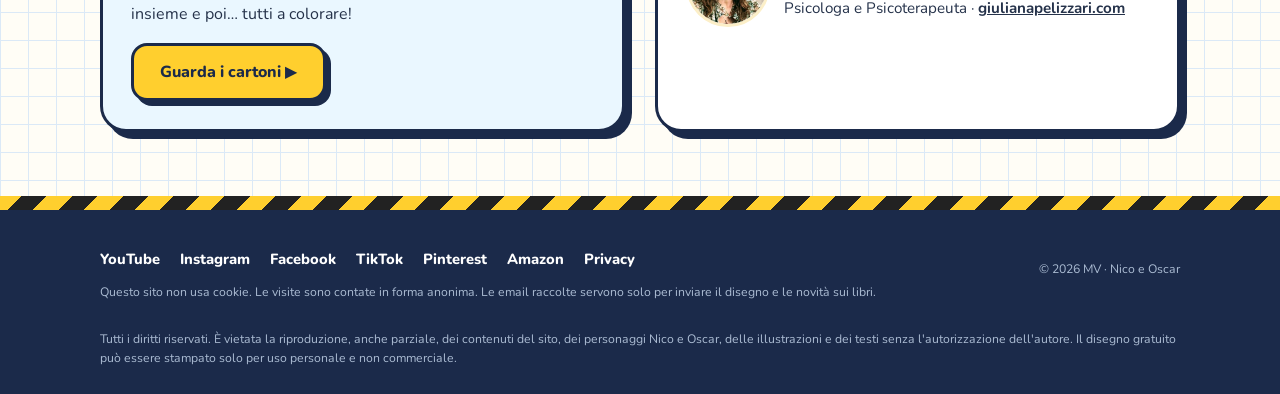
==== commit ded24326: "Caserma dei pompieri e Non è uno scherzo! online: link Amazon (B0HRS685K1, B0HRS85S81) Co-Authored-B" ====
--- a/index.html
+++ b/index.html
@@ -367,11 +367,11 @@
    eta:{it:"3-5 anni", en:"Ages 3-5", de:"3-5 Jahre"},
    txt:{it:"60 giochi a colori: labirinti, conta, trova le differenze, con soluzioni e diploma.", en:"60 color activities: mazes, counting, spot the difference, with answers and a diploma.", de:"60 bunte Spiele: Labyrinthe, Zählen, Fehlersuche, mit Lösungen und Urkunde."}, link:{it:"https://www.amazon.it/dp/B0HPZSWYFB"}},
 
-  {id:"scherzo", pagina:"non-e-uno-scherzo/", img:"img/scherzo.jpg", cat:"storie", stato:"presto",
+  {id:"scherzo", pagina:"non-e-uno-scherzo/", img:"img/scherzo.jpg", cat:"storie", stato:"online",
    tit:{it:"Non è uno scherzo!", en:"It's Not a Joke! (Italian)", de:"Das ist kein Spaß! (Italienisch)"},
    eta:{it:"6-10 anni · kit didattico gratis", en:"Ages 6-10 · free teaching kit", de:"6-10 Jahre · gratis Unterrichtsmaterial"},
    txt:{it:"Una storia sul bullismo e sul coraggio di chiedere aiuto, con attività per casa e classe e la consulenza di una psicologa.", en:"A story about bullying and the courage to ask for help, with activities for home and school.", de:"Eine Geschichte über Mobbing und den Mut, um Hilfe zu bitten, mit Aktivitäten für Zuhause und Schule."},
-   link:{}},
+   link:{it:"https://www.amazon.it/dp/B0HRS85S81"}},
   {id:"mandala", img:"img/mandala.jpg", cat:"colora", stato:"online",
    tit:{it:"I mandala del cantiere", en:"Construction Site Mandalas", de:"Baustellen-Mandalas"},
    eta:{it:"6-10 anni", en:"Ages 6-10", de:"6-10 Jahre"},
@@ -381,10 +381,10 @@
    tit:{it:"Costruiamo una scuola", en:"Let's Build a School", de:"Wir bauen eine Schule"},
    eta:{it:"3-8 anni", en:"Ages 3-8", de:"3-8 Jahre"},
    txt:{it:"Aule, palestra e cortile: Nico e Oscar costruiscono la scuola elementare.", en:"Classrooms, a gym and a playground: Nico and Oscar build the primary school.", de:"Klassenzimmer, Turnhalle und Schulhof: Nico und Oscar bauen die Grundschule."}, link:{it:"https://www.amazon.it/dp/B0HQZJXTF3"}},
-  {id:"pompieri", img:"img/pompieri.jpg", cat:"colora", stato:"presto",
+  {id:"pompieri", img:"img/pompieri.jpg", cat:"colora", stato:"online",
    tit:{it:"Costruiamo la caserma dei pompieri", en:"Let's Build a Fire Station", de:"Wir bauen eine Feuerwache"},
    eta:{it:"3-8 anni", en:"Ages 3-8", de:"3-8 Jahre"},
-   txt:{it:"La torre, il garage dei camion e il palo per scendere: arrivano i pompieri!", en:"The tower, the fire truck garage and the pole: here come the firefighters!", de:"Turm, Garage für die Löschfahrzeuge und die Rutschstange: Die Feuerwehr kommt!"}, link:{}},
+   txt:{it:"La torre, il garage dei camion e il palo per scendere: arrivano i pompieri!", en:"The tower, the fire truck garage and the pole: here come the firefighters!", de:"Turm, Garage für die Löschfahrzeuge und die Rutschstange: Die Feuerwehr kommt!"}, link:{it:"https://www.amazon.it/dp/B0HRS685K1"}},
   {id:"danza", img:"img/danza.jpg", cat:"colora", stato:"presto",
    tit:{it:"Costruiamo una scuola di danza", en:"Let's Build a Dance School", de:"Wir bauen eine Tanzschule"},
    eta:{it:"3-8 anni", en:"Ages 3-8", de:"3-8 Jahre"},
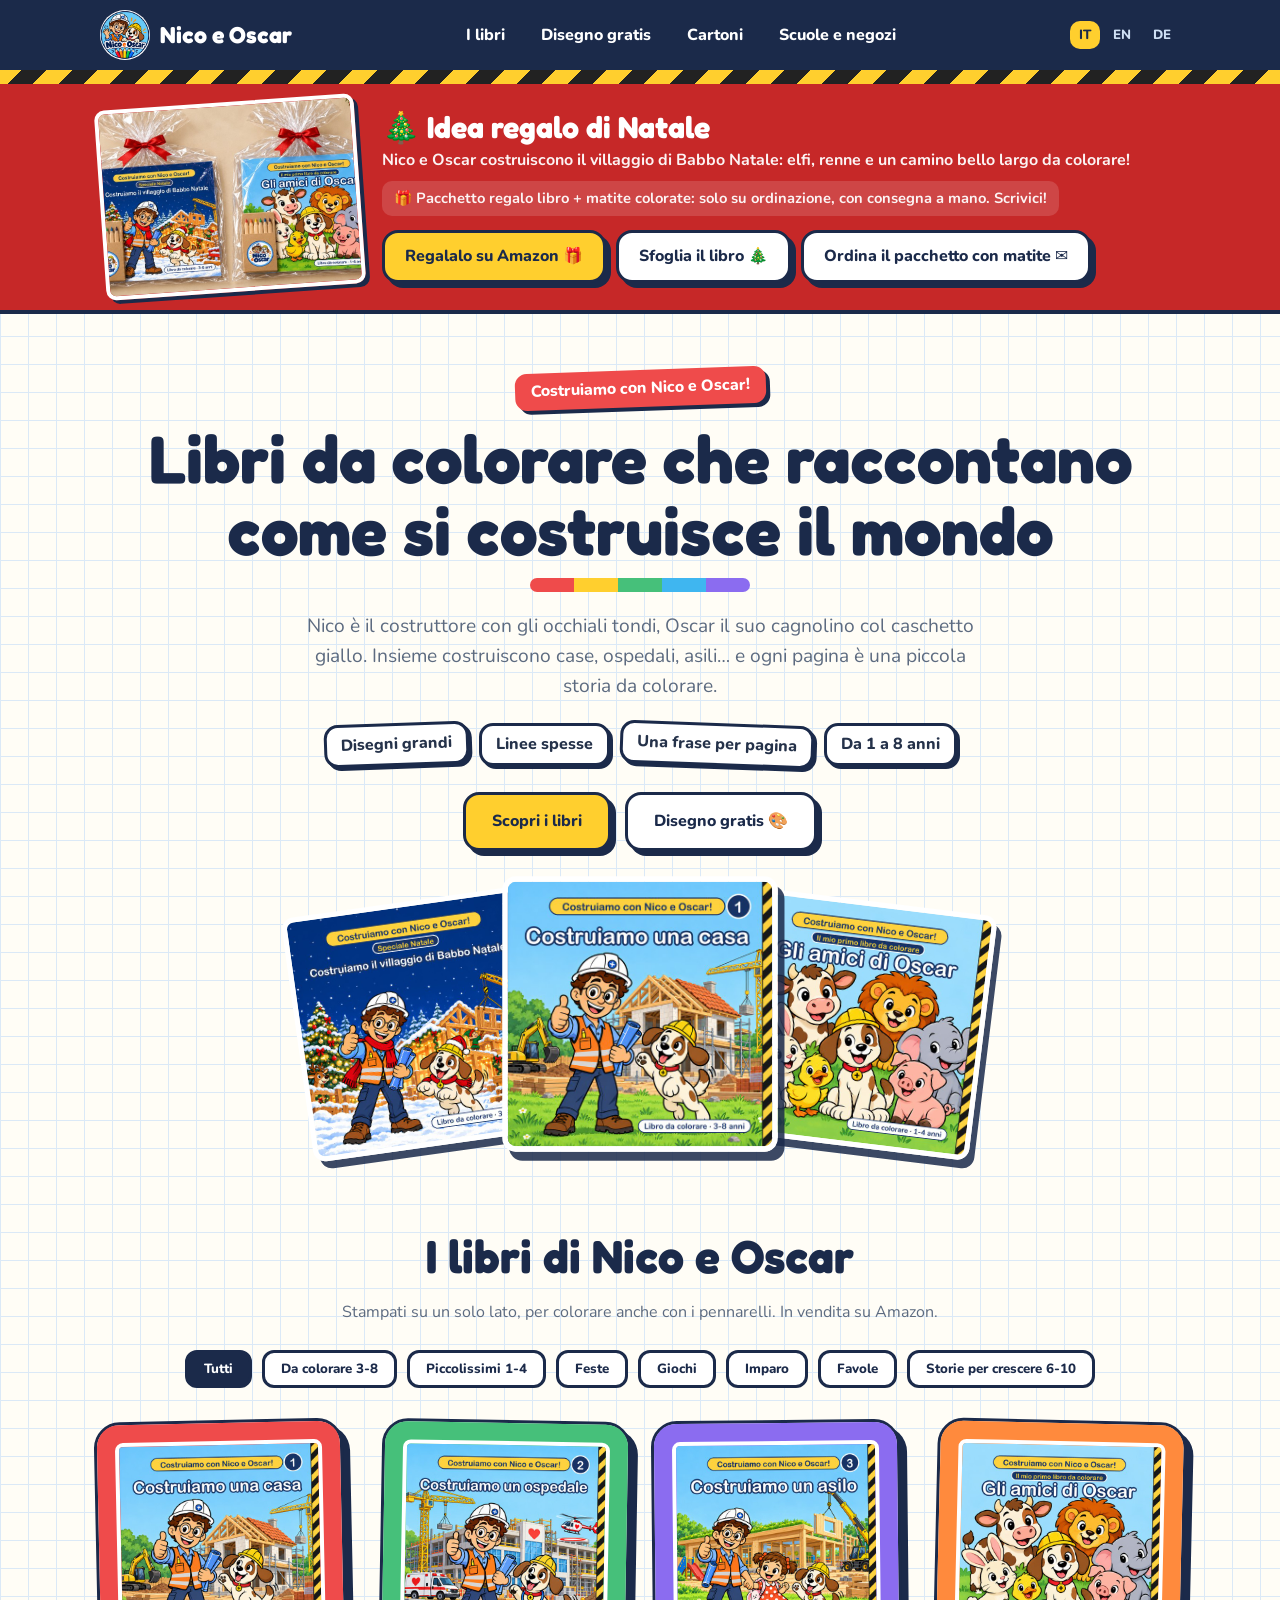
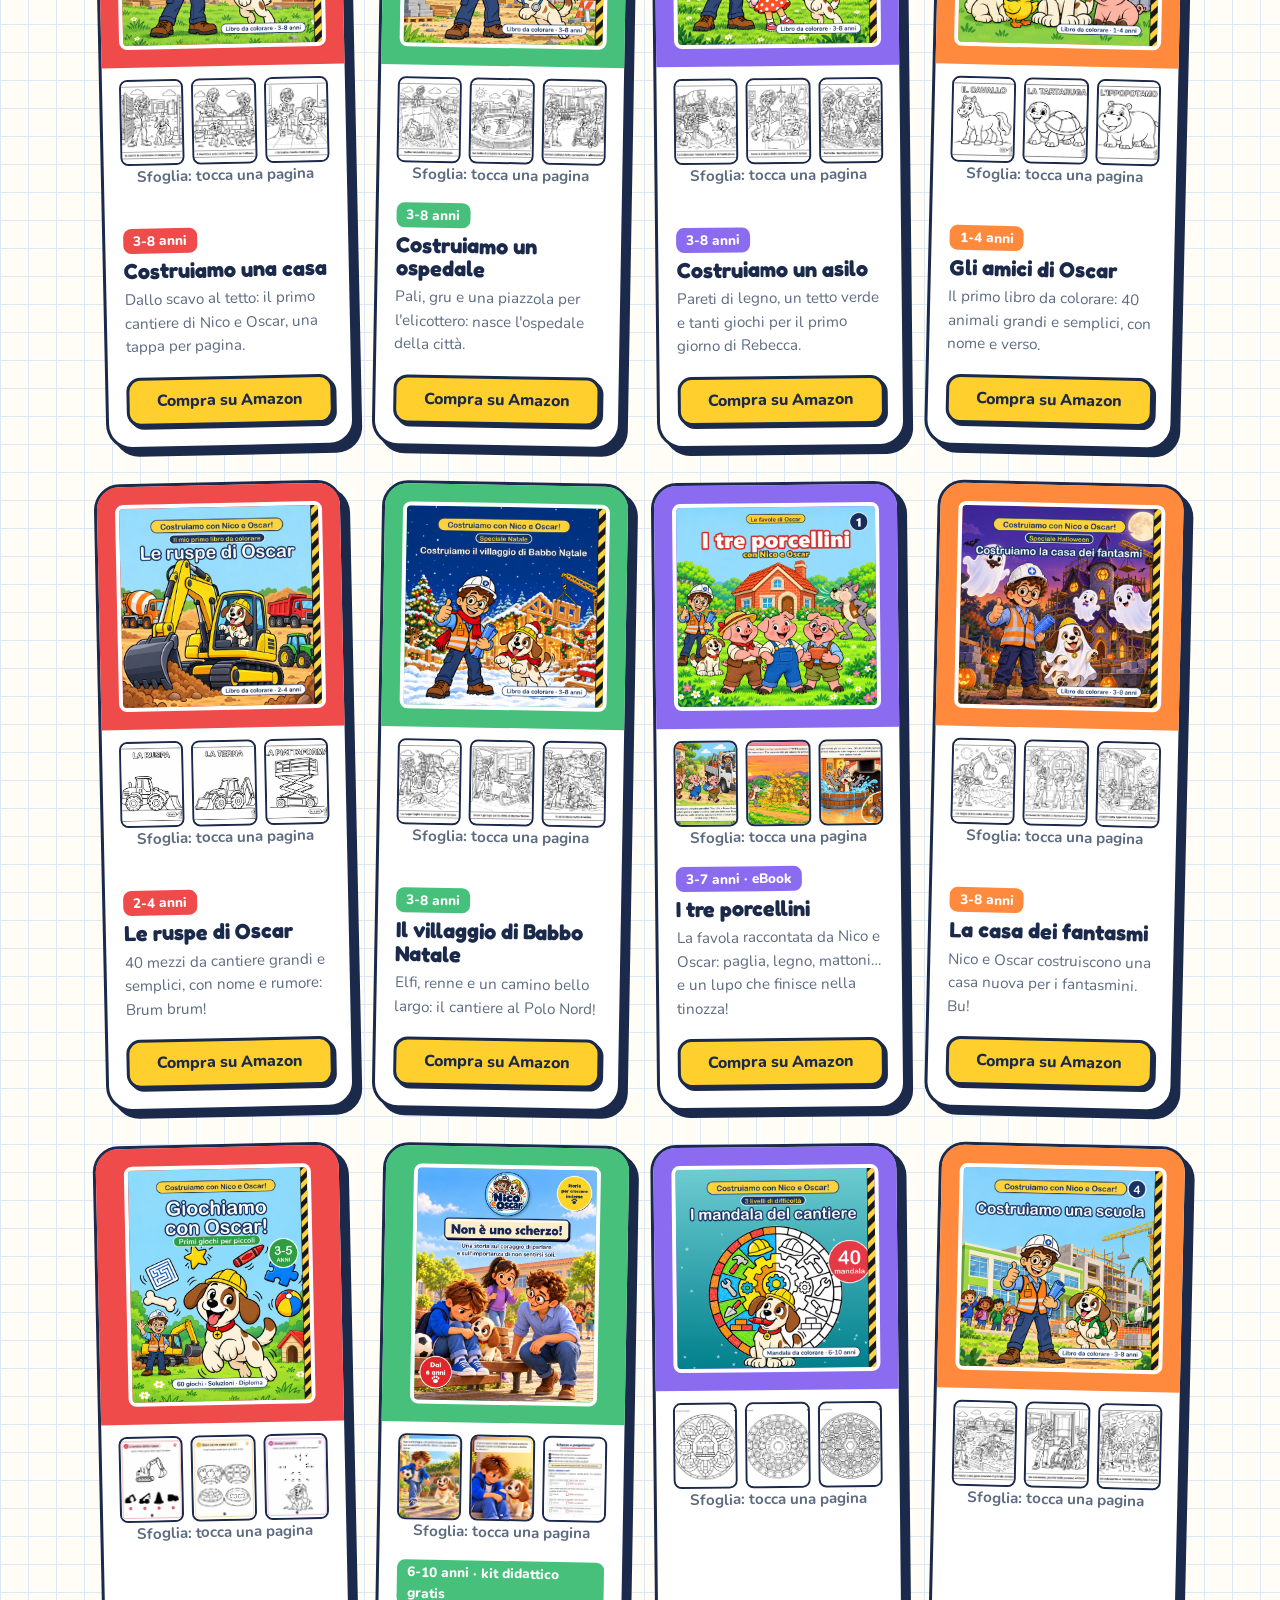
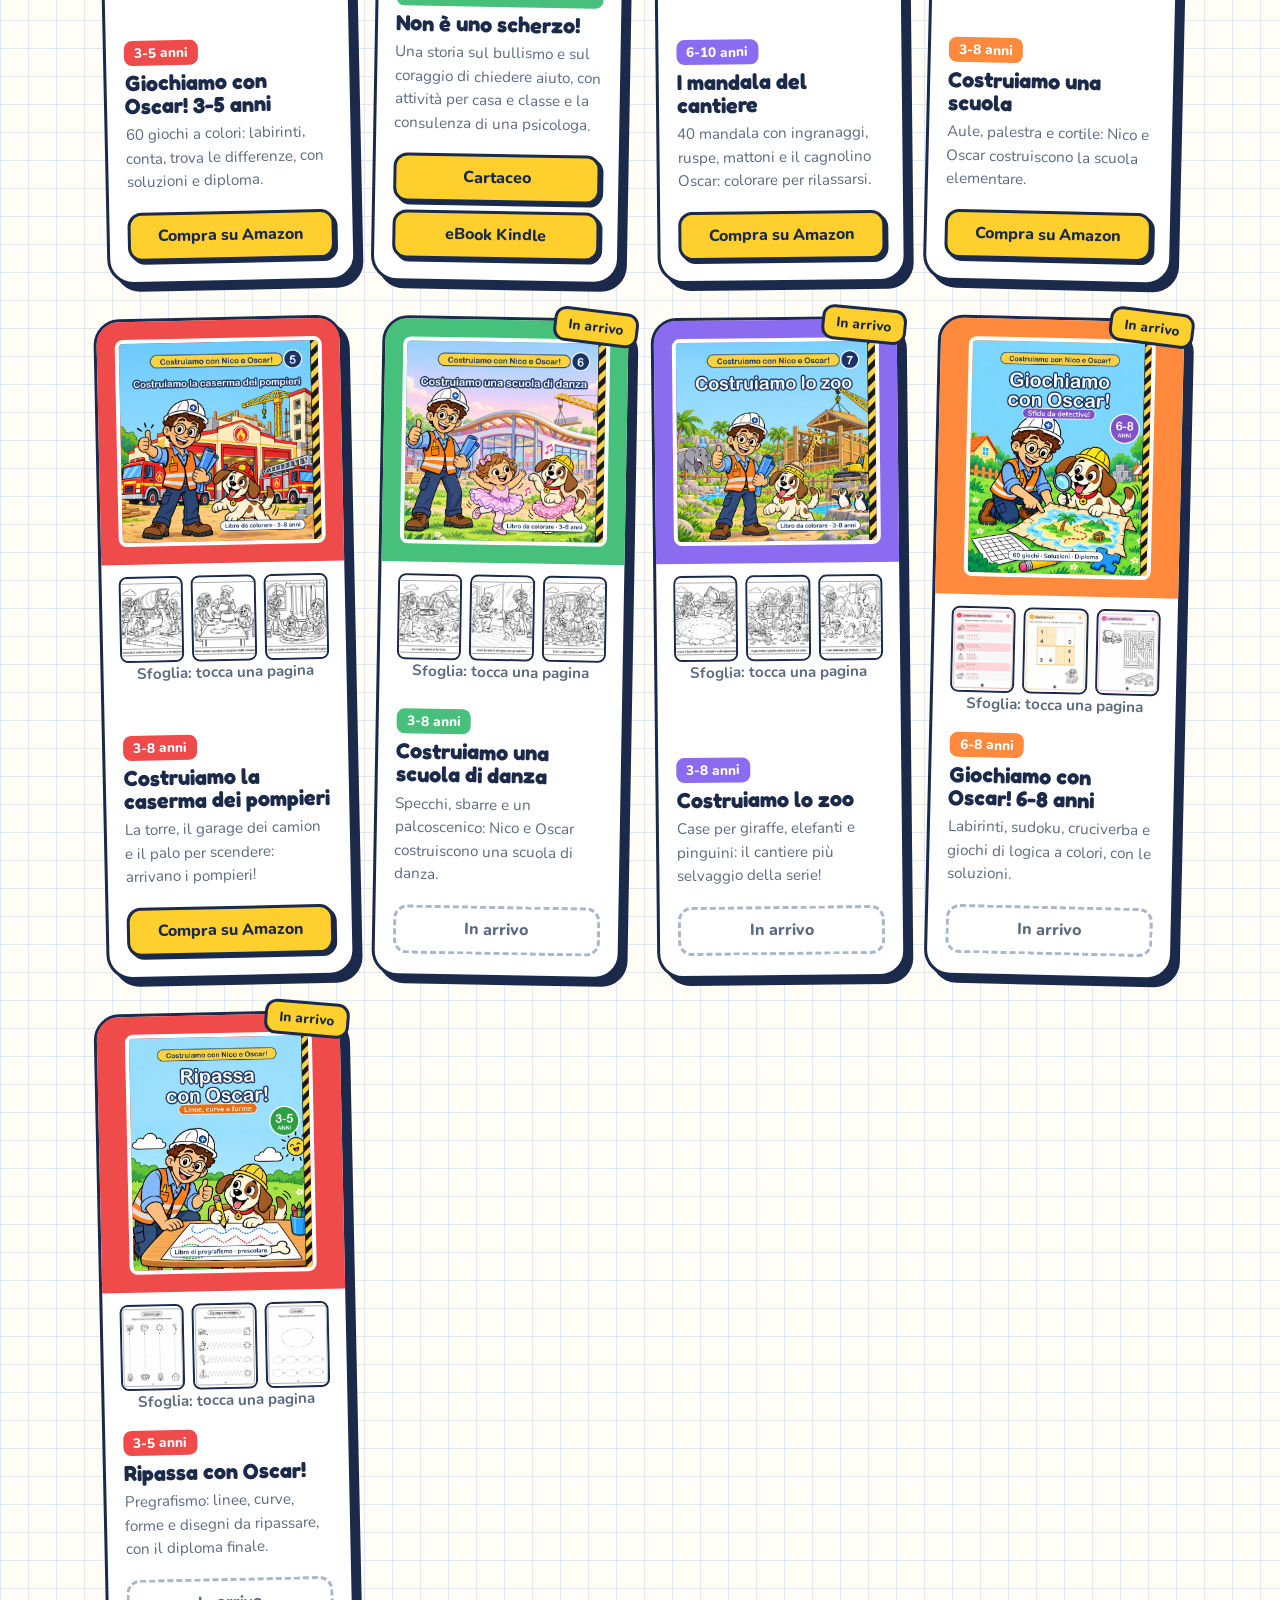
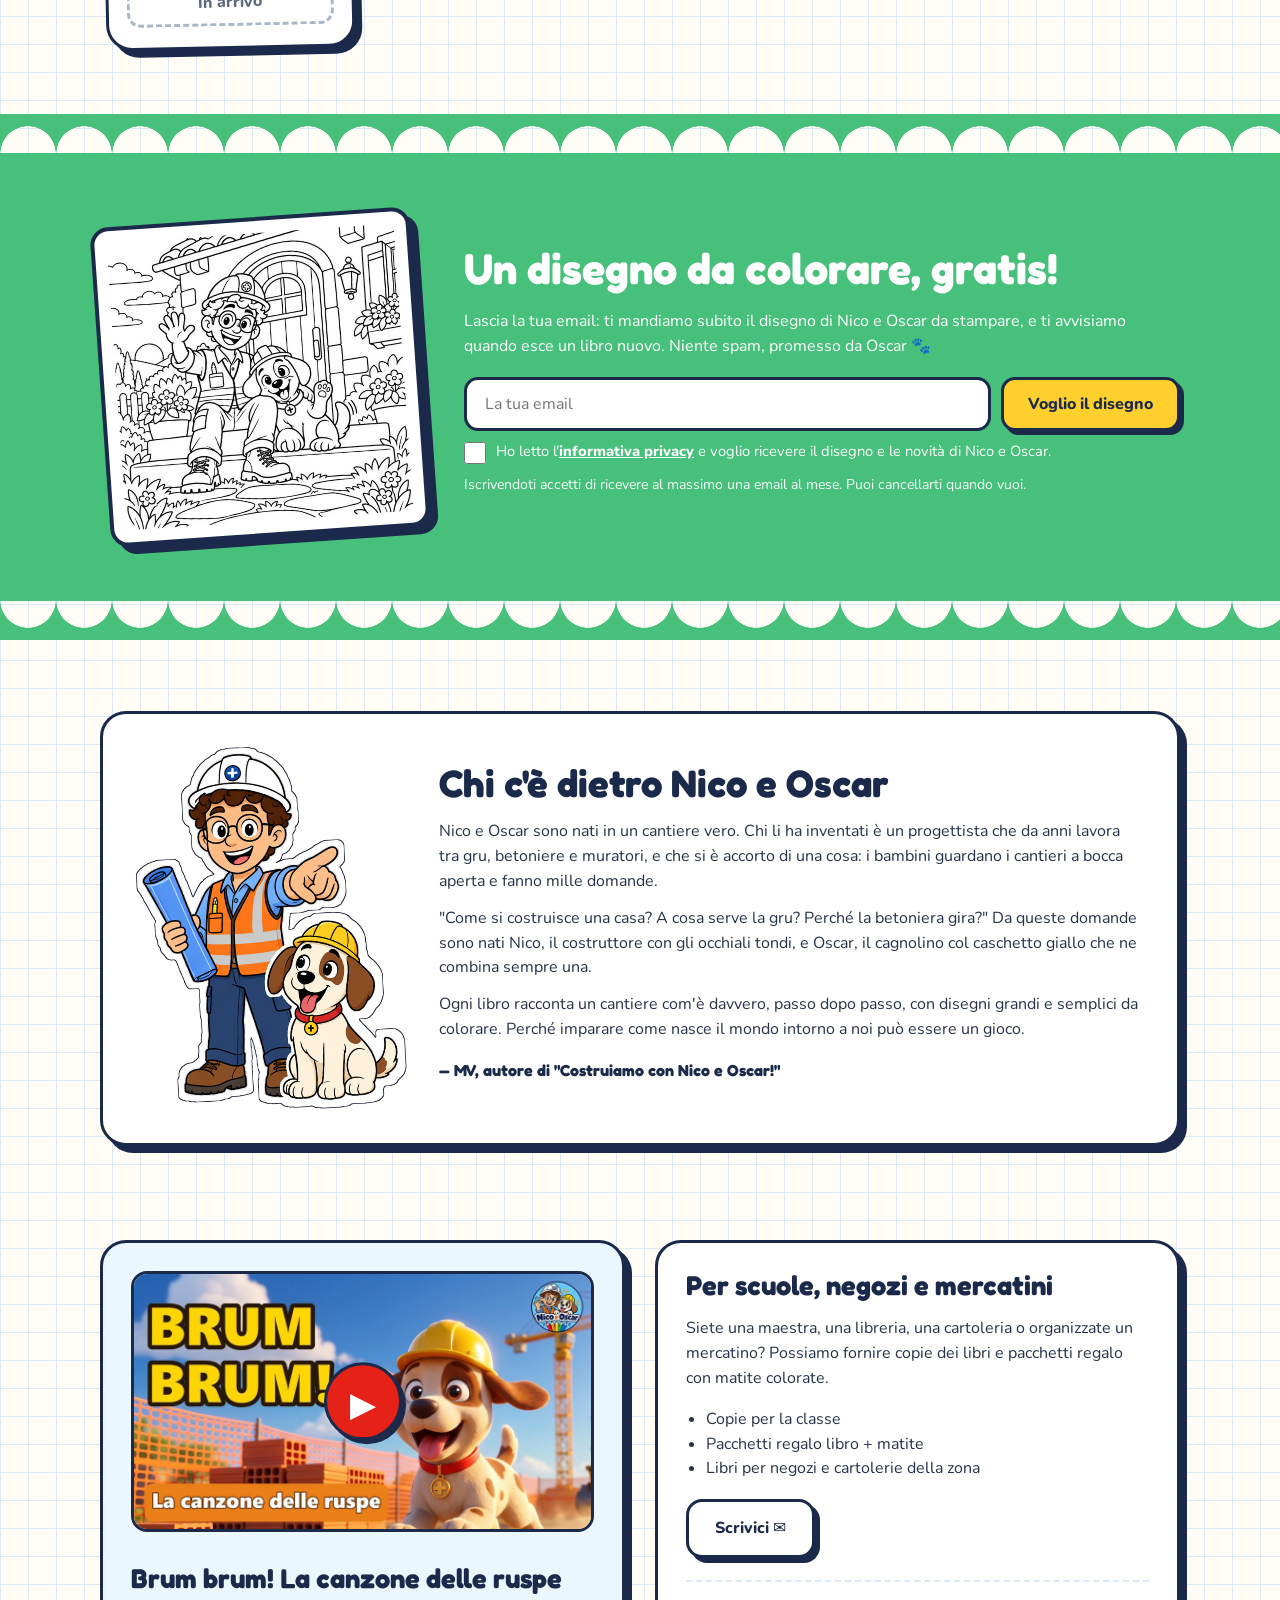
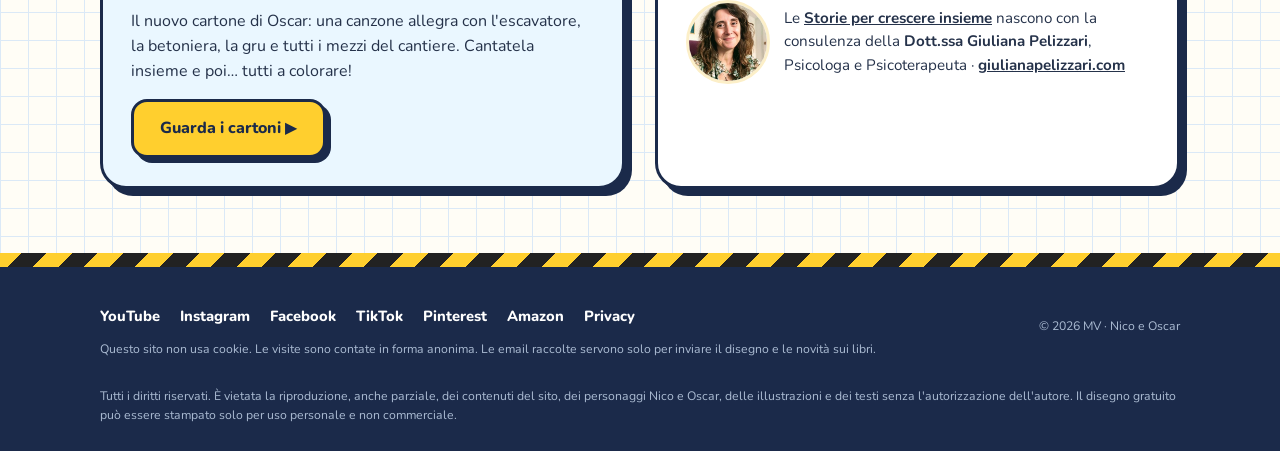
==== commit ada13cc4: "Catalogo: pulsanti Cartaceo/Kindle quando il libro ha anche l'eBook (Non è uno scherzo!) Co-Authored" ====
--- a/index.html
+++ b/index.html
@@ -320,7 +320,7 @@
 <div id="zoom" role="dialog" aria-modal="true"><button class="x" aria-label="Chiudi">×</button><button class="nav prev" aria-label="Precedente">‹</button><img alt=""><button class="nav next" aria-label="Successiva">›</button></div>
 
 <script>
-/* Libri: per aggiungerne uno basta una riga qui. stato: "online" oppure "presto". */
+/* Libri: per aggiungerne uno basta una riga qui. stato: "online" oppure "presto". Se c'è anche l'eBook: kindle:{it:"https://www.amazon.it/dp/ASIN"} → due pulsanti Cartaceo/Kindle. */
 const LIBRI = [
   {id:"casa", img:"img/casa.jpg", cat:"colora", stato:"online",
    tit:{it:"Costruiamo una casa", en:"Let's Build a House", de:"Wir bauen ein Haus"},
@@ -371,7 +371,7 @@
    tit:{it:"Non è uno scherzo!", en:"It's Not a Joke! (Italian)", de:"Das ist kein Spaß! (Italienisch)"},
    eta:{it:"6-10 anni · kit didattico gratis", en:"Ages 6-10 · free teaching kit", de:"6-10 Jahre · gratis Unterrichtsmaterial"},
    txt:{it:"Una storia sul bullismo e sul coraggio di chiedere aiuto, con attività per casa e classe e la consulenza di una psicologa.", en:"A story about bullying and the courage to ask for help, with activities for home and school.", de:"Eine Geschichte über Mobbing und den Mut, um Hilfe zu bitten, mit Aktivitäten für Zuhause und Schule."},
-   link:{it:"https://www.amazon.it/dp/B0HRS85S81"}},
+   link:{it:"https://www.amazon.it/dp/B0HRS85S81"}, kindle:{it:"https://www.amazon.it/dp/B0HRRQXJXV"}},
   {id:"mandala", img:"img/mandala.jpg", cat:"colora", stato:"online",
    tit:{it:"I mandala del cantiere", en:"Construction Site Mandalas", de:"Baustellen-Mandalas"},
    eta:{it:"6-10 anni", en:"Ages 6-10", de:"6-10 Jahre"},
@@ -417,7 +417,7 @@
     gr_cons:"I have read the <a href=\"privacy.html\" target=\"_blank\">privacy policy</a> and want to receive the free page and Nico & Oscar news.",
     gr_ok:"Thank you! Your page is downloading. We also sent you an email with the link, so you can download it again anytime.",
     err_mail:"Please enter a valid email address.",err_cons:"Please tick the privacy box.",
-    chi_tit:"Who is behind Nico & Oscar",chi_p1:"Nico and Oscar were born on a real building site. Their creator is a building designer who has spent years among cranes, cement mixers and bricklayers, and noticed one thing: children stare at building sites in amazement and ask a thousand questions.",chi_p2:"\"How do you build a house? What is a crane for? Why does the cement mixer spin?\" Those questions gave birth to Nico, the builder with round glasses, and Oscar, the puppy in a yellow hard hat who is always up to something.",chi_p3:"Every book tells the story of a real building site, step by step, with big and simple pictures to color. Because learning how the world around us is built can be a game.",chi_firma:"— MV, author of \"Let's Build with Nico & Oscar!\"",nat_tit:"🎄 A Christmas gift idea",nat_txt:"Nico and Oscar build Santa's village: elves, reindeer and a nice wide chimney to color!",nat_btn:"Gift it on Amazon 🎁",nat_sfoglia:"Look inside 🎄",nat_pac:"Order the gift pack ✉",nat_nota:"🎁 Gift pack book + colored pencils: on request only, hand delivered locally. Write to us!",buy:"Buy on Amazon",soon:"Coming soon",nolg:"Coming soon in English",dentro:"Look inside: tap a page",
+    chi_tit:"Who is behind Nico & Oscar",chi_p1:"Nico and Oscar were born on a real building site. Their creator is a building designer who has spent years among cranes, cement mixers and bricklayers, and noticed one thing: children stare at building sites in amazement and ask a thousand questions.",chi_p2:"\"How do you build a house? What is a crane for? Why does the cement mixer spin?\" Those questions gave birth to Nico, the builder with round glasses, and Oscar, the puppy in a yellow hard hat who is always up to something.",chi_p3:"Every book tells the story of a real building site, step by step, with big and simple pictures to color. Because learning how the world around us is built can be a game.",chi_firma:"— MV, author of \"Let's Build with Nico & Oscar!\"",nat_tit:"🎄 A Christmas gift idea",nat_txt:"Nico and Oscar build Santa's village: elves, reindeer and a nice wide chimney to color!",nat_btn:"Gift it on Amazon 🎁",nat_sfoglia:"Look inside 🎄",nat_pac:"Order the gift pack ✉",nat_nota:"🎁 Gift pack book + colored pencils: on request only, hand delivered locally. Write to us!",buy:"Buy on Amazon",carta:"Paperback",kindle:"Kindle eBook",soon:"Coming soon",nolg:"Coming soon in English",dentro:"Look inside: tap a page",
     f_diritti:"All rights reserved. No part of this website, including the characters Nico and Oscar, illustrations and texts, may be reproduced without the author's permission. The free coloring page may be printed for personal, non-commercial use only."},
   de:{nav_libri:"Bücher",nav_gratis:"Gratis-Bild",nav_video:"Zeichentrick",nav_scuole:"Schulen & Läden",hero_tag:"Wir bauen mit Nico & Oscar!",
     hero_tit:"Malbücher, die zeigen, wie die Welt gebaut wird",hero_txt:"Nico ist der Bauarbeiter mit der runden Brille, Oscar sein Hund mit dem gelben Helm. Zusammen bauen sie Häuser, Krankenhäuser, Kindergärten… und jede Seite ist eine kleine Geschichte zum Ausmalen.",
@@ -431,9 +431,9 @@
     gr_cons:"Ich habe die <a href=\"privacy.html\" target=\"_blank\">Datenschutzerklärung</a> gelesen und möchte das Malbild und Neuigkeiten von Nico & Oscar erhalten.",
     gr_ok:"Danke! Dein Bild wird heruntergeladen. Wir haben dir auch eine E-Mail mit dem Link geschickt.",
     err_mail:"Bitte gib eine gültige E-Mail-Adresse ein.",err_cons:"Bitte bestätige den Datenschutz-Hinweis.",
-    chi_tit:"Wer hinter Nico & Oscar steckt",chi_p1:"Nico und Oscar sind auf einer echten Baustelle entstanden. Ihr Erfinder ist Bauplaner und arbeitet seit Jahren zwischen Kränen, Betonmischern und Maurern. Dabei ist ihm etwas aufgefallen: Kinder bestaunen Baustellen mit offenem Mund und stellen tausend Fragen.",chi_p2:"\"Wie baut man ein Haus? Wozu ist der Kran da? Warum dreht sich der Betonmischer?\" Aus diesen Fragen sind Nico, der Bauarbeiter mit der runden Brille, und Oscar, der Hund mit dem gelben Helm, entstanden.",chi_p3:"Jedes Buch erzählt eine echte Baustelle, Schritt für Schritt, mit großen und einfachen Bildern zum Ausmalen. Denn zu lernen, wie die Welt um uns herum entsteht, kann ein Spiel sein.",chi_firma:"— MV, Autor von \"Wir bauen mit Nico & Oscar!\"",nat_tit:"🎄 Geschenkidee zu Weihnachten",nat_txt:"Nico und Oscar bauen das Weihnachtsdorf: Wichtel, Rentiere und ein breiter Kamin zum Ausmalen!",nat_btn:"Bei Amazon verschenken 🎁",nat_sfoglia:"Blick ins Buch 🎄",nat_pac:"Geschenkset bestellen ✉",nat_nota:"🎁 Geschenkset Buch + Buntstifte: nur auf Bestellung, persönliche Übergabe vor Ort. Schreib uns!",buy:"Bei Amazon kaufen",soon:"Bald erhältlich",nolg:"Bald auf Deutsch",dentro:"Blick ins Buch: Seite antippen",
+    chi_tit:"Wer hinter Nico & Oscar steckt",chi_p1:"Nico und Oscar sind auf einer echten Baustelle entstanden. Ihr Erfinder ist Bauplaner und arbeitet seit Jahren zwischen Kränen, Betonmischern und Maurern. Dabei ist ihm etwas aufgefallen: Kinder bestaunen Baustellen mit offenem Mund und stellen tausend Fragen.",chi_p2:"\"Wie baut man ein Haus? Wozu ist der Kran da? Warum dreht sich der Betonmischer?\" Aus diesen Fragen sind Nico, der Bauarbeiter mit der runden Brille, und Oscar, der Hund mit dem gelben Helm, entstanden.",chi_p3:"Jedes Buch erzählt eine echte Baustelle, Schritt für Schritt, mit großen und einfachen Bildern zum Ausmalen. Denn zu lernen, wie die Welt um uns herum entsteht, kann ein Spiel sein.",chi_firma:"— MV, Autor von \"Wir bauen mit Nico & Oscar!\"",nat_tit:"🎄 Geschenkidee zu Weihnachten",nat_txt:"Nico und Oscar bauen das Weihnachtsdorf: Wichtel, Rentiere und ein breiter Kamin zum Ausmalen!",nat_btn:"Bei Amazon verschenken 🎁",nat_sfoglia:"Blick ins Buch 🎄",nat_pac:"Geschenkset bestellen ✉",nat_nota:"🎁 Geschenkset Buch + Buntstifte: nur auf Bestellung, persönliche Übergabe vor Ort. Schreib uns!",buy:"Bei Amazon kaufen",carta:"Taschenbuch",kindle:"Kindle-eBook",soon:"Bald erhältlich",nolg:"Bald auf Deutsch",dentro:"Blick ins Buch: Seite antippen",
     f_diritti:"Alle Rechte vorbehalten. Die Vervielfältigung der Inhalte dieser Website, der Figuren Nico und Oscar, der Illustrationen und Texte – auch auszugsweise – ist ohne Zustimmung des Autors untersagt. Das Gratis-Malbild darf nur für den privaten, nicht kommerziellen Gebrauch ausgedruckt werden."},
-  it:{buy:"Compra su Amazon",soon:"In arrivo",nolg:"",dentro:"Sfoglia: tocca una pagina",err_mail:"Scrivi un indirizzo email valido.",err_cons:"Spunta la casella della privacy."}
+  it:{buy:"Compra su Amazon",carta:"Cartaceo",kindle:"eBook Kindle",soon:"In arrivo",nolg:"",dentro:"Sfoglia: tocca una pagina",err_mail:"Scrivi un indirizzo email valido.",err_cons:"Spunta la casella della privacy."}
 };
 const IT_TXT = {};
 document.querySelectorAll("[data-t]").forEach(e => IT_TXT[e.dataset.t] = e.innerHTML);
@@ -457,6 +457,7 @@
     const url = l.link[lg] || (lg === "de" ? null : null);
     let compra;
     if (l.stato === "presto") compra = `<span>${testo("soon")}</span>`;
+    else if (url && l.kindle && l.kindle[lg]) compra = `<a href="${url}" target="_blank" rel="noopener">${testo("carta")}</a><a href="${l.kindle[lg]}" target="_blank" rel="noopener">${testo("kindle")}</a>`;
     else if (url) compra = `<a href="${url}" target="_blank" rel="noopener">${testo("buy")}</a>`;
     else if (l.link.it) compra = `<span>${testo("nolg")}</span><a href="${l.link.it}" target="_blank" rel="noopener">Amazon.it</a>`;
     else compra = `<span>${testo("soon")}</span>`;
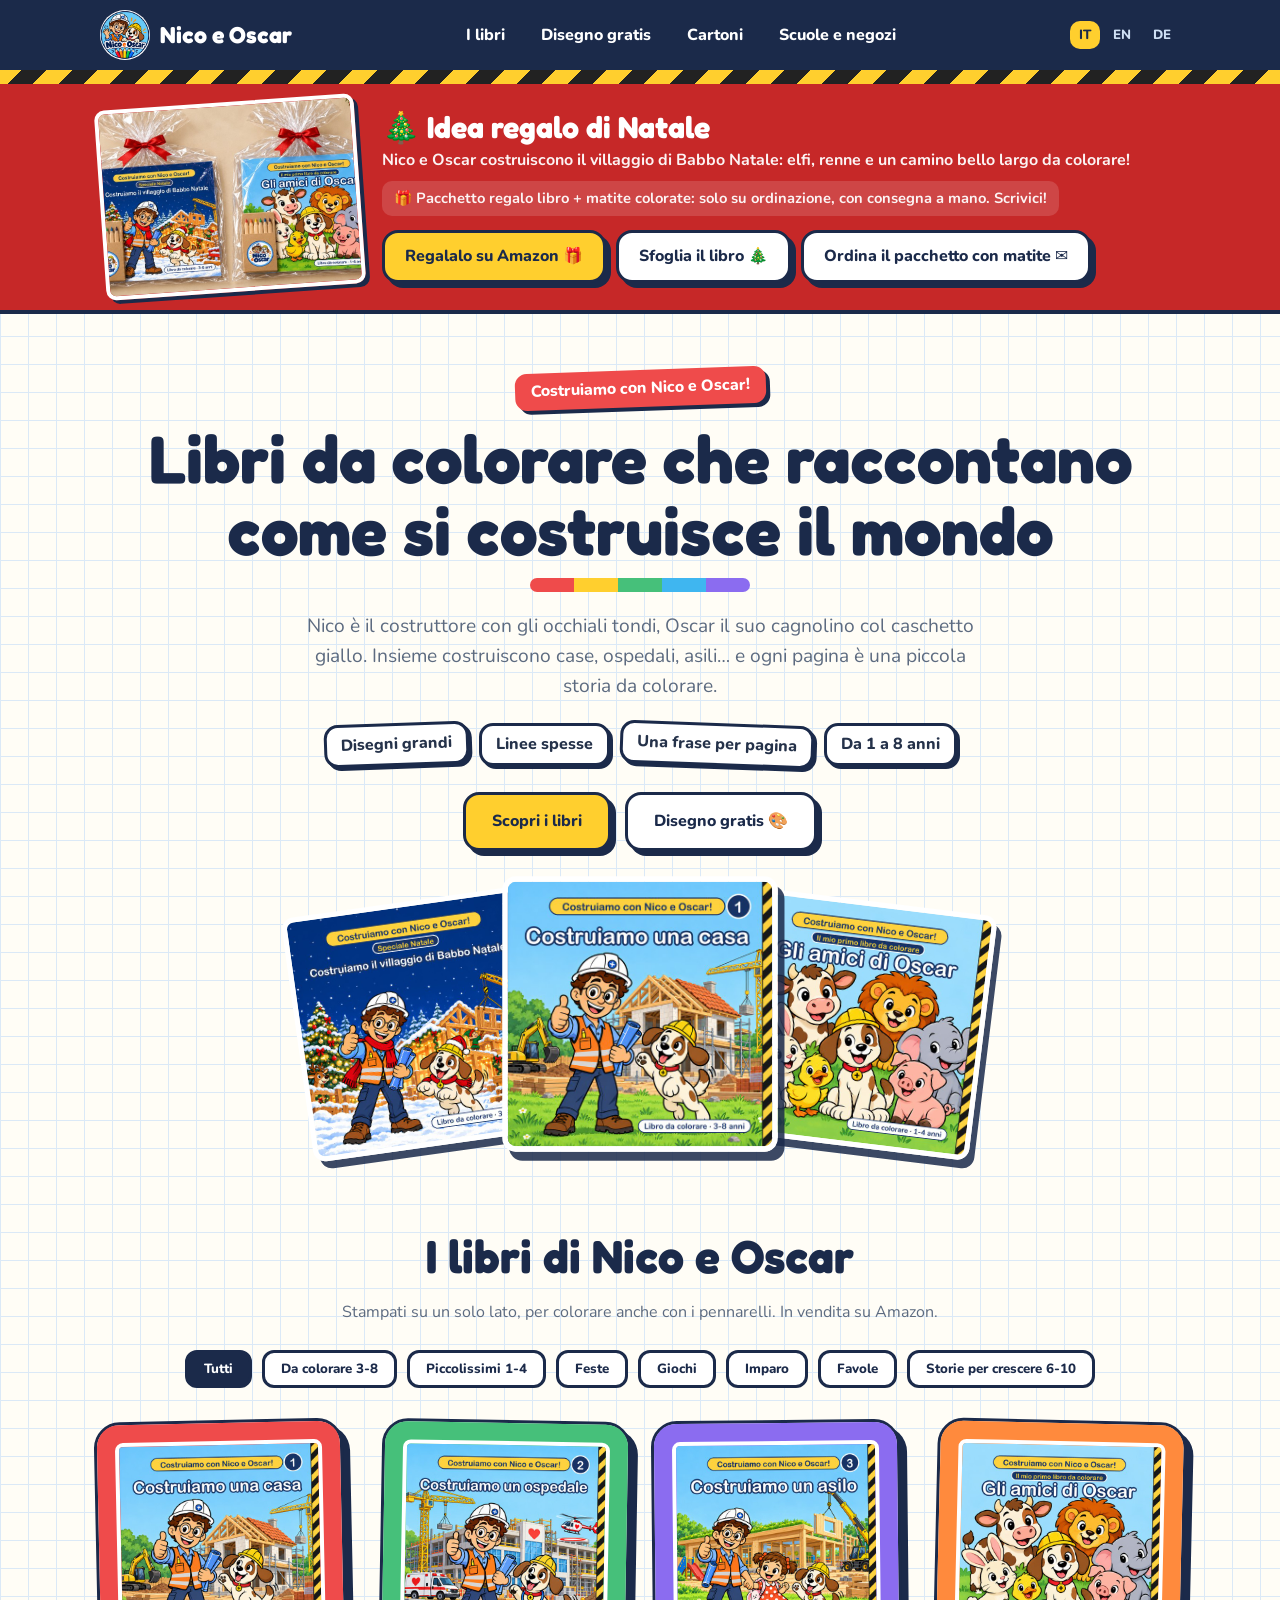
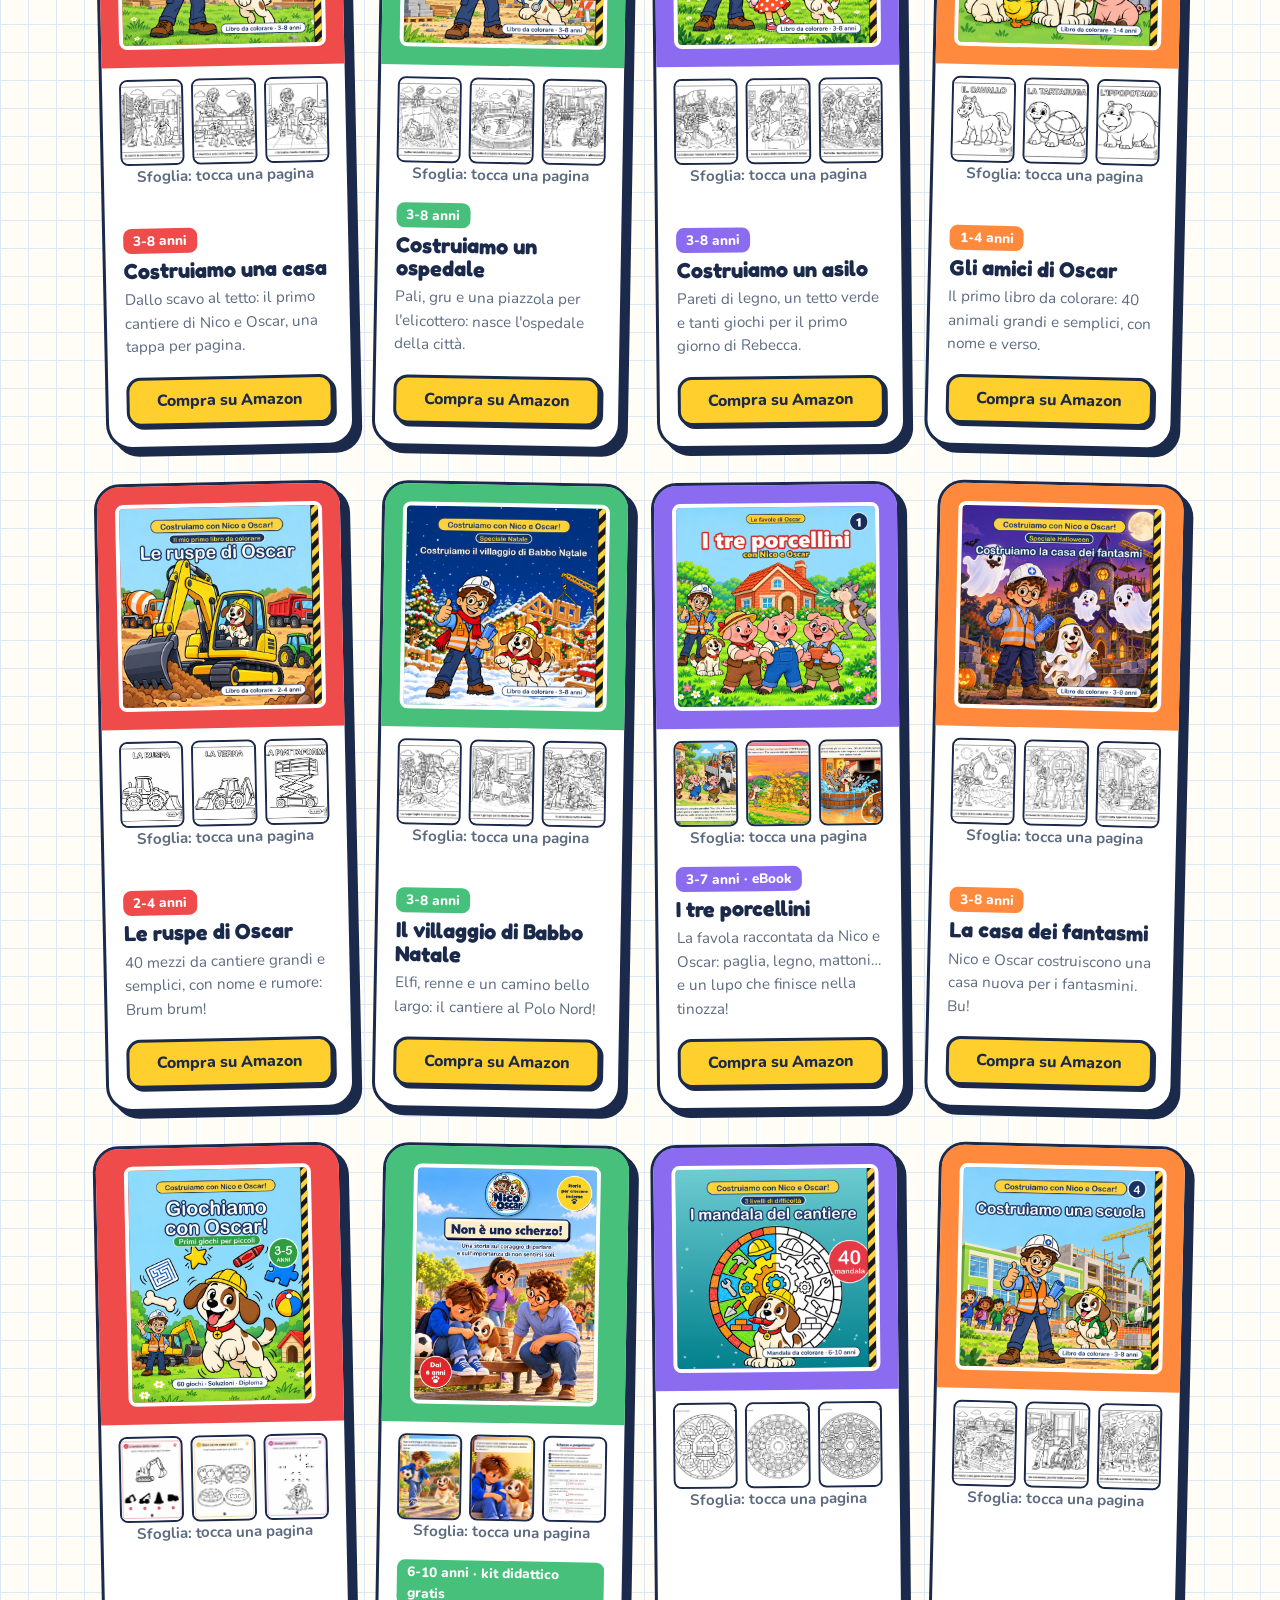
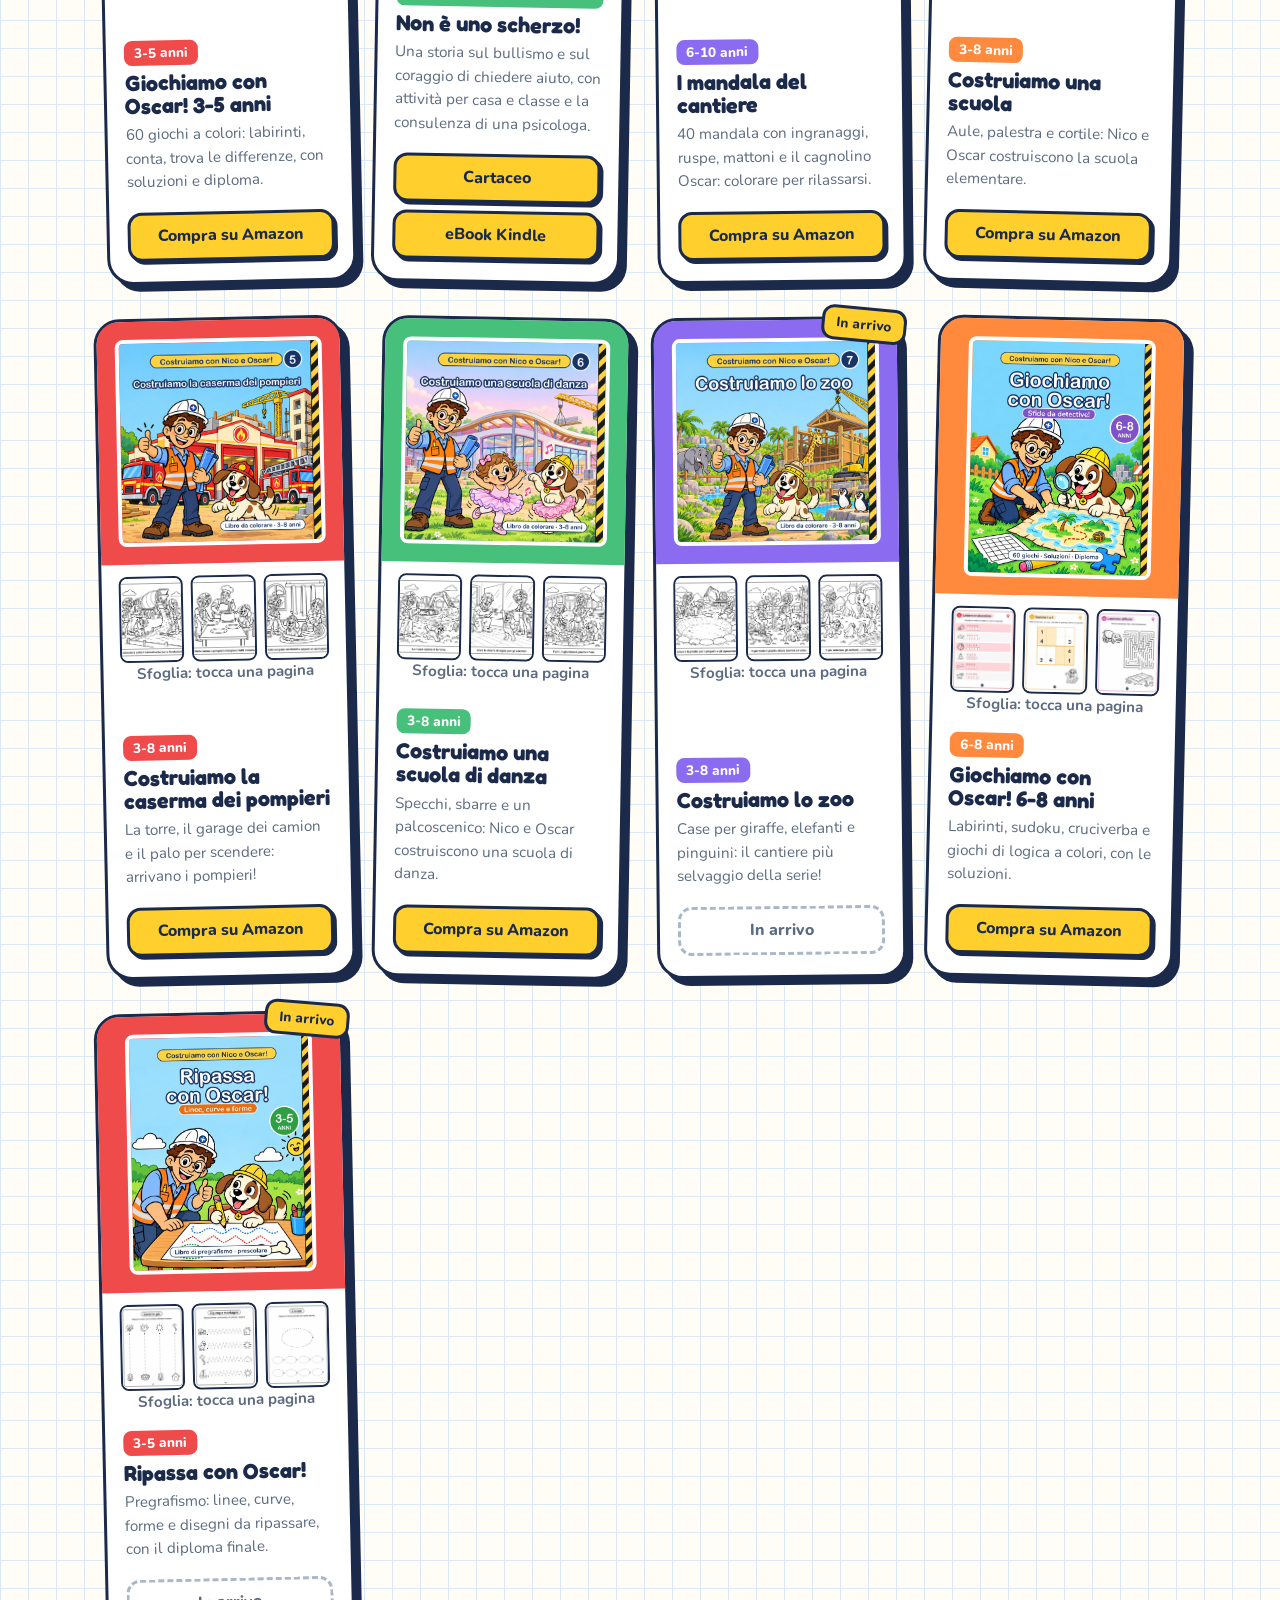
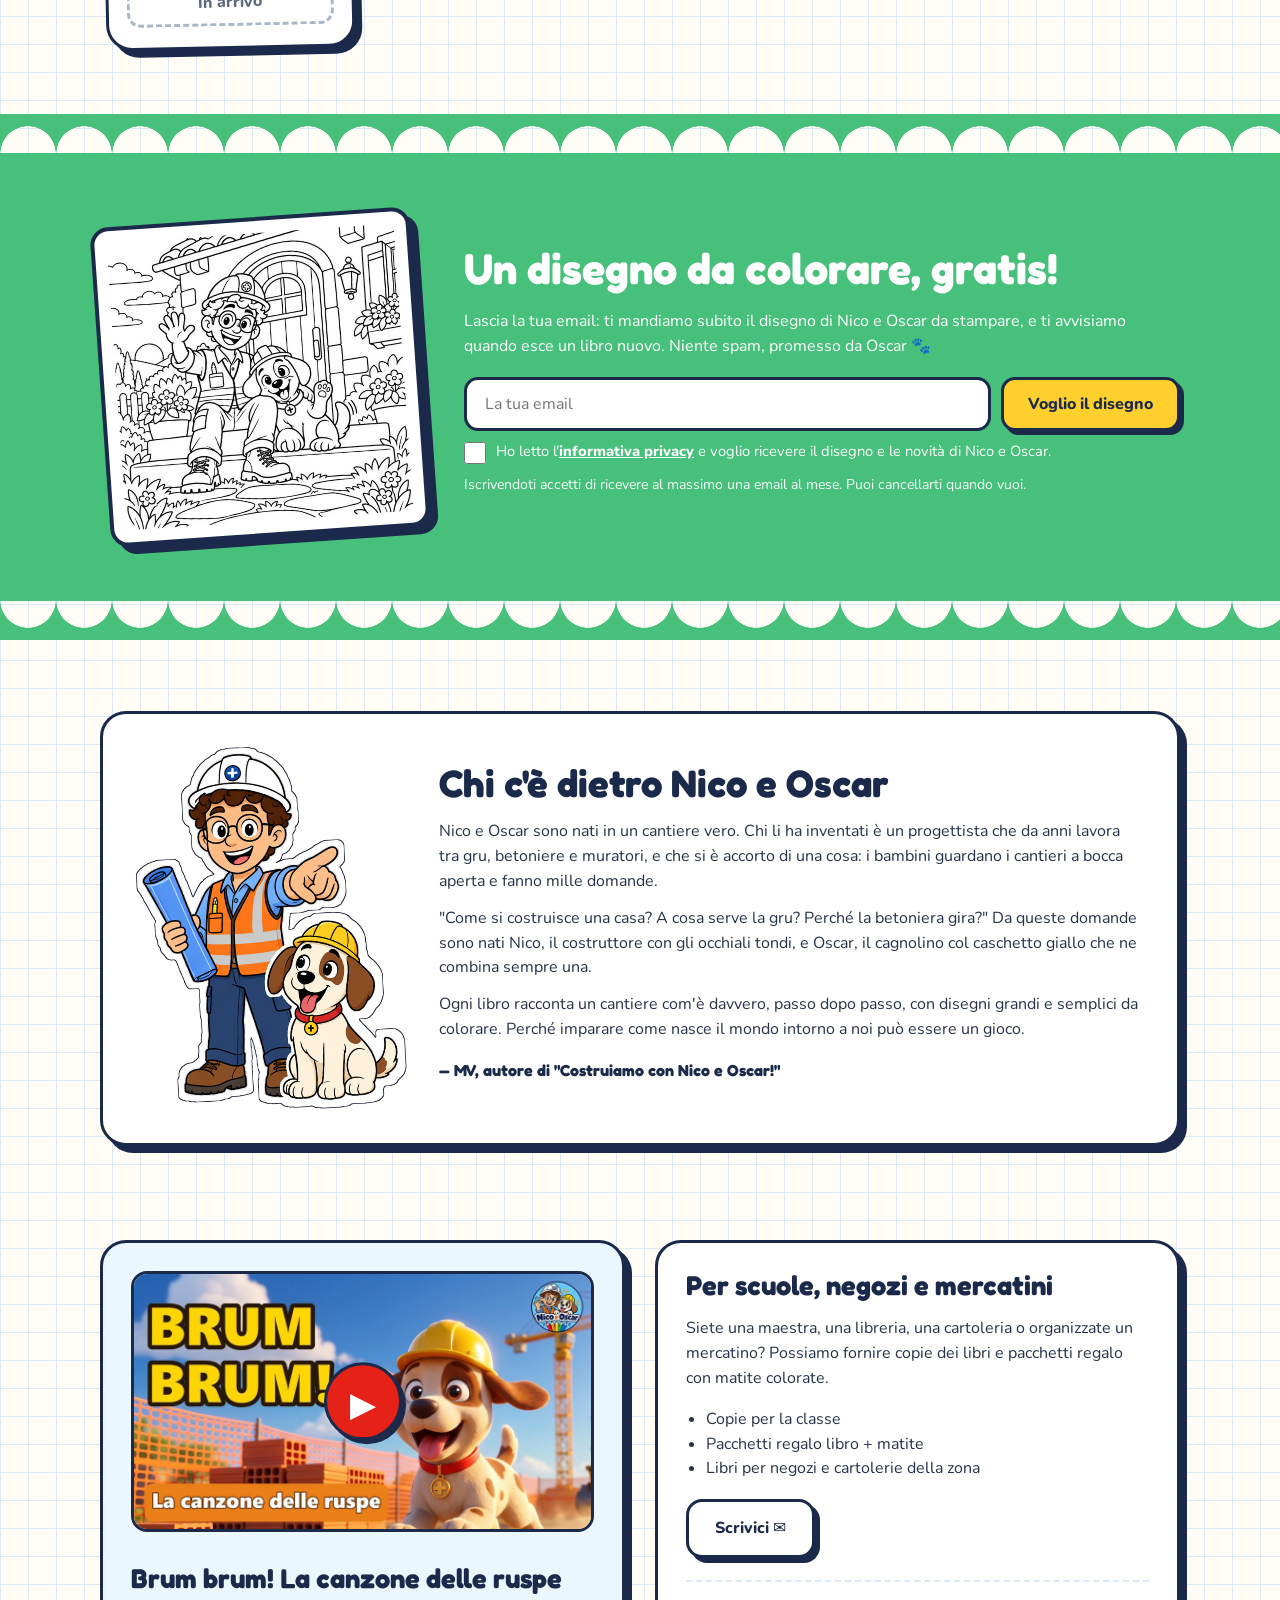
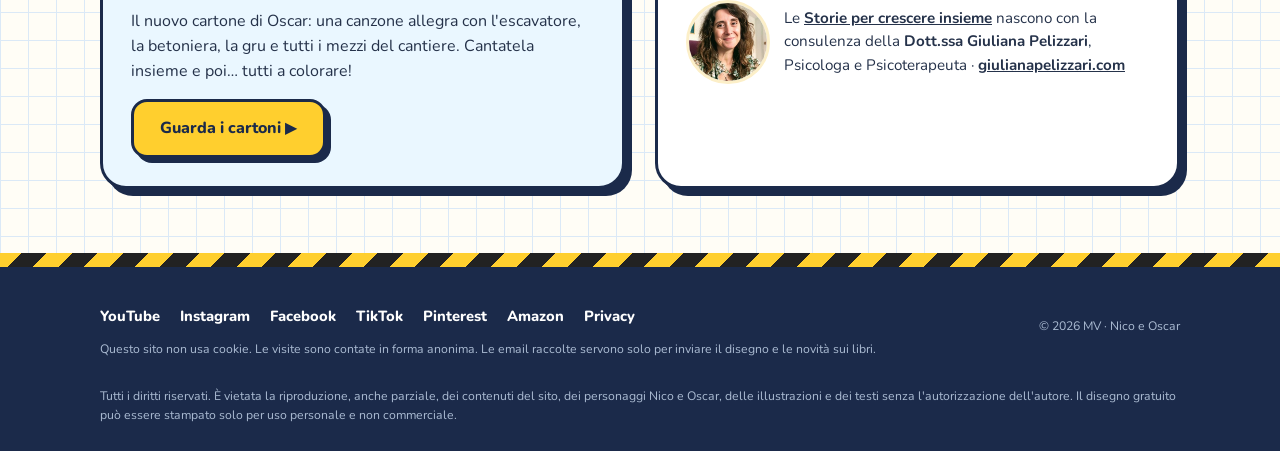
==== commit 3e2e8b84: "Scuola di danza e Giochiamo con Oscar! 6-8 online: link Amazon (B0HSL2QYXQ, B0HSL4JBFY) Co-Authored-" ====
--- a/index.html
+++ b/index.html
@@ -385,18 +385,18 @@
    tit:{it:"Costruiamo la caserma dei pompieri", en:"Let's Build a Fire Station", de:"Wir bauen eine Feuerwache"},
    eta:{it:"3-8 anni", en:"Ages 3-8", de:"3-8 Jahre"},
    txt:{it:"La torre, il garage dei camion e il palo per scendere: arrivano i pompieri!", en:"The tower, the fire truck garage and the pole: here come the firefighters!", de:"Turm, Garage für die Löschfahrzeuge und die Rutschstange: Die Feuerwehr kommt!"}, link:{it:"https://www.amazon.it/dp/B0HRS685K1"}},
-  {id:"danza", img:"img/danza.jpg", cat:"colora", stato:"presto",
+  {id:"danza", img:"img/danza.jpg", cat:"colora", stato:"online",
    tit:{it:"Costruiamo una scuola di danza", en:"Let's Build a Dance School", de:"Wir bauen eine Tanzschule"},
    eta:{it:"3-8 anni", en:"Ages 3-8", de:"3-8 Jahre"},
-   txt:{it:"Specchi, sbarre e un palcoscenico: Nico e Oscar costruiscono una scuola di danza.", en:"Mirrors, barres and a stage: Nico and Oscar build a dance school.", de:"Spiegel, Ballettstangen und eine Bühne: Nico und Oscar bauen eine Tanzschule."}, link:{}},
+   txt:{it:"Specchi, sbarre e un palcoscenico: Nico e Oscar costruiscono una scuola di danza.", en:"Mirrors, barres and a stage: Nico and Oscar build a dance school.", de:"Spiegel, Ballettstangen und eine Bühne: Nico und Oscar bauen eine Tanzschule."}, link:{it:"https://www.amazon.it/dp/B0HSL2QYXQ"}},
   {id:"zoo", img:"img/zoo.jpg", cat:"colora", stato:"presto",
    tit:{it:"Costruiamo lo zoo", en:"Let's Build a Zoo", de:"Wir bauen einen Zoo"},
    eta:{it:"3-8 anni", en:"Ages 3-8", de:"3-8 Jahre"},
    txt:{it:"Case per giraffe, elefanti e pinguini: il cantiere più selvaggio della serie!", en:"Homes for giraffes, elephants and penguins: the wildest building site yet!", de:"Häuser für Giraffen, Elefanten und Pinguine: die wildeste Baustelle der Reihe!"}, link:{}},
-  {id:"giochi68", img:"img/giochi68.jpg", cat:"giochi", stato:"presto",
+  {id:"giochi68", img:"img/giochi68.jpg", cat:"giochi", stato:"online",
    tit:{it:"Giochiamo con Oscar! 6-8 anni", en:"Let's Play with Oscar! Ages 6-8", de:"Spielen mit Oscar! 6-8 Jahre"},
    eta:{it:"6-8 anni", en:"Ages 6-8", de:"6-8 Jahre"},
-   txt:{it:"Labirinti, sudoku, cruciverba e giochi di logica a colori, con le soluzioni.", en:"Mazes, sudoku, crosswords and logic games in color, with answers.", de:"Labyrinthe, Sudoku, Kreuzworträtsel und Logikspiele in Farbe, mit Lösungen."}, link:{}},
+   txt:{it:"Labirinti, sudoku, cruciverba e giochi di logica a colori, con le soluzioni.", en:"Mazes, sudoku, crosswords and logic games in color, with answers.", de:"Labyrinthe, Sudoku, Kreuzworträtsel und Logikspiele in Farbe, mit Lösungen."}, link:{it:"https://www.amazon.it/dp/B0HSL4JBFY"}},
   {id:"ripassa", img:"img/ripassa.jpg", cat:"impara", stato:"presto",
    tit:{it:"Ripassa con Oscar!", en:"Trace with Oscar!", de:"Nachspuren mit Oscar!"},
    eta:{it:"3-5 anni", en:"Ages 3-5", de:"3-5 Jahre"},
